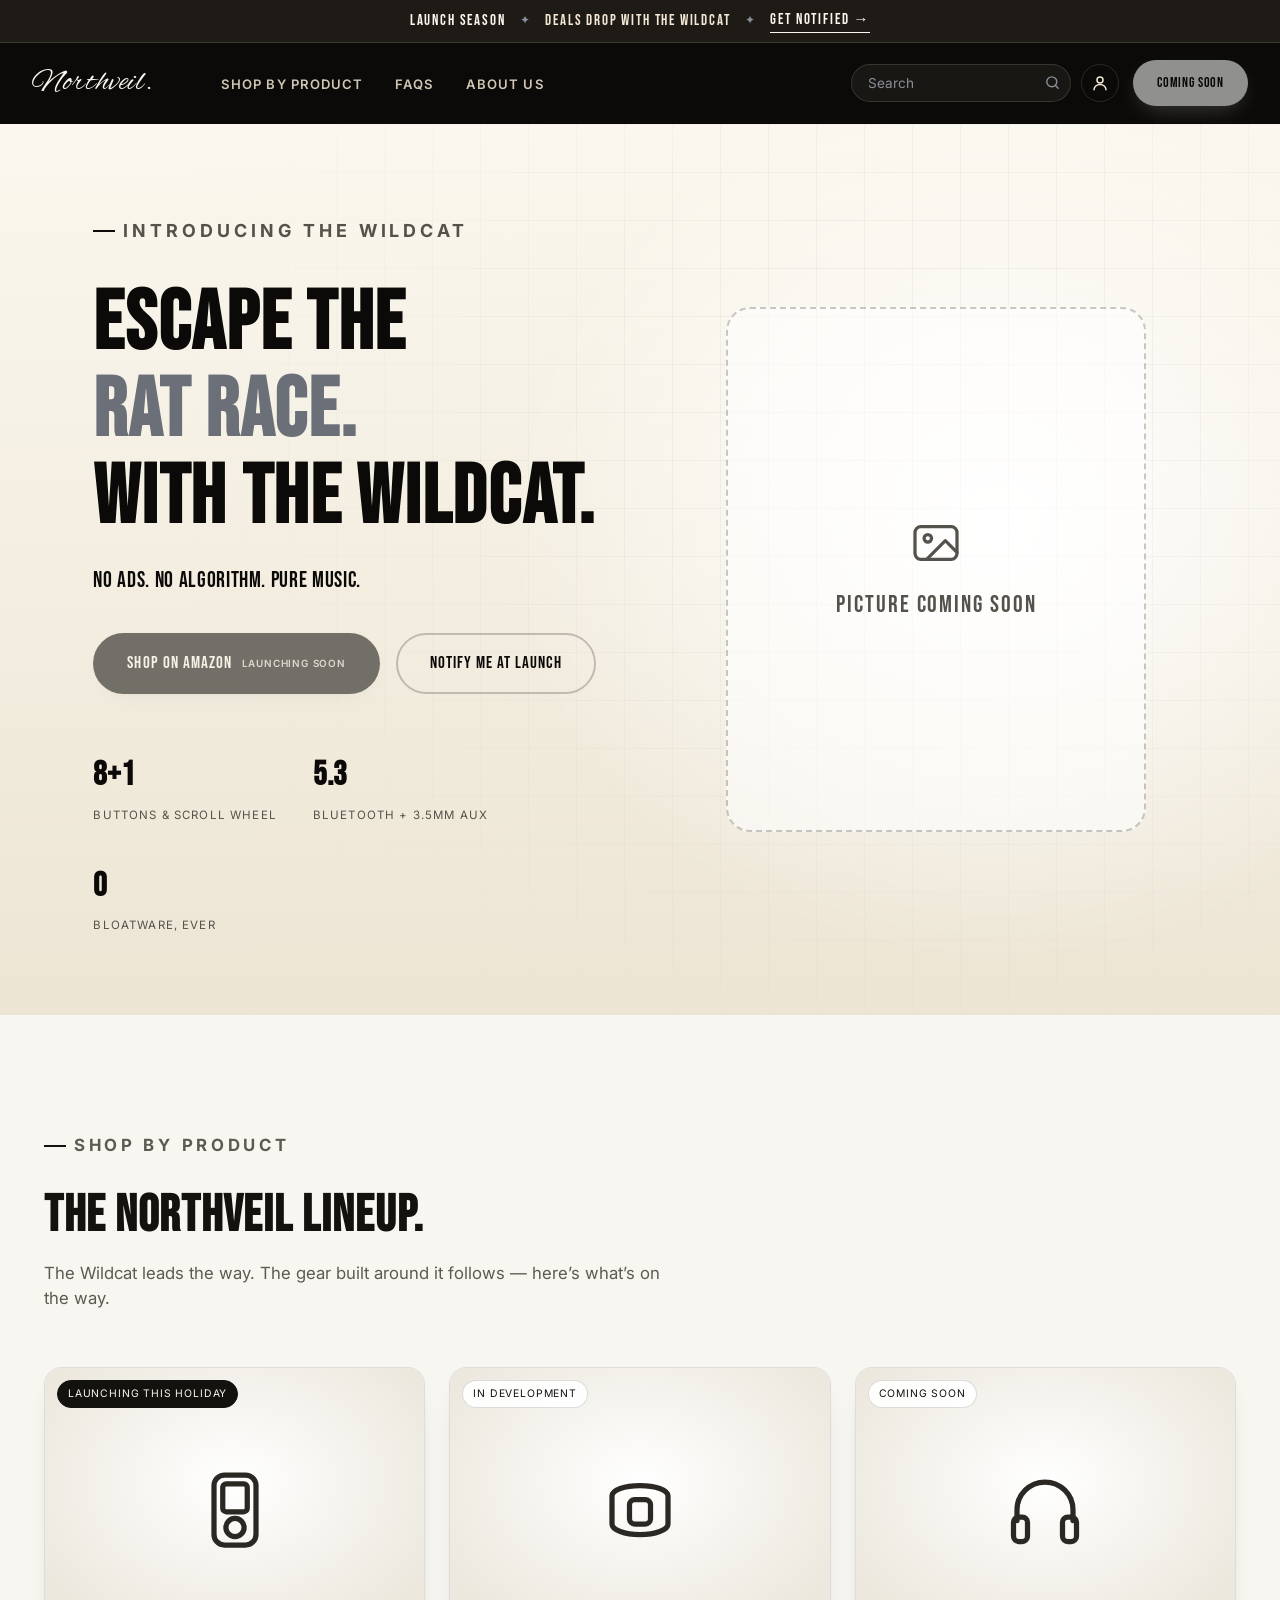
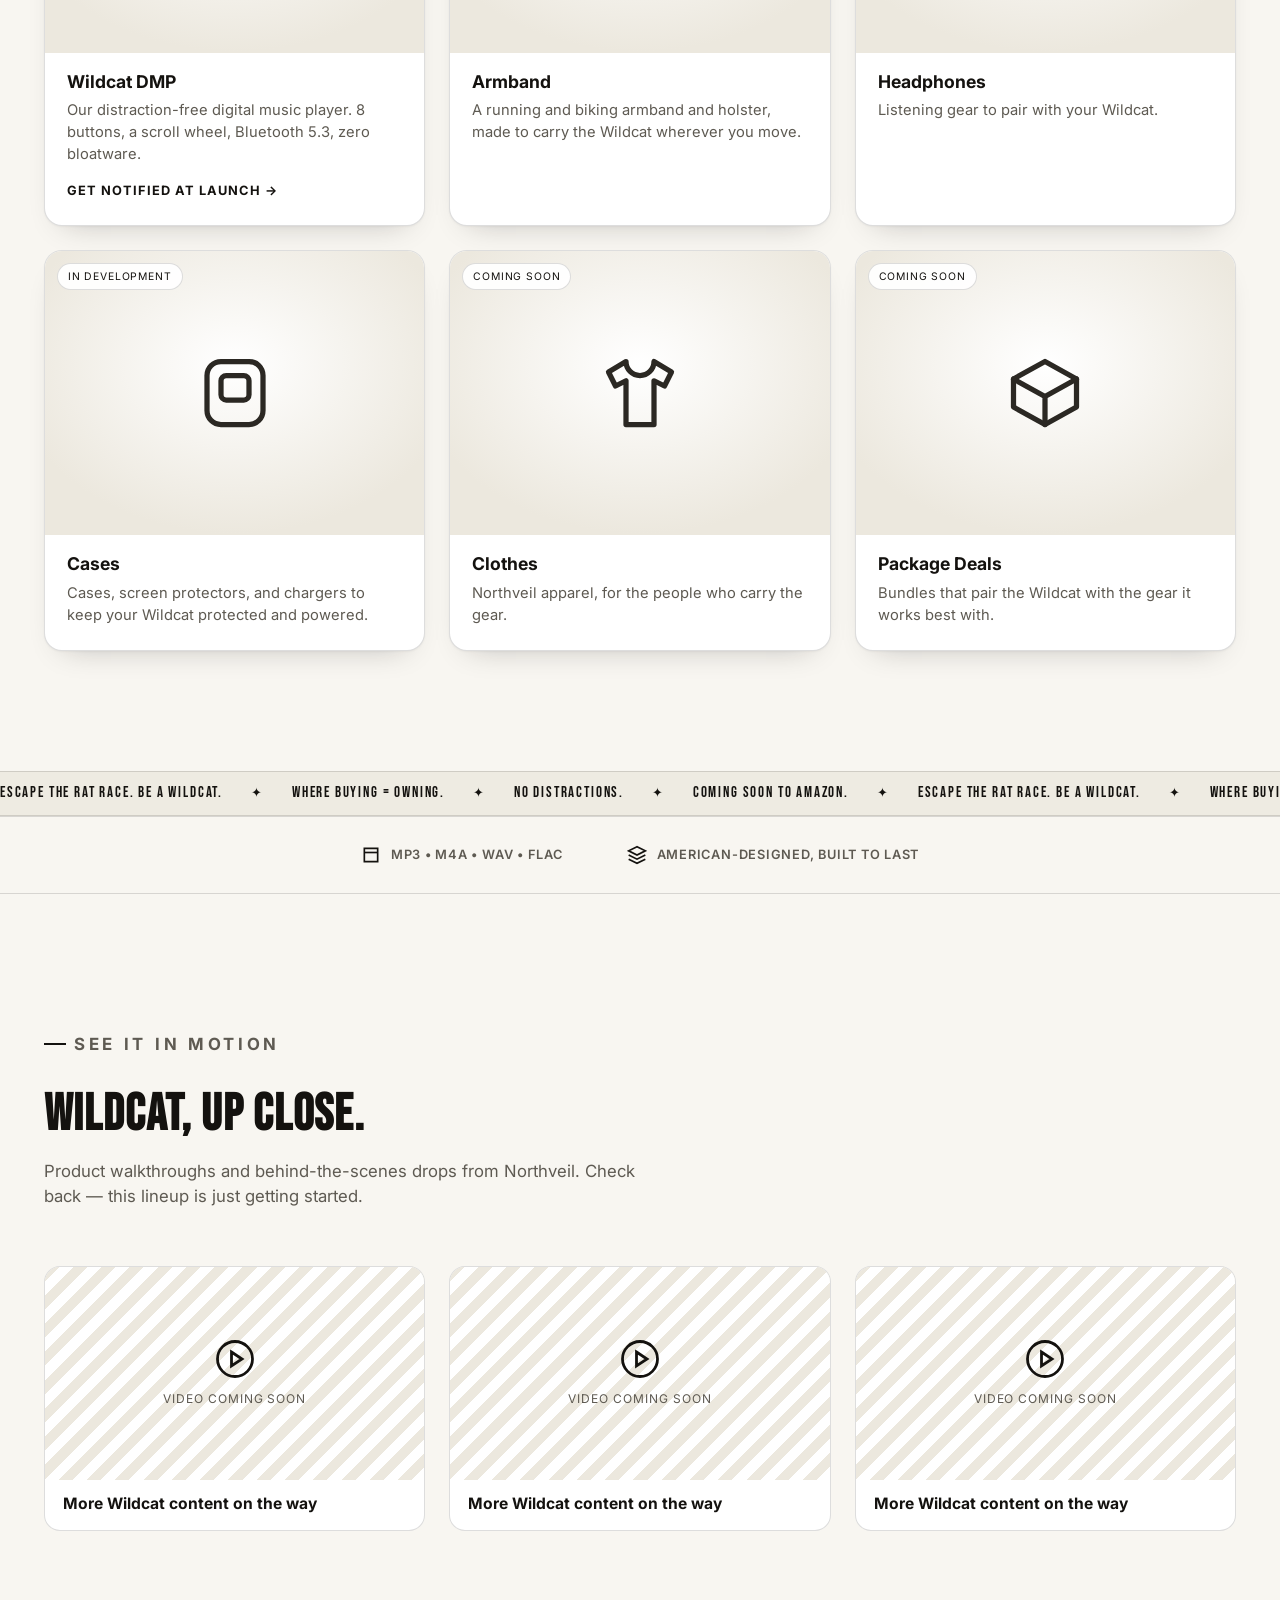
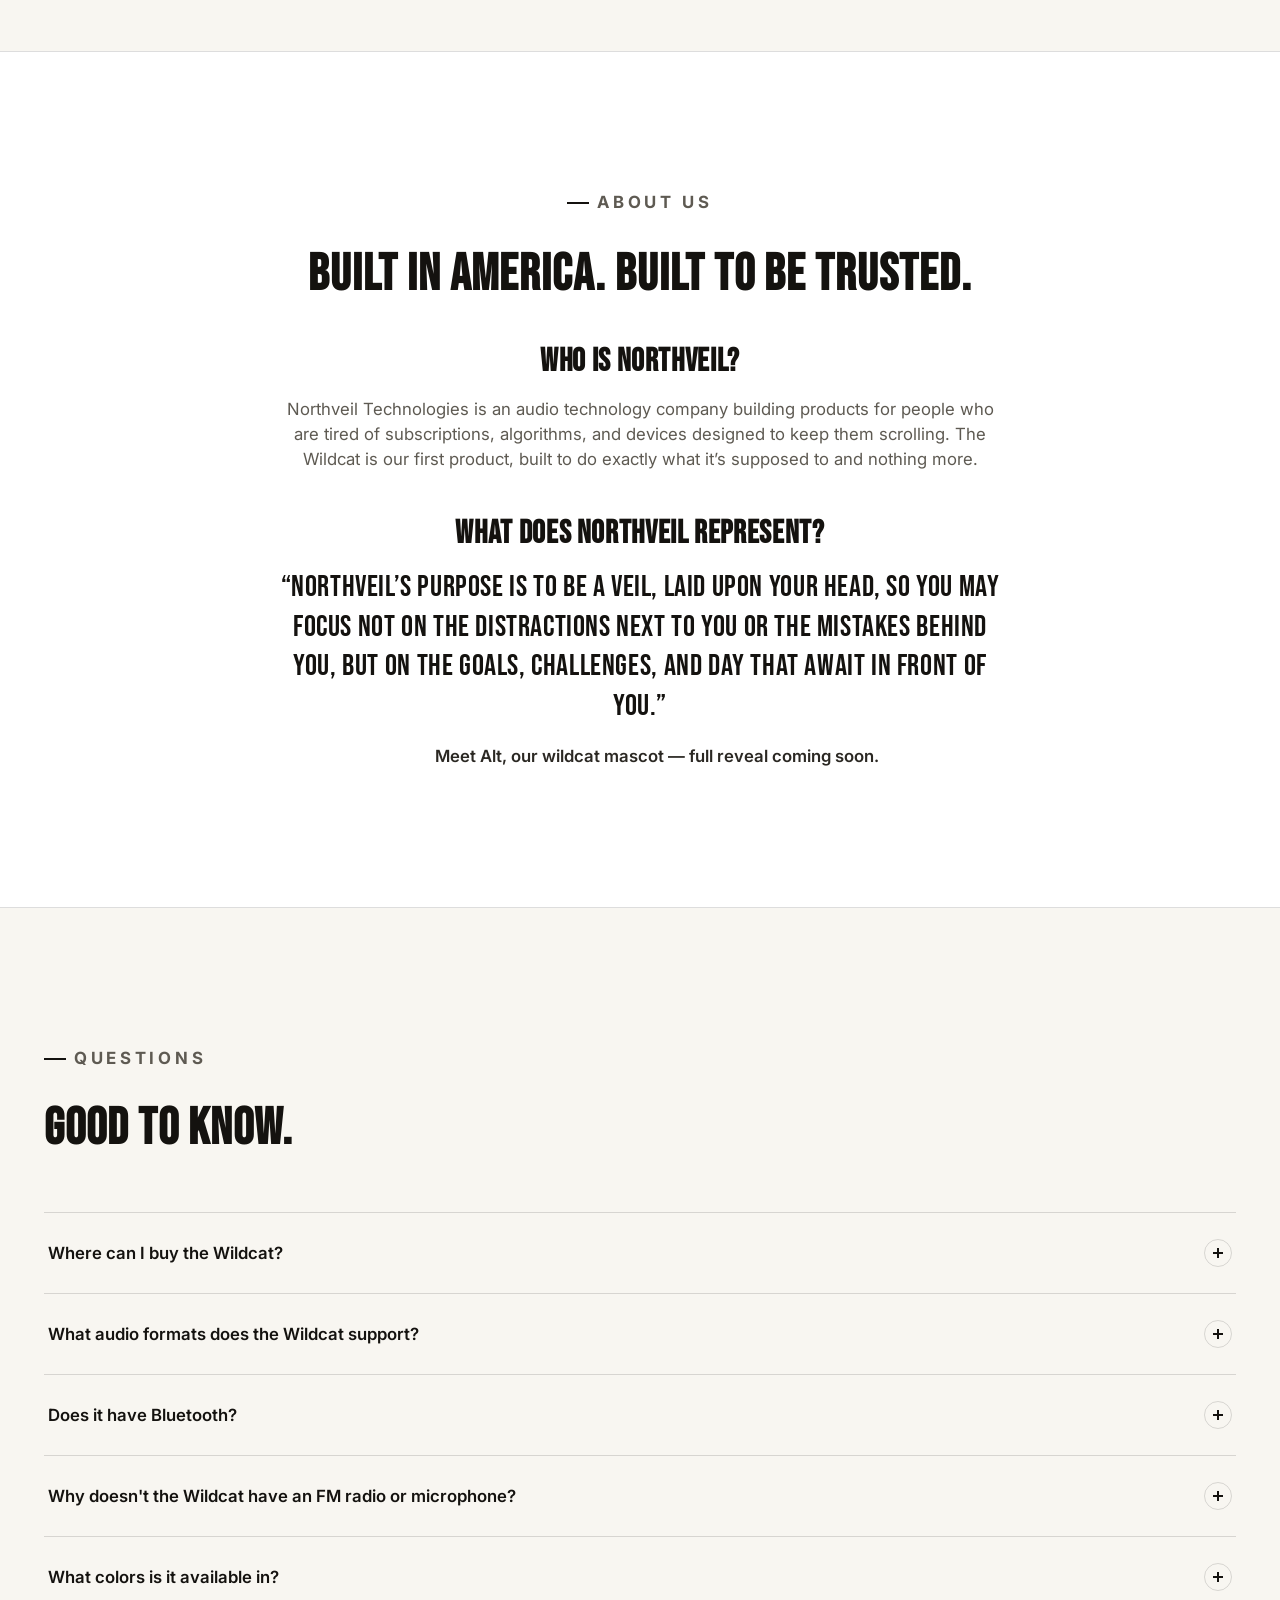
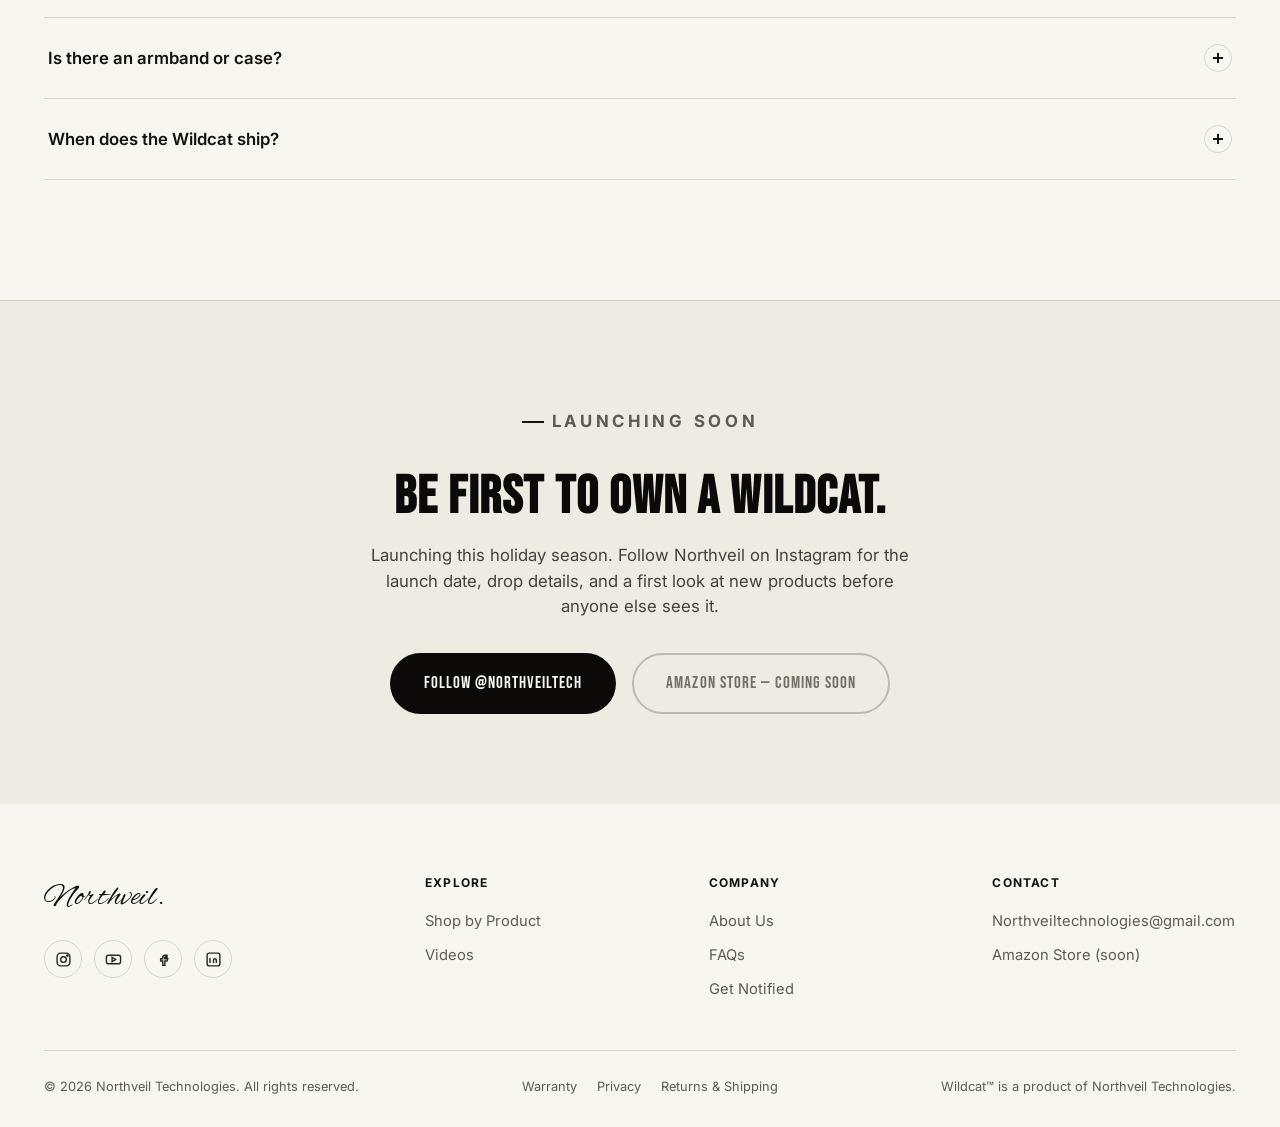
==== index.html @ 9d3c8869 "Pearl white theme, hero placeholder, left-aligned header, remove four sections - Everything below th" ====
<!DOCTYPE html>
<html lang="en">
<head>
<meta charset="UTF-8">
<meta name="viewport" content="width=device-width, initial-scale=1.0">
<title>Northveil Technologies — Wildcat Digital Music Player</title>
<meta name="description" content="Wildcat by Northveil Technologies. An American-designed, distraction-free digital music player. 8 buttons, a scroll wheel, Bluetooth 5.3, and zero bloatware. Coming soon to Amazon.">

<meta property="og:title" content="Wildcat by Northveil Technologies">
<meta property="og:description" content="An American-designed digital music player built to help you escape the rat race. No bloatware. No subscriptions. Just music.">
<meta property="og:type" content="website">
<meta property="og:image" content="assets/images/og-wildcat.jpg">

<link rel="icon" href="data:,">
<link rel="preconnect" href="https://fonts.googleapis.com">
<link rel="preconnect" href="https://fonts.gstatic.com" crossorigin>
<link href="https://fonts.googleapis.com/css2?family=Bebas+Neue&family=Alex+Brush&family=Inter:wght@400;500;600;700;800&display=swap" rel="stylesheet">
<link rel="stylesheet" href="css/style.css">
</head>
<body>

<!-- DEALS BANNER — edit the text/link here whenever there's a promotion to announce -->
<div class="deal-bar" id="dealBar" role="region" aria-label="Current deals">
  <p>
    <strong>Launch season</strong>
    <span class="deal-bar__sep" aria-hidden="true">&#10022;</span>
    <span>Deals drop with the Wildcat</span>
    <span class="deal-bar__sep deal-bar__sep--end" aria-hidden="true">&#10022;</span>
    <a href="#notify">Get notified &rarr;</a>
  </p>
</div>

<header class="site-header" id="siteHeader">
  <div class="wrap">
    <a href="#top" class="logo">Northveil<span>.</span></a>

    <nav aria-label="Primary">
      <ul class="nav-links" id="navLinks">
        <li><a href="#lineup">Shop by Product</a></li>
        <li><a href="#faq">FAQs</a></li>
        <li><a href="#about">About Us</a></li>
      </ul>
    </nav>

    <div class="header-right">
      <div class="header-tools">
        <form class="search" id="siteSearch" role="search" autocomplete="off">
          <label class="sr-only" for="searchInput">Search Northveil</label>
          <input type="search" id="searchInput" placeholder="Search" aria-controls="searchResults">
          <button type="submit" class="search__go" aria-label="Search">
            <svg viewBox="0 0 24 24" fill="none" stroke="currentColor" stroke-width="2" stroke-linecap="round"><circle cx="11" cy="11" r="7"/><path d="m20 20-3.5-3.5"/></svg>
          </button>
          <div class="search-results" id="searchResults" hidden></div>
        </form>

        <button type="button" class="icon-btn search-toggle" id="searchToggle" aria-label="Open search" aria-expanded="false">
          <svg viewBox="0 0 24 24" fill="none" stroke="currentColor" stroke-width="2" stroke-linecap="round"><circle cx="11" cy="11" r="7"/><path d="m20 20-3.5-3.5"/></svg>
        </button>

        <div class="account">
          <button type="button" class="icon-btn" id="accountBtn" aria-label="Account" aria-haspopup="true" aria-expanded="false" aria-controls="accountMenu">
            <svg viewBox="0 0 24 24" fill="none" stroke="currentColor" stroke-width="2" stroke-linecap="round"><circle cx="12" cy="8" r="4"/><path d="M4 21c0-4 3.6-7 8-7s8 3 8 7"/></svg>
          </button>
          <div class="account-menu" id="accountMenu" hidden>
            <p class="account-menu__title">Orders &amp; support</p>
            <p class="account-menu__note">This site has no accounts &mdash; orders are placed and tracked on Amazon.</p>
            <a href="https://www.amazon.com/gp/css/order-history" target="_blank" rel="noopener">Your Amazon orders</a>
            <a href="#warranty-policy" data-policy-link="warranty">Warranty claims</a>
            <a href="#notify">Get notified at launch</a>
          </div>
        </div>
      </div>

      <div class="header-cta">
        <a href="#" class="btn btn-primary is-disabled" id="amazonBtnHeader" aria-disabled="true">Coming Soon</a>
      </div>

      <button class="nav-toggle" id="navToggle" aria-label="Toggle menu">&#9776;</button>
    </div>
  </div>
</header>

<main id="top">

  <!-- HERO — full-width banner. Light by default, with a "Picture coming soon" placeholder
       (.hero-placeholder) until real imagery exists.
       For a lifestyle photo instead, add class "hero--photo" and set
       style="--hero-image:url(assets/images/hero.jpg)" on this element (see README). -->
  <section class="hero">
    <div class="wrap">
      <div class="hero-copy reveal">
        <p class="eyebrow">Introducing the Wildcat</p>
        <h1>Escape the<br><em>rat race.</em><br>With the Wildcat.</h1>
        <p class="hero-tagline">No ads. No algorithm. Pure music.</p>
        <div class="hero-actions">
          <a href="#" class="btn btn-primary is-disabled" id="amazonBtnHero" aria-disabled="true">
            Shop on Amazon
            <small>Launching soon</small>
          </a>
          <a href="#notify" class="btn btn-ghost">Notify Me at Launch</a>
        </div>
        <div class="hero-stats">
          <div>
            <strong>8+1</strong>
            <span>Buttons &amp; scroll wheel</span>
          </div>
          <div>
            <strong>5.3</strong>
            <span>Bluetooth + 3.5mm aux</span>
          </div>
          <div>
            <strong>0</strong>
            <span>Bloatware, ever</span>
          </div>
        </div>
      </div>

      <div class="hero-media reveal">
        <div class="hero-placeholder" role="img" aria-label="Product picture coming soon">
          <svg viewBox="0 0 24 24" fill="none" stroke="currentColor" stroke-width="1.4" stroke-linecap="round" stroke-linejoin="round" aria-hidden="true"><rect x="3" y="5" width="18" height="14" rx="2.5"/><circle cx="8.5" cy="10" r="1.6"/><path d="m21 16-5-5-8 8"/></svg>
          <span>Picture coming soon</span>
        </div>
      </div>
    </div>
  </section>

  <!-- SHOP BY PRODUCT — lineup starts right below the hero banner -->
  <section id="lineup" class="lineup pearl">
    <div class="wrap">
      <div class="section-head reveal">
        <p class="eyebrow">Shop by product</p>
        <h2>The Northveil lineup.</h2>
        <p>The Wildcat leads the way. The gear built around it follows &mdash; here&rsquo;s what&rsquo;s on the way.</p>
      </div>

      <div class="lineup-grid reveal">
        <article class="product-card product-card--featured" data-terms="dmp digital music player mp3 wildcat bluetooth">
          <div class="product-card__media">
            <span class="pill">Launching this holiday</span>
            <svg viewBox="0 0 24 24" fill="none" stroke="currentColor" stroke-width="1.5" stroke-linecap="round" stroke-linejoin="round" aria-hidden="true"><rect x="6" y="2" width="12" height="20" rx="3"/><rect x="8.5" y="4.5" width="7" height="8" rx="1"/><circle cx="12" cy="17" r="2.6"/></svg>
          </div>
          <div class="product-card__body">
            <h3>Wildcat DMP</h3>
            <p>Our distraction-free digital music player. 8 buttons, a scroll wheel, Bluetooth 5.3, zero bloatware.</p>
            <a href="#notify" class="product-card__link">Get notified at launch &rarr;</a>
          </div>
        </article>

        <article class="product-card" data-terms="arm band holster running biking run bike gym">
          <div class="product-card__media">
            <span class="pill">In development</span>
            <svg viewBox="0 0 24 24" fill="none" stroke="currentColor" stroke-width="1.5" stroke-linecap="round" stroke-linejoin="round" aria-hidden="true"><path d="M4 8c0-1.7 3.6-3 8-3s8 1.3 8 3v8c0 1.7-3.6 3-8 3s-8-1.3-8-3Z"/><rect x="9" y="9" width="6" height="7" rx="1.5"/></svg>
          </div>
          <div class="product-card__body">
            <h3>Armband</h3>
            <p>A running and biking armband and holster, made to carry the Wildcat wherever you move.</p>
          </div>
        </article>

        <article class="product-card" data-terms="earbuds headset audio listening">
          <div class="product-card__media">
            <span class="pill">Coming soon</span>
            <svg viewBox="0 0 24 24" fill="none" stroke="currentColor" stroke-width="1.5" stroke-linecap="round" stroke-linejoin="round" aria-hidden="true"><path d="M4 15v-3a8 8 0 0 1 16 0v3"/><rect x="3" y="14" width="4" height="7" rx="1.5"/><rect x="17" y="14" width="4" height="7" rx="1.5"/></svg>
          </div>
          <div class="product-card__body">
            <h3>Headphones</h3>
            <p>Listening gear to pair with your Wildcat.</p>
          </div>
        </article>

        <article class="product-card" data-terms="case screen protector charger protection accessories">
          <div class="product-card__media">
            <span class="pill">In development</span>
            <svg viewBox="0 0 24 24" fill="none" stroke="currentColor" stroke-width="1.5" stroke-linecap="round" stroke-linejoin="round" aria-hidden="true"><rect x="4" y="3" width="16" height="18" rx="4"/><rect x="8" y="7" width="8" height="7" rx="1.5"/></svg>
          </div>
          <div class="product-card__body">
            <h3>Cases</h3>
            <p>Cases, screen protectors, and chargers to keep your Wildcat protected and powered.</p>
          </div>
        </article>

        <article class="product-card" data-terms="apparel shirt tee hoodie hat merch">
          <div class="product-card__media">
            <span class="pill">Coming soon</span>
            <svg viewBox="0 0 24 24" fill="none" stroke="currentColor" stroke-width="1.5" stroke-linecap="round" stroke-linejoin="round" aria-hidden="true"><path d="M8 3 3 6l2 4 3-1.5V21h8V8.5L19 10l2-4-5-3a4 4 0 0 1-8 0Z"/></svg>
          </div>
          <div class="product-card__body">
            <h3>Clothes</h3>
            <p>Northveil apparel, for the people who carry the gear.</p>
          </div>
        </article>

        <article class="product-card" data-terms="bundle bundles package deals set kit save">
          <div class="product-card__media">
            <span class="pill">Coming soon</span>
            <svg viewBox="0 0 24 24" fill="none" stroke="currentColor" stroke-width="1.5" stroke-linecap="round" stroke-linejoin="round" aria-hidden="true"><path d="M21 8 12 3 3 8v8l9 5 9-5Z"/><path d="m3 8 9 5 9-5M12 13v8"/></svg>
          </div>
          <div class="product-card__body">
            <h3>Package Deals</h3>
            <p>Bundles that pair the Wildcat with the gear it works best with.</p>
          </div>
        </article>
      </div>
    </div>
  </section>

  <!-- BRAND MARQUEE -->
  <div class="marquee pearl">
    <div class="marquee__track" id="marqueeTrack">
      <span>Escape the rat race. Be a Wildcat.</span>
      <span>Where buying = owning.</span>
      <span>No distractions.</span>
      <span>Coming soon to Amazon.</span>
      <span>Escape the rat race. Be a Wildcat.</span>
      <span>Where buying = owning.</span>
      <span>No distractions.</span>
      <span>Coming soon to Amazon.</span>
    </div>
  </div>

  <!-- TRUST BAR -->
  <section class="trust-bar pearl" style="padding-top:28px; padding-bottom:28px;">
    <div class="wrap">
      <div class="trust-item">
        <svg viewBox="0 0 24 24" fill="none" stroke="currentColor" stroke-width="2"><path d="M4 4h16v16H4z"/><path d="M4 9h16"/></svg>
        MP3 &#8226; M4A &#8226; WAV &#8226; FLAC
      </div>
      <div class="trust-item">
        <svg viewBox="0 0 24 24" fill="none" stroke="currentColor" stroke-width="2"><path d="M12 2 2 7l10 5 10-5-10-5Z"/><path d="M2 17l10 5 10-5"/><path d="M2 12l10 5 10-5"/></svg>
        American-designed, built to last
      </div>
    </div>
  </section>

  <!-- VIDEOS -->
  <section id="videos" class="pearl">
    <div class="wrap">
      <div class="section-head reveal">
        <p class="eyebrow">See it in motion</p>
        <h2>Wildcat, up close.</h2>
        <p>Product walkthroughs and behind-the-scenes drops from Northveil. Check back &mdash; this lineup is just getting started.</p>
      </div>

      <div class="video-grid reveal" id="videoGrid">
        <!-- populated by js/videos.js -->
      </div>
    </div>
  </section>

  <!-- ABOUT -->
  <section id="about" class="about pearl">
    <div class="wrap">
      <div class="about-inner reveal">
        <p class="eyebrow" style="justify-content:center;">About us</p>
        <h2>Built in America. Built to be trusted.</h2>

        <div class="about-block">
          <h3>Who is Northveil?</h3>
          <!-- DRAFT: Chase's slide stopped at "Northveil Technologies is an Audio . . . ." — confirm the wording. -->
          <p>Northveil Technologies is an audio technology company building products for people who are tired of subscriptions, algorithms, and devices designed to keep them scrolling. The Wildcat is our first product, built to do exactly what it&rsquo;s supposed to and nothing more.</p>
        </div>

        <div class="about-block">
          <h3>What does Northveil represent?</h3>
          <blockquote class="about-quote">&ldquo;Northveil&rsquo;s purpose is to be a veil, laid upon your head, so you may focus not on the distractions next to you or the mistakes behind you, but on the goals, challenges, and day that await in front of you.&rdquo;</blockquote>
        </div>

        <p style="display:flex; align-items:center; justify-content:center; gap:12px; color:var(--cream); font-weight:600;">
          <svg width="22" height="22" viewBox="0 0 24 24" fill="none" stroke="#ffffff" stroke-width="2" style="flex-shrink:0;"><path d="M12 21C7 17 3 13.5 3 9.5 3 6.5 5.5 4 8.5 4c1.7 0 3.2.8 4.2 2.1C13.7 4.8 15.2 4 16.9 4 19.9 4 22 6.5 22 9.5 22 13.5 18 17 13 21Z"/></svg>
          Meet Alt, our wildcat mascot &mdash; full reveal coming soon.
        </p>
      </div>
    </div>
  </section>

  <!-- FAQ -->
  <section id="faq" class="pearl">
    <div class="wrap">
      <div class="section-head reveal">
        <p class="eyebrow">Questions</p>
        <h2>Good to know.</h2>
      </div>

      <div class="faq-list reveal" id="faqList">
        <div class="faq-item">
          <button class="faq-q">Where can I buy the Wildcat?
            <span class="plus"></span>
          </button>
          <div class="faq-a"><p>The Wildcat will be available through our Amazon store. It isn't live yet &mdash; join the notify list or follow us on social to be first in line when it drops.</p></div>
        </div>
        <div class="faq-item">
          <button class="faq-q">What audio formats does the Wildcat support?
            <span class="plus"></span>
          </button>
          <div class="faq-a"><p>MP3, M4A, WAV, FLAC, and other common formats &mdash; just drag your existing library over.</p></div>
        </div>
        <div class="faq-item">
          <button class="faq-q">Does it have Bluetooth?
            <span class="plus"></span>
          </button>
          <div class="faq-a"><p>Yes &mdash; Bluetooth 5.3+ for wireless headphones and speakers, plus a standard 3.5mm jack if you'd rather plug in.</p></div>
        </div>
        <div class="faq-item">
          <button class="faq-q">Why doesn't the Wildcat have an FM radio or microphone?
            <span class="plus"></span>
          </button>
          <div class="faq-a"><p>We build in what people actually use, and leave out what just takes up space. The Wildcat is built to play your music &mdash; not to be a half-featured version of your phone.</p></div>
        </div>
        <div class="faq-item">
          <button class="faq-q">What colors is it available in?
            <span class="plus"></span>
          </button>
          <div class="faq-a"><p>Steel ships as our core finish, alongside limited-edition Americana, Dark Camo, and White Camo colorways.</p></div>
        </div>
        <div class="faq-item">
          <button class="faq-q">Is there an armband or case?
            <span class="plus"></span>
          </button>
          <div class="faq-a"><p>A running/biking arm band and holster are in development, alongside cases, screen protectors, and chargers. Follow along on social for drops.</p></div>
        </div>
        <div class="faq-item">
          <button class="faq-q">When does the Wildcat ship?
            <span class="plus"></span>
          </button>
          <div class="faq-a"><p>We're targeting this holiday season. Follow @northveiltech or join the notify list and you'll be the first to know the exact date.</p></div>
        </div>
      </div>
    </div>
  </section>

  <!-- NOTIFY CTA -->
  <section id="notify" class="cta-band pearl">
    <div class="wrap">
      <p class="eyebrow" style="color:rgba(11,10,8,0.65);">Launching soon</p>
      <h2>Be first to own a Wildcat.</h2>
      <p>Launching this holiday season. Follow Northveil on Instagram for the launch date, drop details, and a first look at new products before anyone else sees it.</p>
      <div class="hero-actions" style="justify-content:center;">
        <a href="https://instagram.com/northveiltech" target="_blank" rel="noopener" class="btn btn-primary">Follow @northveiltech</a>
        <a href="#" class="btn btn-ghost is-disabled" aria-disabled="true">Amazon store &mdash; coming soon</a>
      </div>
    </div>
  </section>

</main>

<footer class="site-footer pearl">
  <div class="wrap">
    <div class="footer-top">
      <div>
        <a href="#top" class="logo">Northveil<span>.</span></a>
        <div class="social-row">
          <a href="https://instagram.com/northveiltech" target="_blank" rel="noopener" aria-label="Instagram">
            <svg viewBox="0 0 24 24" fill="none" stroke="currentColor" stroke-width="2"><rect x="3" y="3" width="18" height="18" rx="5"/><circle cx="12" cy="12" r="4"/><circle cx="17.5" cy="6.5" r="1"/></svg>
          </a>
          <a href="https://youtube.com/@northveiltech" target="_blank" rel="noopener" aria-label="YouTube">
            <svg viewBox="0 0 24 24" fill="none" stroke="currentColor" stroke-width="2"><rect x="2" y="6" width="20" height="12" rx="3"/><path d="m10 9 5 3-5 3Z"/></svg>
          </a>
          <a href="https://facebook.com/northveiltech" target="_blank" rel="noopener" aria-label="Facebook">
            <svg viewBox="0 0 24 24" fill="none" stroke="currentColor" stroke-width="2"><path d="M14 9h3V6h-3a3 3 0 0 0-3 3v2H8v3h3v6h3v-6h3l1-3h-4V9a1 1 0 0 1 1-1Z"/></svg>
          </a>
          <a href="https://linkedin.com/company/northveiltech" target="_blank" rel="noopener" aria-label="LinkedIn">
            <svg viewBox="0 0 24 24" fill="none" stroke="currentColor" stroke-width="2"><rect x="3" y="3" width="18" height="18" rx="3"/><path d="M7 10v7M7 7v.01M12 17v-4a2 2 0 0 1 4 0v4M12 13v4"/></svg>
          </a>
        </div>
      </div>
      <div class="footer-col">
        <h5>Explore</h5>
        <ul>
          <li><a href="#lineup">Shop by Product</a></li>
          <li><a href="#videos">Videos</a></li>
        </ul>
      </div>
      <div class="footer-col">
        <h5>Company</h5>
        <ul>
          <li><a href="#about">About Us</a></li>
          <li><a href="#faq">FAQs</a></li>
          <li><a href="#notify">Get Notified</a></li>
        </ul>
      </div>
      <div class="footer-col">
        <h5>Contact</h5>
        <ul>
          <li><a href="mailto:Northveiltechnologies@gmail.com">Northveiltechnologies@gmail.com</a></li>
          <!-- Company phone number: uncomment and fill in once there's one to publish.
          <li><a href="tel:+10000000000">(000) 000-0000</a></li> -->
          <li><a href="#" class="is-disabled" aria-disabled="true">Amazon Store (soon)</a></li>
        </ul>
      </div>
    </div>
    <div class="footer-bottom">
      <span>&copy; <span id="year"></span> Northveil Technologies. All rights reserved.</span>
      <nav class="footer-legal" aria-label="Policies">
        <a href="#warranty-policy" data-policy-link="warranty">Warranty</a>
        <a href="#privacy-policy" data-policy-link="privacy">Privacy</a>
        <a href="#returns-policy" data-policy-link="returns">Returns &amp; Shipping</a>
      </nav>
      <span>Wildcat&trade; is a product of Northveil Technologies.</span>
    </div>
  </div>
</footer>

<!-- POLICY OVERLAY — opened by [data-policy-link] or a #<key>-policy deep link -->
<dialog class="policy-dialog" id="policyDialog" aria-labelledby="policyDialogTitle">
  <div class="policy-dialog__head">
    <h2 id="policyDialogTitle">Policy</h2>
    <button type="button" class="policy-dialog__close" aria-label="Close" data-policy-close>&times;</button>
  </div>

  <div class="policy-dialog__body" tabindex="0">

    <!-- WARRANTY -->
    <article data-policy="warranty" data-title="Limited Warranty" hidden>
      <p class="policy-dialog__effective">Northveil Technologies &mdash; Effective Date: October 6, 2026</p>

      <h3>1. One-Year Limited Warranty</h3>
      <p>Northveil Technologies (&ldquo;Northveil,&rdquo; &ldquo;we,&rdquo; &ldquo;us,&rdquo; or &ldquo;our&rdquo;) warrants the Wildcat digital music player, and Northveil-branded accessories included in the box, against defects in materials and workmanship under normal use for one (1) year from the date of original retail purchase.</p>
      <p>This warranty is extended to the original purchaser of a new product bought from Northveil or an authorized retailer, including the Northveil store on Amazon.</p>

      <h3>2. What Is Covered</h3>
      <p>This warranty covers failures caused by a manufacturing defect, including defects in the buttons, scroll wheel, screen, headphone jack, charging port, Bluetooth hardware, internal storage, and battery.</p>

      <h3>3. What Is Not Covered</h3>
      <p>This warranty does not cover:</p>
      <ul>
        <li>normal wear and tear, including scratches, dents, and other cosmetic damage;</li>
        <li>gradual reduction in battery capacity that occurs with normal use over time;</li>
        <li>damage from drops, impact, crushing, liquid, extreme heat or cold, or other accidents;</li>
        <li>damage from misuse, abuse, or use not in accordance with the product&rsquo;s instructions;</li>
        <li>damage caused by chargers, cables, headphones, or other accessories not made by Northveil;</li>
        <li>damage caused by repairs or modifications performed by anyone other than Northveil or a service provider we authorize;</li>
        <li>loss or corruption of music, files, or other data stored on the device;</li>
        <li>products with a removed or altered serial number; or</li>
        <li>products that were lost or stolen.</li>
      </ul>
      <p>Please keep a backup of your music library. Warranty service may require the device to be reset, and we are not responsible for data stored on a device sent in for service.</p>

      <h3>4. How to Make a Claim</h3>
      <p>Email us at <a href="mailto:Northveiltechnologies@gmail.com">Northveiltechnologies@gmail.com</a> before the warranty period ends. Include your name, your order number or other proof of purchase, a description of the problem, and photos or a short video if they help show the issue.</p>
      <p>We will reply with troubleshooting steps or instructions for returning the product. Please do not send a product to us without contacting us first.</p>

      <h3>5. What We Will Do</h3>
      <p>If we confirm a covered defect, we will, at our option, repair the product, replace it with a new or refurbished product of equal or better function, or refund the purchase price. A repaired or replacement product is covered for the remainder of the original warranty period or ninety (90) days, whichever is longer.</p>
      <p>We will cover the cost of return shipping for an approved warranty claim within the United States.</p>

      <h3>6. Limits on Implied Warranties and Damages</h3>
      <p>Any implied warranties, including implied warranties of merchantability and fitness for a particular purpose, are limited in duration to the one-year period of this limited warranty. Some states do not allow limitations on how long an implied warranty lasts, so the above limitation may not apply to you.</p>
      <p>Northveil is not liable for incidental or consequential damages arising from the use of, or inability to use, the product. Some states do not allow the exclusion or limitation of incidental or consequential damages, so the above limitation or exclusion may not apply to you.</p>
      <p>This warranty gives you specific legal rights, and you may also have other rights that vary from state to state.</p>

      <h3>7. Changes to This Warranty</h3>
      <p>We may update this warranty for future purchases. The warranty in effect on the date of your purchase applies to that product.</p>

      <h3>8. Contact Us</h3>
      <p>Northveil Technologies<br>
      <a href="mailto:Northveiltechnologies@gmail.com">Northveiltechnologies@gmail.com</a></p>
    </article>

    <!-- PRIVACY -->
    <article data-policy="privacy" data-title="Privacy Policy" hidden>
      <p class="policy-dialog__effective">Northveil Technologies &mdash; Effective Date: October 6, 2026</p>

      <p>Northveil Technologies (&ldquo;Northveil,&rdquo; &ldquo;we,&rdquo; &ldquo;us,&rdquo; or &ldquo;our&rdquo;) respects your privacy. This Privacy Policy explains what information we collect when you visit this website, contact us, or buy a Northveil product, and how we use it.</p>

      <h3>1. Information We Collect</h3>
      <p><strong>When you browse this website.</strong> This website has no accounts, sign-up forms, or checkout. We do not use our own advertising or analytics cookies on it. Like most websites, our hosting provider automatically records basic technical information when you visit, such as your IP address, browser type, the pages you request, and the date and time of your visit. This information is used to deliver the site and keep it secure.</p>
      <p><strong>When you contact us.</strong> If you email us, we receive your email address, your name if you include it, and anything you choose to write to us.</p>
      <p><strong>When you buy a Wildcat.</strong> Purchases are made through Amazon. Amazon handles payment, and we never receive your payment-card details. Amazon may share limited order information with us, such as your name, shipping address, and the items ordered, so the order can be fulfilled and supported.</p>
      <p><strong>When you use your Wildcat.</strong> The Wildcat does not require an account and does not send your listening history or usage data to us.</p>

      <h3>2. How We Use Information</h3>
      <p>We use the information described above to:</p>
      <ul>
        <li>operate, maintain, and secure this website;</li>
        <li>respond to your questions and requests;</li>
        <li>fulfill orders and provide customer and warranty support;</li>
        <li>send you updates you have asked to receive; and</li>
        <li>comply with legal obligations and protect our rights.</li>
      </ul>

      <h3>3. How We Share Information</h3>
      <p>We do not sell your personal information, and we do not share it for cross-context behavioral advertising.</p>
      <p>We share information only with service providers that help us run our business, such as our website host, email provider, and shipping carriers, and only as needed for them to provide those services. We may also disclose information if required by law, or to protect the rights, safety, or property of Northveil, our customers, or others.</p>

      <h3>4. Third-Party Sites and Embedded Content</h3>
      <p>This website links to, and may embed content from, third-party services such as Amazon, YouTube, Instagram, Facebook, and LinkedIn. When you visit those services or interact with their embedded content, they may collect information about you and set their own cookies under their own privacy policies. We do not control those services.</p>

      <h3>5. Data Retention</h3>
      <p>We keep emails and order information only as long as needed to respond to you, support your product during its warranty period, and meet our legal and accounting obligations.</p>

      <h3>6. Security</h3>
      <p>We use reasonable measures to protect the information we hold. No method of transmitting or storing information is completely secure, so we cannot guarantee absolute security.</p>

      <h3>7. Children&rsquo;s Privacy</h3>
      <p>This website is not directed to children under 13, and we do not knowingly collect personal information from children under 13. If you believe a child has sent us personal information, please contact us and we will delete it.</p>

      <h3>8. Your Choices and Rights</h3>
      <p>You may ask us to tell you what personal information we hold about you, correct it, or delete it. You may also unsubscribe from any update emails at any time. Depending on where you live, you may have additional rights under applicable law. To make a request, email us at the address below. We may need to verify your identity before completing a request.</p>

      <h3>9. Changes to This Policy</h3>
      <p>We may update this Privacy Policy from time to time. When we do, we will change the effective date at the top of this policy.</p>

      <h3>10. Contact Us</h3>
      <p>Northveil Technologies<br>
      <a href="mailto:Northveiltechnologies@gmail.com">Northveiltechnologies@gmail.com</a></p>
    </article>

    <!-- RETURNS & SHIPPING -->
    <article data-policy="returns" data-title="Returns &amp; Shipping" hidden>
      <p class="policy-dialog__effective">Northveil Technologies &mdash; Effective Date: October 6, 2026</p>

      <h3>Orders Placed on Amazon</h3>
      <p>The Wildcat is sold through Amazon. Shipping, delivery, and returns for Amazon orders are handled under Amazon&rsquo;s policies. To start a return or check on a shipment, go to <strong>Your Orders</strong> in your Amazon account.</p>

      <h3>Defective Products</h3>
      <p>If your Wildcat stops working because of a defect after Amazon&rsquo;s return window has closed, it may be covered by our one-year <a href="#warranty-policy" data-policy-link="warranty">Limited Warranty</a>.</p>

      <h3>Questions</h3>
      <p>Email us at <a href="mailto:Northveiltechnologies@gmail.com">Northveiltechnologies@gmail.com</a> and we will help.</p>
    </article>

  </div>

  <div class="policy-dialog__foot">
    <button type="button" class="btn btn-primary" data-policy-close>Close</button>
  </div>
</dialog>

<script src="js/videos.js"></script>
<script src="js/main.js"></script>
</body>
</html>
---- css/style.css ----
/* ==========================================================================
   Northveil Technologies — Wildcat DMP landing page
   ========================================================================== */

:root {
  --black: #0b0a08;
  --near-black: #141210;
  --charcoal: #1e1b17;
  --cream: #f2e8d5;
  --white: #fbf7ee;
  --accent: #ffffff;
  --accent-dark: #cfc9ba;
  --accent-glow: rgba(255, 255, 255, 0.45);
  --steel: #8a8f98;
  --line: rgba(242, 232, 213, 0.14);

  --pearl: #f8f6f1;
  --pearl-deep: #eeebe2;

  --font-display: "Bebas Neue", "Oswald", sans-serif;
  --font-script: "Alex Brush", cursive;
  --font-body: "Inter", -apple-system, BlinkMacSystemFont, "Segoe UI", sans-serif;

  --max-w: 1240px;
}

* { box-sizing: border-box; }

section, #top { scroll-margin-top: 110px; }

html { scroll-behavior: smooth; }

body {
  margin: 0;
  background: var(--black);
  color: var(--cream);
  font-family: var(--font-body);
  line-height: 1.5;
  -webkit-font-smoothing: antialiased;
  overflow-x: hidden;
}

img, svg { max-width: 100%; display: block; }

a { color: inherit; text-decoration: none; }

.wrap {
  max-width: var(--max-w);
  margin: 0 auto;
  padding: 0 24px;
}

h1, h2, h3, h4 {
  font-family: var(--font-display);
  letter-spacing: 0.02em;
  text-transform: uppercase;
  margin: 0;
  line-height: 1.05;
}

.eyebrow {
  display: inline-flex;
  align-items: center;
  gap: 8px;
  font-family: var(--font-body);
  font-weight: 700;
  font-size: 0.75rem;
  letter-spacing: 0.22em;
  text-transform: uppercase;
  color: var(--accent);
}

.eyebrow::before {
  content: "";
  width: 22px;
  height: 2px;
  background: var(--accent);
}

.btn {
  display: inline-flex;
  align-items: center;
  justify-content: center;
  gap: 10px;
  padding: 16px 32px;
  border-radius: 999px;
  font-family: var(--font-display);
  font-size: 1.05rem;
  letter-spacing: 0.06em;
  text-transform: uppercase;
  border: 2px solid transparent;
  cursor: pointer;
  transition: transform 0.2s ease, box-shadow 0.2s ease, background 0.2s ease, color 0.2s ease;
  white-space: nowrap;
}

.btn-primary {
  background: var(--accent);
  color: var(--black);
  box-shadow: 0 8px 24px -8px var(--accent-glow);
}
.btn-primary:hover { transform: translateY(-2px); box-shadow: 0 14px 32px -8px var(--accent-glow); }

.btn-ghost {
  background: transparent;
  border-color: var(--line);
  color: var(--cream);
}
.btn-ghost:hover { border-color: var(--accent); color: var(--accent); }

.btn[disabled], .btn.is-disabled {
  opacity: 0.55;
  cursor: not-allowed;
  pointer-events: none;
}

.btn small {
  display: block;
  font-family: var(--font-body);
  font-size: 0.62rem;
  letter-spacing: 0.08em;
  font-weight: 600;
  opacity: 0.8;
}

/* ---------- marquee ---------- */
.marquee {
  background: var(--accent);
  color: var(--black);
  overflow: hidden;
  white-space: nowrap;
  border-top: 1px solid var(--black);
  border-bottom: 1px solid var(--black);
}
.marquee__track {
  display: inline-flex;
  animation: marquee 26s linear infinite;
}
.marquee__track span {
  display: inline-flex;
  align-items: center;
  font-family: var(--font-display);
  font-size: 0.95rem;
  letter-spacing: 0.12em;
  padding: 10px 0;
}
.marquee__track span::after {
  content: "\2726";
  margin: 0 28px;
  font-size: 0.8rem;
}
@keyframes marquee {
  0% { transform: translateX(0); }
  100% { transform: translateX(-50%); }
}

.sr-only {
  position: absolute;
  width: 1px; height: 1px;
  margin: -1px; padding: 0;
  overflow: hidden;
  clip: rect(0 0 0 0);
  white-space: nowrap;
  border: 0;
}

/* ---------- deals banner ---------- */
.deal-bar {
  background: var(--charcoal);
  border-bottom: 1px solid var(--line);
  padding: 9px 16px;
  text-align: center;
}
.deal-bar p {
  margin: 0;
  display: flex;
  flex-wrap: wrap;
  justify-content: center;
  align-items: center;
  gap: 2px 14px;
  font-family: var(--font-display);
  font-size: 0.95rem;
  letter-spacing: 0.12em;
  text-transform: uppercase;
  color: var(--cream);
}
.deal-bar strong { font-weight: 400; color: var(--white); }
.deal-bar__sep { color: var(--steel); font-size: 0.75rem; }
.deal-bar a { color: var(--white); border-bottom: 1px solid currentColor; }
.deal-bar a:hover { opacity: 0.8; }

/* ---------- header ---------- */
.site-header {
  position: sticky;
  top: 0;
  z-index: 100;
  padding: 16px 0;
  transition: background 0.3s ease, padding 0.3s ease, border-color 0.3s ease;
  border-bottom: 1px solid transparent;
}
.site-header.is-scrolled {
  background: rgba(11, 10, 8, 0.86);
  backdrop-filter: blur(10px);
  padding: 10px 0;
  border-color: var(--line);
}
.site-header .wrap {
  display: flex;
  align-items: center;
  justify-content: space-between;
  gap: 24px;
}

.logo {
  font-family: var(--font-script);
  font-size: 2rem;
  color: var(--white);
  letter-spacing: 0.02em;
}
.logo span { color: var(--accent); }

.nav-links {
  display: flex;
  gap: 32px;
  list-style: none;
  margin: 0;
  padding: 0;
}
.nav-links a {
  font-size: 0.82rem;
  font-weight: 600;
  letter-spacing: 0.08em;
  text-transform: uppercase;
  color: var(--cream);
  opacity: 0.85;
  position: relative;
  padding-bottom: 4px;
}
.nav-links a::after {
  content: "";
  position: absolute;
  left: 0; bottom: 0;
  width: 0%;
  height: 2px;
  background: var(--accent);
  transition: width 0.25s ease;
}
.nav-links a:hover { opacity: 1; }
.nav-links a:hover::after { width: 100%; }

/* Desktop: header spans the full width, with the logo and nav tucked to the left. */
@media (min-width: 721px) {
  .site-header .wrap { max-width: none; padding-left: clamp(20px, 2.5vw, 40px); padding-right: clamp(20px, 2.5vw, 40px); }
  .site-header nav { margin-left: clamp(28px, 3.5vw, 56px); margin-right: auto; }
}
.header-right { display: flex; align-items: center; gap: 14px; }
.header-tools { display: flex; align-items: center; gap: 10px; }
.header-cta { display: flex; align-items: center; gap: 16px; }
.header-cta .btn { padding: 11px 22px; font-size: 0.85rem; }

/* search */
.search { position: relative; display: flex; align-items: center; width: 220px; }
.search input {
  -webkit-appearance: none;
  appearance: none;
  width: 100%;
  height: 38px;
  padding: 0 42px 0 16px;
  border-radius: 999px;
  border: 1px solid var(--line);
  background: rgba(242, 232, 213, 0.06);
  color: var(--cream);
  font: inherit;
  font-size: 0.85rem;
}
.search input::placeholder { color: var(--steel); }
.search input::-webkit-search-cancel-button { display: none; }
.search input:focus { outline: none; border-color: var(--accent); background: rgba(242, 232, 213, 0.1); }
.search__go {
  position: absolute;
  right: 4px; top: 50%;
  transform: translateY(-50%);
  width: 30px; height: 30px;
  display: flex; align-items: center; justify-content: center;
  background: none; border: 0; border-radius: 50%;
  color: var(--steel);
  cursor: pointer;
}
.search__go:hover, .search__go:focus-visible { color: var(--white); }
.search__go svg { width: 17px; height: 17px; }
.search-results {
  position: absolute;
  top: calc(100% + 8px); left: 0; right: 0;
  min-width: 290px;
  background: rgba(20, 18, 16, 0.98);
  border: 1px solid var(--line);
  border-radius: 14px;
  padding: 6px;
  box-shadow: 0 20px 50px -15px rgba(0, 0, 0, 0.8);
  z-index: 120;
}
.search-results button {
  display: flex;
  width: 100%;
  justify-content: space-between;
  gap: 12px;
  text-align: left;
  background: none; border: 0;
  border-radius: 10px;
  padding: 10px 12px;
  color: var(--cream);
  font: inherit;
  font-size: 0.88rem;
  cursor: pointer;
}
.search-results button:hover, .search-results button:focus-visible { background: rgba(242, 232, 213, 0.08); outline: none; }
.search-results small {
  flex-shrink: 0;
  align-self: center;
  color: var(--steel);
  font-size: 0.68rem;
  letter-spacing: 0.1em;
  text-transform: uppercase;
}
.search-results .search-empty { margin: 0; padding: 12px; color: var(--steel); font-size: 0.85rem; }
.search-flash { animation: searchFlash 1.8s ease; }
@keyframes searchFlash {
  0%, 60% { box-shadow: 0 0 0 3px var(--accent); }
  100% { box-shadow: 0 0 0 3px transparent; }
}

/* icon buttons + account menu */
.icon-btn {
  width: 38px; height: 38px;
  display: inline-flex; align-items: center; justify-content: center;
  border-radius: 50%;
  border: 1px solid var(--line);
  background: transparent;
  color: var(--cream);
  cursor: pointer;
  transition: border-color 0.2s ease, color 0.2s ease;
}
.icon-btn:hover, .icon-btn[aria-expanded="true"] { border-color: var(--accent); color: var(--accent); }
.icon-btn:focus-visible { outline: 2px solid var(--accent); outline-offset: 2px; }
.icon-btn svg { width: 18px; height: 18px; }
.search-toggle { display: none; }
.account { position: relative; }
.account-menu {
  position: absolute;
  top: calc(100% + 10px); right: 0;
  width: min(270px, calc(100vw - 32px));
  background: rgba(20, 18, 16, 0.98);
  border: 1px solid var(--line);
  border-radius: 14px;
  padding: 18px 18px 8px;
  box-shadow: 0 20px 50px -15px rgba(0, 0, 0, 0.8);
  z-index: 120;
}
.account-menu__title {
  margin: 0 0 6px;
  font-family: var(--font-display);
  font-size: 1.25rem;
  letter-spacing: 0.04em;
  text-transform: uppercase;
  color: var(--white);
}
.account-menu__note { margin: 0 0 12px; color: var(--steel); font-size: 0.82rem; }
.account-menu a {
  display: block;
  padding: 11px 0;
  border-top: 1px solid var(--line);
  font-size: 0.88rem;
  color: var(--cream);
}
.account-menu a:hover, .account-menu a:focus-visible { color: var(--white); text-decoration: underline; text-underline-offset: 3px; }

.nav-toggle {
  display: none;
  background: none;
  border: none;
  color: var(--white);
  font-size: 1.6rem;
  cursor: pointer;
}

/* ---------- hero ---------- */
/* Full-width banner. Colors come from the --hero-* variables so the same markup
   works as a light banner (default) or over a lifestyle photo (.hero--photo). */
.hero {
  --hero-ink: var(--black);
  --hero-muted: #55524b;
  --hero-em: #6a6f78;
  --hero-line: rgba(11, 10, 8, 0.22);
  --hero-grid: rgba(11, 10, 8, 0.05);
  --hero-glow: rgba(11, 10, 8, 0.12);
  --hero-btn-bg: var(--black);
  --hero-btn-fg: var(--white);

  position: relative;
  width: 100%;
  min-height: min(88vh, 860px);
  display: flex;
  align-items: center;
  padding: 80px 0;
  color: var(--hero-ink);
  background:
    radial-gradient(55% 70% at 78% 45%, #ffffff, transparent 70%),
    linear-gradient(180deg, #fbf7ee, #ece5d4);
  overflow: hidden;
}
.hero::before {
  content: "";
  position: absolute;
  inset: 0;
  background-image:
    linear-gradient(var(--hero-grid) 1px, transparent 1px),
    linear-gradient(90deg, var(--hero-grid) 1px, transparent 1px);
  background-size: 48px 48px;
  mask-image: radial-gradient(circle at 70% 30%, black, transparent 70%);
  pointer-events: none;
}

/* Photo variant: <section class="hero hero--photo" style="--hero-image:url(assets/images/hero.jpg)"> */
.hero--photo {
  --hero-ink: var(--white);
  --hero-muted: #d8d2c4;
  --hero-em: #ffffff;
  --hero-line: rgba(242, 232, 213, 0.35);
  --hero-grid: transparent;
  --hero-btn-bg: var(--white);
  --hero-btn-fg: var(--black);
  background:
    linear-gradient(90deg, rgba(11, 10, 8, 0.82) 0%, rgba(11, 10, 8, 0.45) 55%, rgba(11, 10, 8, 0.15) 100%),
    var(--hero-image, none) center / cover no-repeat,
    var(--black);
}
.hero .wrap {
  position: relative;
  display: grid;
  grid-template-columns: 1.05fr 0.95fr;
  gap: 40px;
  align-items: center;
}
.hero--photo .wrap { grid-template-columns: 1fr; }
.hero--photo .hero-media { display: none; }
.hero-copy h1 {
  font-size: clamp(3rem, 6.5vw, 5.6rem);
  color: var(--hero-ink);
}
.hero-copy h1 em {
  font-style: normal;
  color: var(--hero-em);
}
.hero-copy .hero-tagline {
  margin: 22px 0 36px;
  font-family: var(--font-display);
  letter-spacing: 0.03em;
  font-size: 1.35rem;
  color: var(--hero-ink);
}
.hero-copy p {
  margin: 14px 0 36px;
  max-width: 480px;
  font-size: 1.12rem;
  color: var(--hero-muted);
}
.hero .eyebrow::before { background: var(--hero-ink); }
.hero .btn-primary {
  background: var(--hero-btn-bg);
  color: var(--hero-btn-fg);
  box-shadow: 0 8px 24px -10px var(--hero-glow);
}
.hero .btn-primary:hover { box-shadow: 0 14px 32px -10px rgba(11, 10, 8, 0.4); }
.hero .btn-ghost { border-color: var(--hero-line); color: var(--hero-ink); }
.hero .btn-ghost:hover { border-color: var(--hero-ink); color: var(--hero-ink); }
.hero-actions {
  display: flex;
  flex-wrap: wrap;
  gap: 16px;
  align-items: center;
}
.hero-stats {
  display: flex;
  gap: 36px;
  margin-top: 56px;
  flex-wrap: wrap;
}
.hero-stats div strong {
  display: block;
  font-family: var(--font-display);
  font-size: 2.1rem;
  color: var(--hero-ink);
}
.hero-stats div span {
  font-size: 0.72rem;
  letter-spacing: 0.1em;
  text-transform: uppercase;
  color: var(--hero-muted);
}

/* ---------- hero picture placeholder ---------- */
.hero-media { display: flex; align-items: center; justify-content: center; }
.hero-placeholder {
  width: min(420px, 90%);
  aspect-ratio: 4 / 5;
  display: flex;
  flex-direction: column;
  align-items: center;
  justify-content: center;
  gap: 16px;
  border: 2px dashed var(--hero-line);
  border-radius: 24px;
  background: rgba(255, 255, 255, 0.55);
  color: var(--hero-muted);
}
.hero-placeholder svg { width: 56px; height: 56px; }
.hero-placeholder span {
  font-family: var(--font-display);
  font-size: 1.5rem;
  letter-spacing: 0.08em;
  text-transform: uppercase;
}

/* ---------- section shell ---------- */
section { position: relative; padding: 120px 0; }
.section-head {
  max-width: 620px;
  margin-bottom: 56px;
}
.section-head h2 {
  font-size: clamp(2.2rem, 4.5vw, 3.2rem);
  color: var(--white);
  margin-top: 14px;
}
.section-head p {
  margin-top: 18px;
  color: var(--steel);
  font-size: 1.05rem;
}
.section-head.center { margin-left: auto; margin-right: auto; text-align: center; }

.reveal {
  opacity: 0;
  transform: translateY(28px);
  transition: opacity 0.7s ease, transform 0.7s ease;
}
.reveal.is-visible { opacity: 1; transform: translateY(0); }

/* ---------- shop by product ---------- */
.lineup { padding-top: 100px; }
.lineup-grid {
  display: grid;
  grid-template-columns: repeat(3, 1fr);
  gap: 24px;
}
.product-card {
  display: flex;
  flex-direction: column;
  background: var(--near-black);
  border: 1px solid var(--line);
  border-radius: 18px;
  overflow: hidden;
  transition: transform 0.25s ease, border-color 0.25s ease;
}
.product-card:hover { transform: translateY(-6px); border-color: var(--accent); }
.product-card__media {
  position: relative;
  aspect-ratio: 4 / 3;
  display: flex;
  align-items: center;
  justify-content: center;
  color: var(--cream);
  background: radial-gradient(70% 70% at 50% 40%, #2a2621, var(--charcoal) 70%, var(--near-black));
}
.product-card__media svg { width: 84px; height: 84px; }
.product-card--featured .pill { background: var(--white); color: var(--black); border-color: var(--white); }
.product-card__body { display: flex; flex-direction: column; flex: 1; padding: 20px 22px 24px; }
.product-card h3 {
  font-family: var(--font-body);
  text-transform: none;
  letter-spacing: 0;
  font-size: 1.1rem;
  font-weight: 700;
  color: var(--white);
}
.product-card p { margin: 8px 0 0; font-size: 0.92rem; color: var(--steel); }
.product-card__link {
  margin-top: auto;
  padding-top: 16px;
  font-size: 0.8rem;
  font-weight: 700;
  letter-spacing: 0.08em;
  text-transform: uppercase;
  color: var(--white);
}
.product-card__link:hover { text-decoration: underline; text-underline-offset: 4px; }

/* ---------- trust bar ---------- */
.trust-bar {
  padding: 28px 0;
  border-top: 1px solid var(--line);
  border-bottom: 1px solid var(--line);
}
.trust-bar .wrap {
  display: flex;
  flex-wrap: wrap;
  justify-content: center;
  gap: 20px 64px;
}
.trust-item {
  display: flex;
  align-items: center;
  gap: 10px;
  font-size: 0.8rem;
  letter-spacing: 0.06em;
  text-transform: uppercase;
  color: var(--steel);
  font-weight: 600;
}
.trust-item svg { width: 20px; height: 20px; color: var(--accent); flex-shrink: 0; }

/* ---------- pill labels ---------- */
.pill {
  position: absolute;
  top: 12px; left: 12px;
  background: rgba(11,10,8,0.7);
  color: var(--cream);
  font-size: 0.65rem;
  letter-spacing: 0.08em;
  text-transform: uppercase;
  padding: 5px 10px;
  border-radius: 999px;
  border: 1px solid var(--line);
}

/* ---------- video section ---------- */
.video-grid {
  display: grid;
  grid-template-columns: repeat(3, 1fr);
  gap: 24px;
}
.video-card {
  border-radius: 16px;
  overflow: hidden;
  background: var(--near-black);
  border: 1px solid var(--line);
}
.video-frame {
  aspect-ratio: 16/9;
  position: relative;
  background: var(--charcoal);
}
.video-frame iframe, .video-frame video {
  position: absolute; inset: 0; width: 100%; height: 100%; border: 0;
}
.video-placeholder {
  position: absolute; inset: 0;
  display: flex; flex-direction: column; align-items: center; justify-content: center;
  gap: 10px;
  color: var(--steel);
  background: repeating-linear-gradient(135deg, var(--charcoal), var(--charcoal) 10px, var(--near-black) 10px, var(--near-black) 20px);
}
.video-placeholder svg { width: 42px; height: 42px; color: var(--accent); }
.video-placeholder span { font-size: 0.75rem; letter-spacing: 0.08em; text-transform: uppercase; }
.video-card h4 {
  font-family: var(--font-body);
  text-transform: none;
  letter-spacing: 0;
  font-weight: 700;
  font-size: 0.98rem;
  color: var(--white);
  padding: 16px 18px 18px;
}

/* ---------- about ---------- */
.about {
  background: var(--near-black);
  border-top: 1px solid var(--line);
  border-bottom: 1px solid var(--line);
}
.about p { color: var(--steel); font-size: 1.05rem; margin: 18px 0; }
.about-inner { max-width: 720px; margin: 0 auto; text-align: center; }
.about-inner > h2 { margin-top: 14px; font-size: clamp(2.2rem, 4.5vw, 3.2rem); color: var(--white); }
.about-block { margin-top: 44px; }
.about-block h3 { font-size: clamp(1.5rem, 3vw, 2rem); color: var(--white); }
.about-quote {
  margin: 18px 0 0;
  font-family: var(--font-display);
  font-size: clamp(1.4rem, 3vw, 1.9rem);
  line-height: 1.3;
  letter-spacing: 0.02em;
  color: var(--white);
}

/* ---------- FAQ ---------- */
.faq-list { border-top: 1px solid var(--line); }
.faq-item { border-bottom: 1px solid var(--line); }
.faq-q {
  width: 100%;
  display: flex;
  align-items: center;
  justify-content: space-between;
  gap: 20px;
  background: none;
  border: none;
  color: var(--white);
  font-family: var(--font-body);
  font-size: 1.05rem;
  font-weight: 600;
  text-align: left;
  padding: 26px 4px;
  cursor: pointer;
}
.faq-q .plus {
  flex-shrink: 0;
  width: 28px; height: 28px;
  border-radius: 50%;
  border: 1px solid var(--line);
  display: flex; align-items: center; justify-content: center;
  color: var(--accent);
  transition: transform 0.25s ease, background 0.25s ease;
  position: relative;
}
.faq-q .plus::before, .faq-q .plus::after {
  content: "";
  position: absolute;
  background: var(--accent);
}
.faq-q .plus::before { width: 10px; height: 2px; }
.faq-q .plus::after { width: 2px; height: 10px; }
.faq-item.is-open .faq-q .plus { transform: rotate(45deg); }
.faq-a {
  max-height: 0;
  overflow: hidden;
  transition: max-height 0.3s ease;
}
.faq-a p { margin: 0 0 24px; color: var(--steel); max-width: 640px; font-size: 0.98rem; }
.faq-item.is-open .faq-a { max-height: 240px; }

/* ---------- CTA banner ---------- */
.cta-band {
  background: linear-gradient(135deg, var(--accent), var(--accent-dark));
  color: var(--black);
  text-align: center;
  padding: 90px 0;
}
.cta-band h2 { font-size: clamp(2rem, 5vw, 3.4rem); color: var(--black); }
.cta-band p { max-width: 560px; margin: 18px auto 34px; font-size: 1.05rem; color: rgba(11,10,8,0.75); }
.cta-band .btn-primary { background: var(--black); color: var(--white); box-shadow: none; }
.cta-band .btn-primary:hover { background: var(--near-black); }
.cta-band .btn-ghost { border-color: rgba(11,10,8,0.4); color: var(--black); }
.cta-band .btn-ghost:hover { border-color: var(--black); }

/* ---------- footer ---------- */
.site-footer { padding: 70px 0 30px; }
.footer-top {
  display: grid;
  grid-template-columns: 1.4fr 1fr 1fr 1fr;
  gap: 40px;
  padding-bottom: 50px;
  border-bottom: 1px solid var(--line);
}
.footer-top .logo { margin-bottom: 14px; }
.footer-top p { color: var(--steel); font-size: 0.92rem; max-width: 280px; }
.footer-col h5 {
  font-size: 0.75rem;
  letter-spacing: 0.1em;
  text-transform: uppercase;
  color: var(--accent);
  margin: 0 0 16px;
}
.footer-col ul { list-style: none; margin: 0; padding: 0; display: grid; gap: 10px; }
.footer-col a { color: var(--steel); font-size: 0.92rem; }
.footer-col a:hover { color: var(--white); }
.social-row { display: flex; gap: 12px; margin-top: 18px; }
.social-row a {
  width: 38px; height: 38px;
  border-radius: 50%;
  border: 1px solid var(--line);
  display: flex; align-items: center; justify-content: center;
  color: var(--cream);
  transition: border-color 0.2s ease, color 0.2s ease;
}
.social-row a:hover { border-color: var(--accent); color: var(--accent); }
.social-row svg { width: 17px; height: 17px; }
.footer-bottom {
  display: flex;
  justify-content: space-between;
  align-items: center;
  flex-wrap: wrap;
  gap: 12px;
  padding-top: 26px;
  font-size: 0.8rem;
  color: var(--steel);
}
.footer-legal { display: flex; flex-wrap: wrap; gap: 8px 20px; }
.footer-legal a { color: var(--steel); }
.footer-legal a:hover, .footer-legal a:focus-visible { color: var(--white); }

/* ---------- policy overlay ---------- */
.policy-dialog {
  border: 1px solid var(--line);
  border-radius: 18px;
  padding: 0;
  width: min(760px, calc(100vw - 32px));
  max-height: calc(100vh - 32px);
  background: var(--near-black);
  color: var(--cream);
  box-shadow: 0 30px 80px -20px rgba(0, 0, 0, 0.8);
  overflow: hidden;
}
.policy-dialog[open] { display: flex; flex-direction: column; }
.policy-dialog::backdrop { background: rgba(11, 10, 8, 0.8); backdrop-filter: blur(4px); }
.policy-dialog__head {
  display: flex;
  align-items: center;
  justify-content: space-between;
  gap: 16px;
  padding: 18px 24px;
  border-bottom: 1px solid var(--line);
}
.policy-dialog__head h2 { font-size: 1.9rem; color: var(--white); }
.policy-dialog__close {
  appearance: none;
  border: 1px solid var(--line);
  background: transparent;
  color: var(--cream);
  width: 38px; height: 38px;
  border-radius: 50%;
  font-size: 1.4rem;
  line-height: 1;
  cursor: pointer;
  flex-shrink: 0;
  transition: border-color 0.2s ease, color 0.2s ease;
}
.policy-dialog__close:hover, .policy-dialog__close:focus-visible { border-color: var(--accent); color: var(--accent); }
.policy-dialog__body {
  padding: 8px 24px 24px;
  overflow-y: auto;
  font-size: 0.95rem;
  line-height: 1.65;
  color: var(--steel);
  -webkit-overflow-scrolling: touch;
}
.policy-dialog__body h3 { margin: 26px 0 6px; font-size: 1.3rem; color: var(--cream); }
.policy-dialog__body p, .policy-dialog__body ul { margin: 8px 0; }
.policy-dialog__body ul { padding-left: 20px; }
.policy-dialog__body strong { color: var(--cream); }
.policy-dialog__body a { color: var(--white); text-decoration: underline; text-underline-offset: 3px; }
.policy-dialog__body .policy-dialog__effective { font-size: 0.8rem; letter-spacing: 0.04em; margin-top: 16px; }
.policy-dialog__foot { padding: 14px 24px; border-top: 1px solid var(--line); text-align: right; }
.policy-dialog__foot .btn { padding: 10px 26px; font-size: 0.95rem; }
body.is-policy-open { overflow: hidden; }

/* ---------- pearl theme ----------
   Everything below the hero banner, through the footer, carries the .pearl class.
   Instead of rewriting each component, .pearl re-maps the dark-theme color tokens
   (white = strong text, cream = body text, near-black = card surface, ...), so the shared
   rules (cards, FAQ, footer, buttons...) render dark-on-light. To put a section back on
   black, just remove "pearl" from its class list. */
.pearl {
  --white: #14120f;
  --cream: #2b2823;
  --steel: #5e5a52;
  --near-black: #ffffff;
  --charcoal: #ece8de;
  --accent: #14120f;
  --accent-dark: #3a362f;
  --accent-glow: rgba(20, 18, 15, 0.22);
  --line: rgba(20, 18, 15, 0.14);
  background: var(--pearl);
  color: var(--cream);
}
.pearl .btn-primary { color: var(--pearl); }          /* accent is dark here, so flip the label */
.pearl.about { background: #ffffff; }                 /* gentle alternation for rhythm */
.pearl.marquee { background: var(--pearl-deep); color: var(--white); border-color: var(--line); }
.pearl.cta-band { background: var(--pearl-deep); border-top: 1px solid var(--line); }
.pearl.cta-band .btn-primary:hover { background: #2a2723; }
.pearl .product-card { box-shadow: 0 1px 2px rgba(20, 18, 15, 0.04), 0 14px 30px -20px rgba(20, 18, 15, 0.3); }
.pearl .product-card__media { background: radial-gradient(70% 70% at 50% 40%, #ffffff, #ece8de 85%); }
.pearl .pill { background: rgba(255, 255, 255, 0.92); color: var(--white); border-color: var(--line); }
.pearl .product-card--featured .pill { background: var(--white); color: var(--pearl); border-color: var(--white); }

/* ---------- responsive ---------- */
@media (max-width: 1100px) {
  .header-cta { display: none; }
}

@media (max-width: 980px) {
  .hero .wrap { grid-template-columns: 1fr; }
  .hero-media { order: -1; }
  .hero-placeholder { width: 100%; aspect-ratio: 16 / 10; }
  .search { width: 180px; }
  .lineup-grid { grid-template-columns: repeat(2, 1fr); }
  .video-grid { grid-template-columns: 1fr; }
  .footer-top { grid-template-columns: 1fr 1fr; }
}

@media (max-width: 720px) {
  .nav-links, .header-cta { display: none; }
  .nav-toggle { display: block; }
  .site-header .wrap, .header-right { gap: 10px; }
  .deal-bar p { font-size: 0.82rem; letter-spacing: 0.08em; }
  .deal-bar__sep--end { display: none; }

  /* search collapses to an icon that drops a full-width bar under the header */
  .search-toggle { display: inline-flex; }
  .search {
    display: none;
    position: absolute;
    left: 0; right: 0; top: 100%;
    width: auto;
    padding: 12px 24px;
    background: rgba(11, 10, 8, 0.97);
    border-bottom: 1px solid var(--line);
  }
  .search.is-open { display: flex; }
  .search input { height: 42px; font-size: 16px; }
  .search__go { right: 30px; }
  .search-results { left: 24px; right: 24px; min-width: 0; }
  .trust-bar .wrap { justify-content: center; gap: 16px 36px; }
  .footer-top { grid-template-columns: 1fr; }
  section { padding: 80px 0; }
}

@media (max-width: 560px) {
  .lineup-grid { grid-template-columns: 1fr; }
}

@media (max-width: 480px) {
  .policy-dialog { width: 100vw; height: 100vh; max-width: 100vw; max-height: 100vh; border-radius: 0; border: 0; }
  .policy-dialog__head, .policy-dialog__body, .policy-dialog__foot { padding-left: 16px; padding-right: 16px; }
}
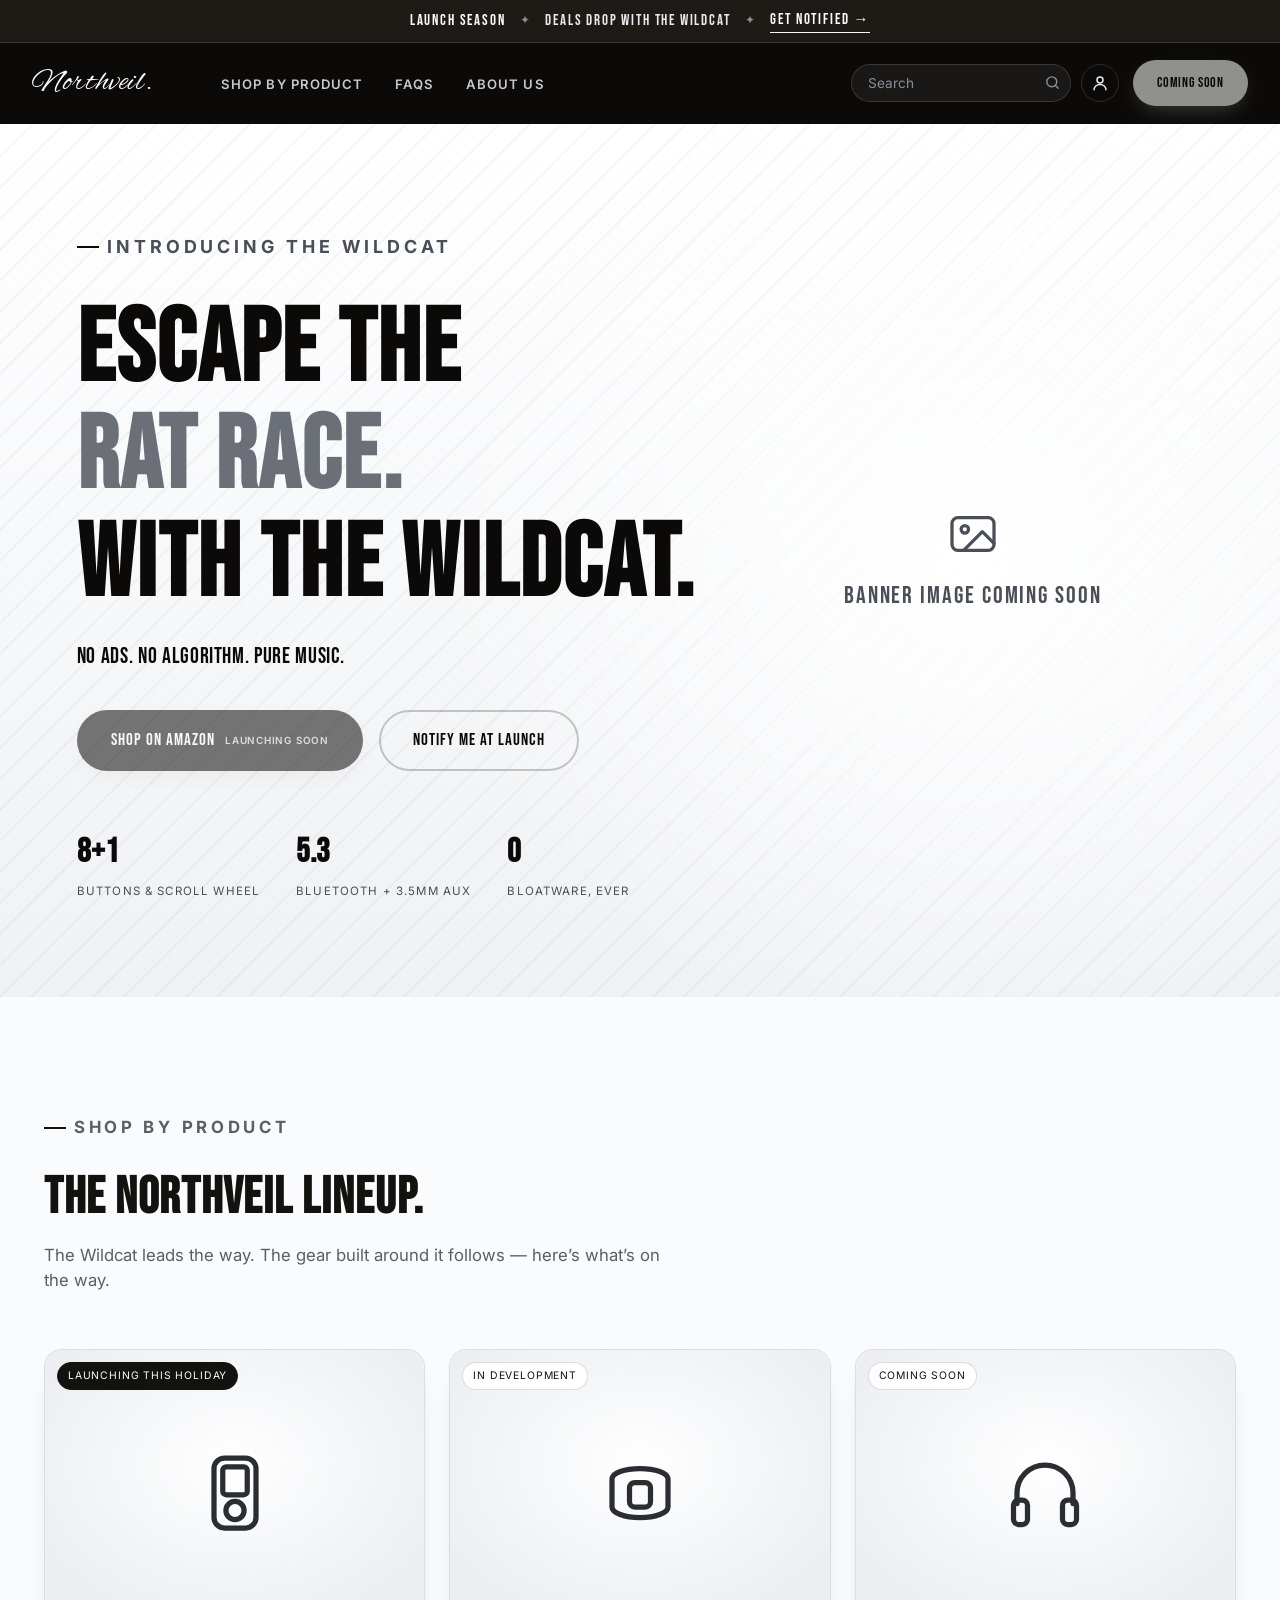
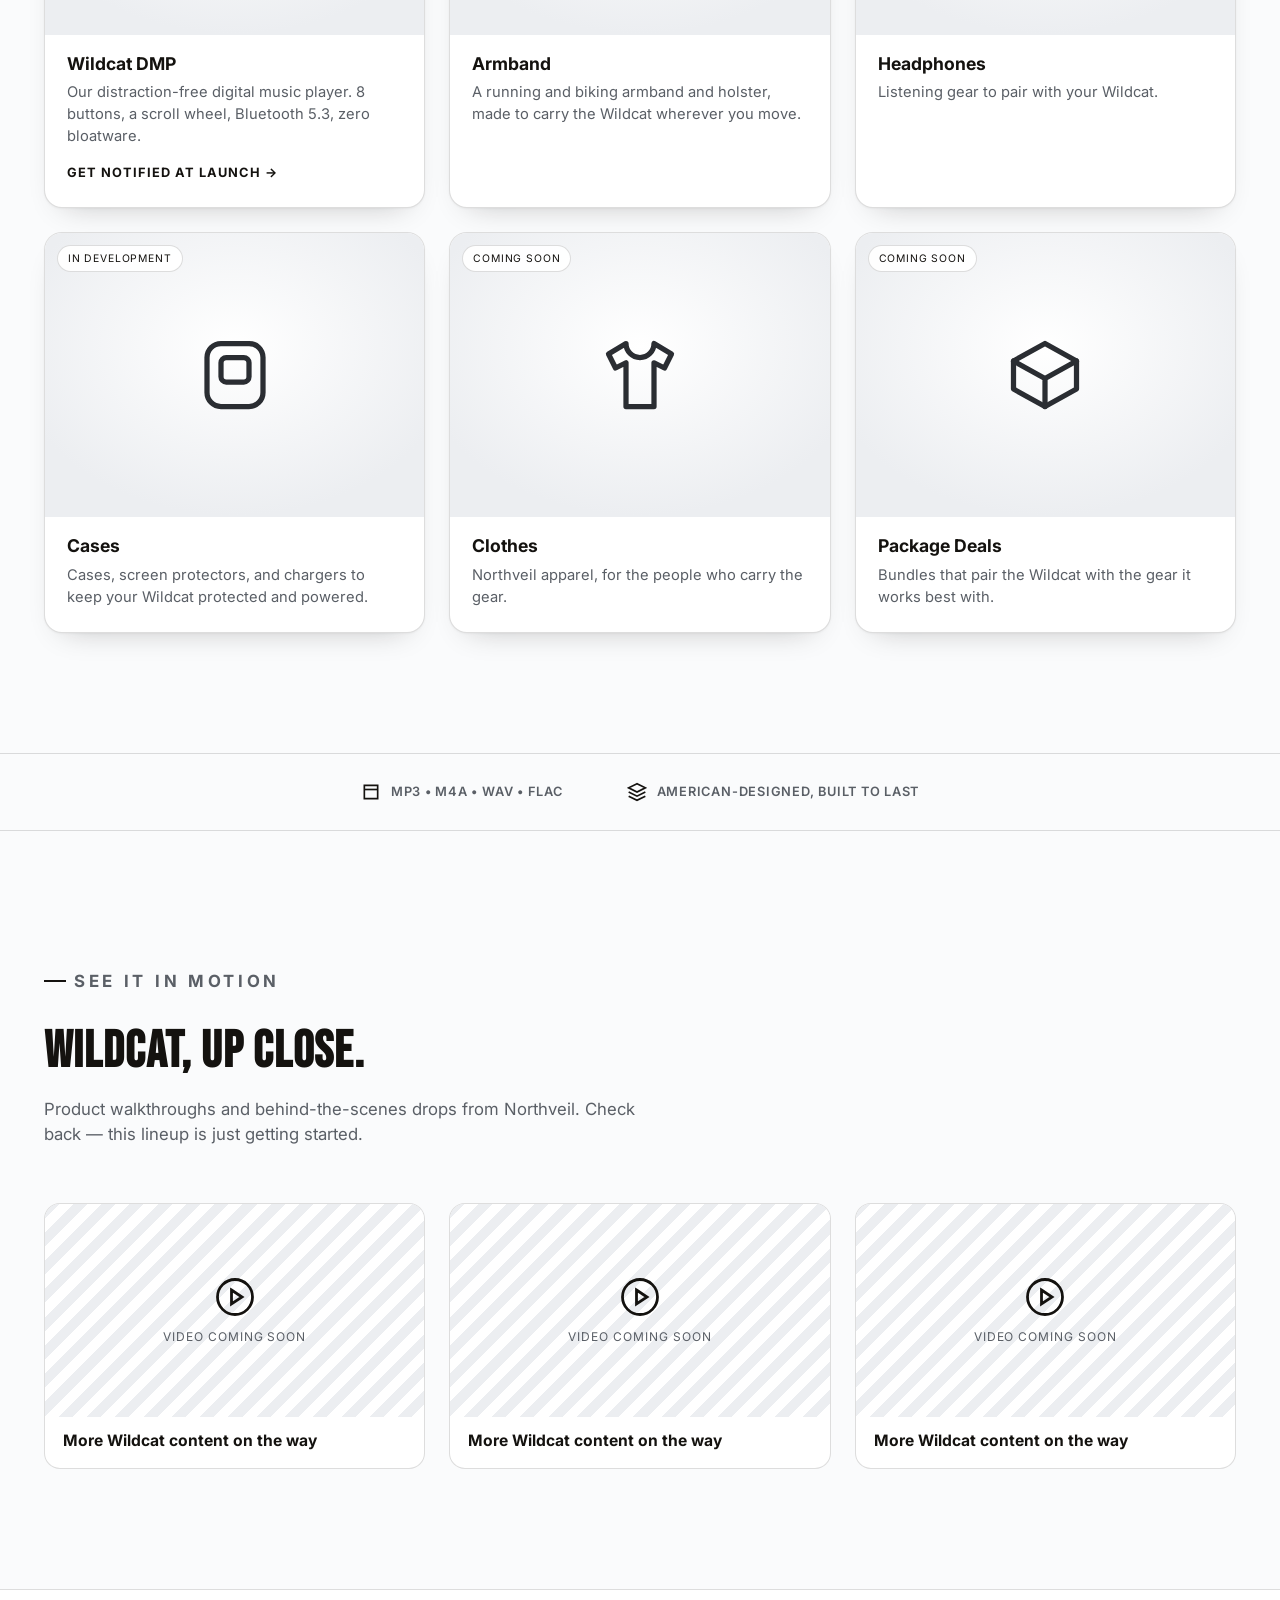
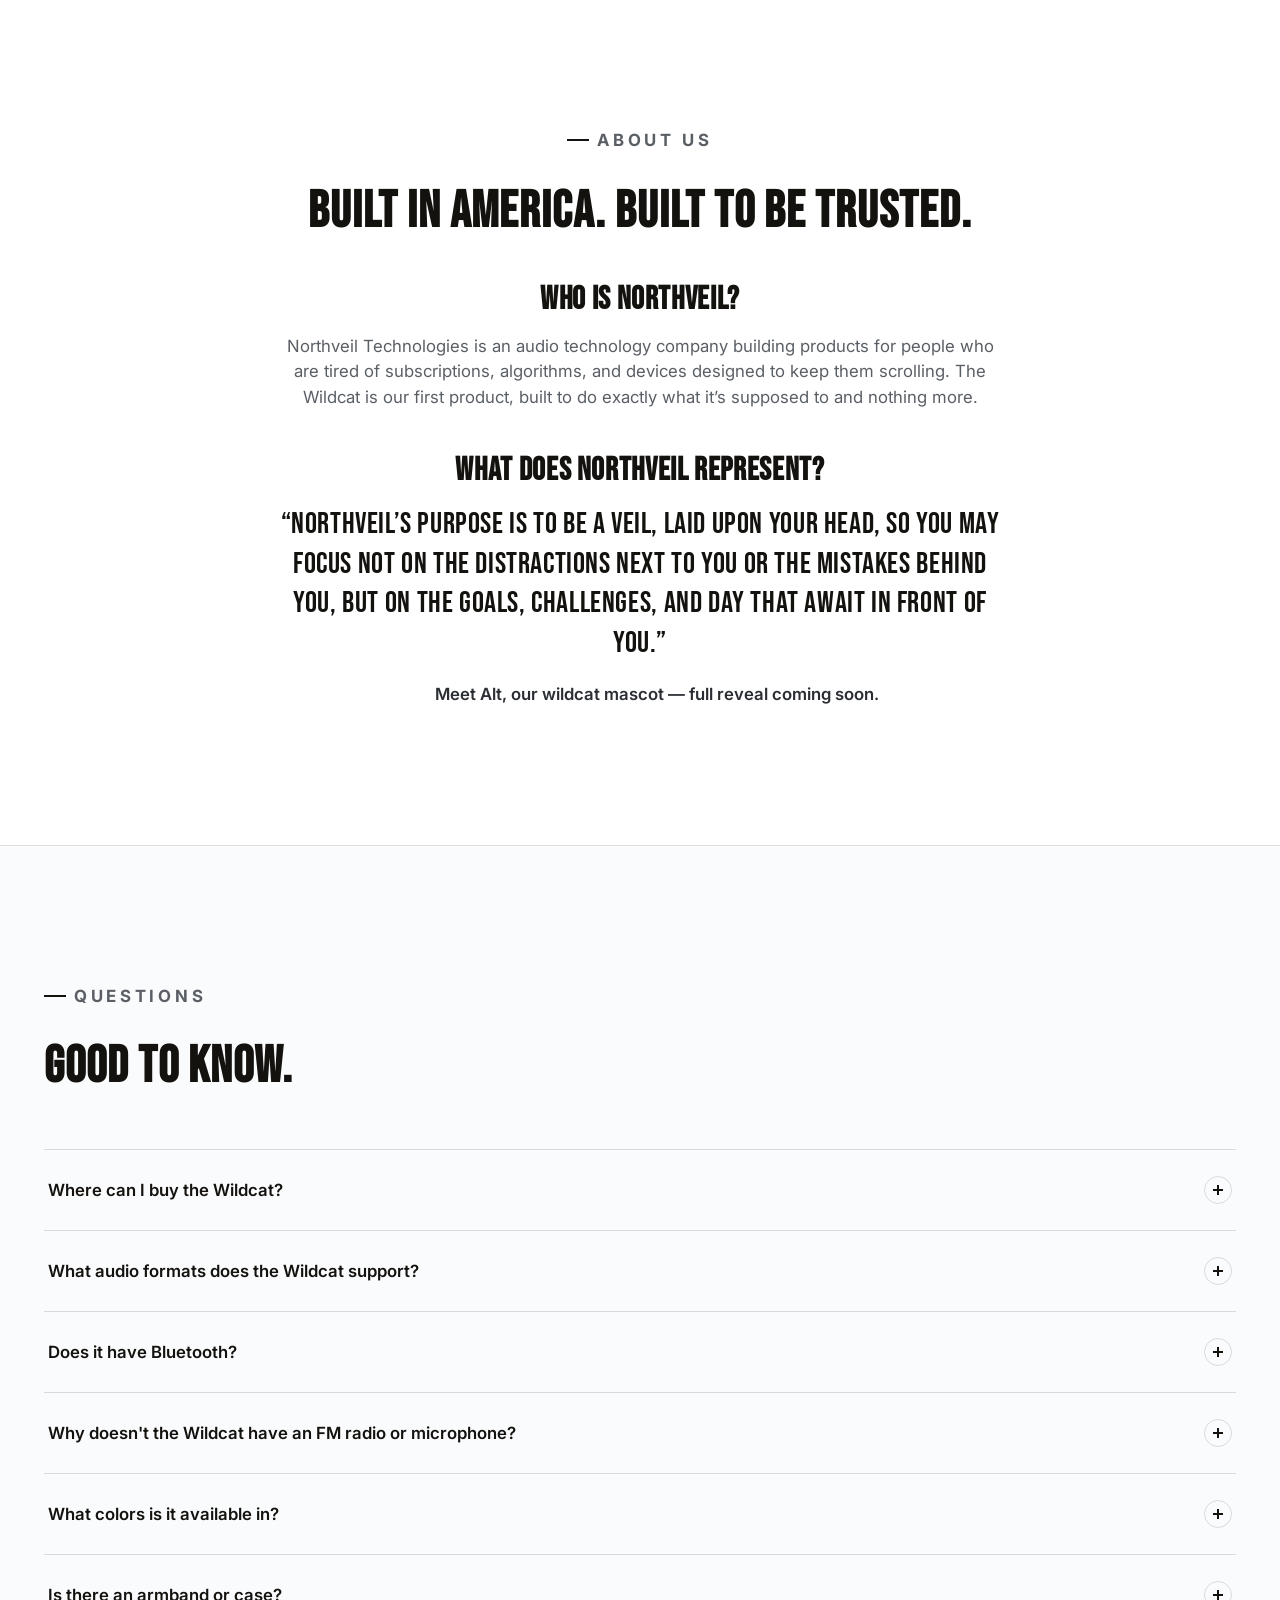
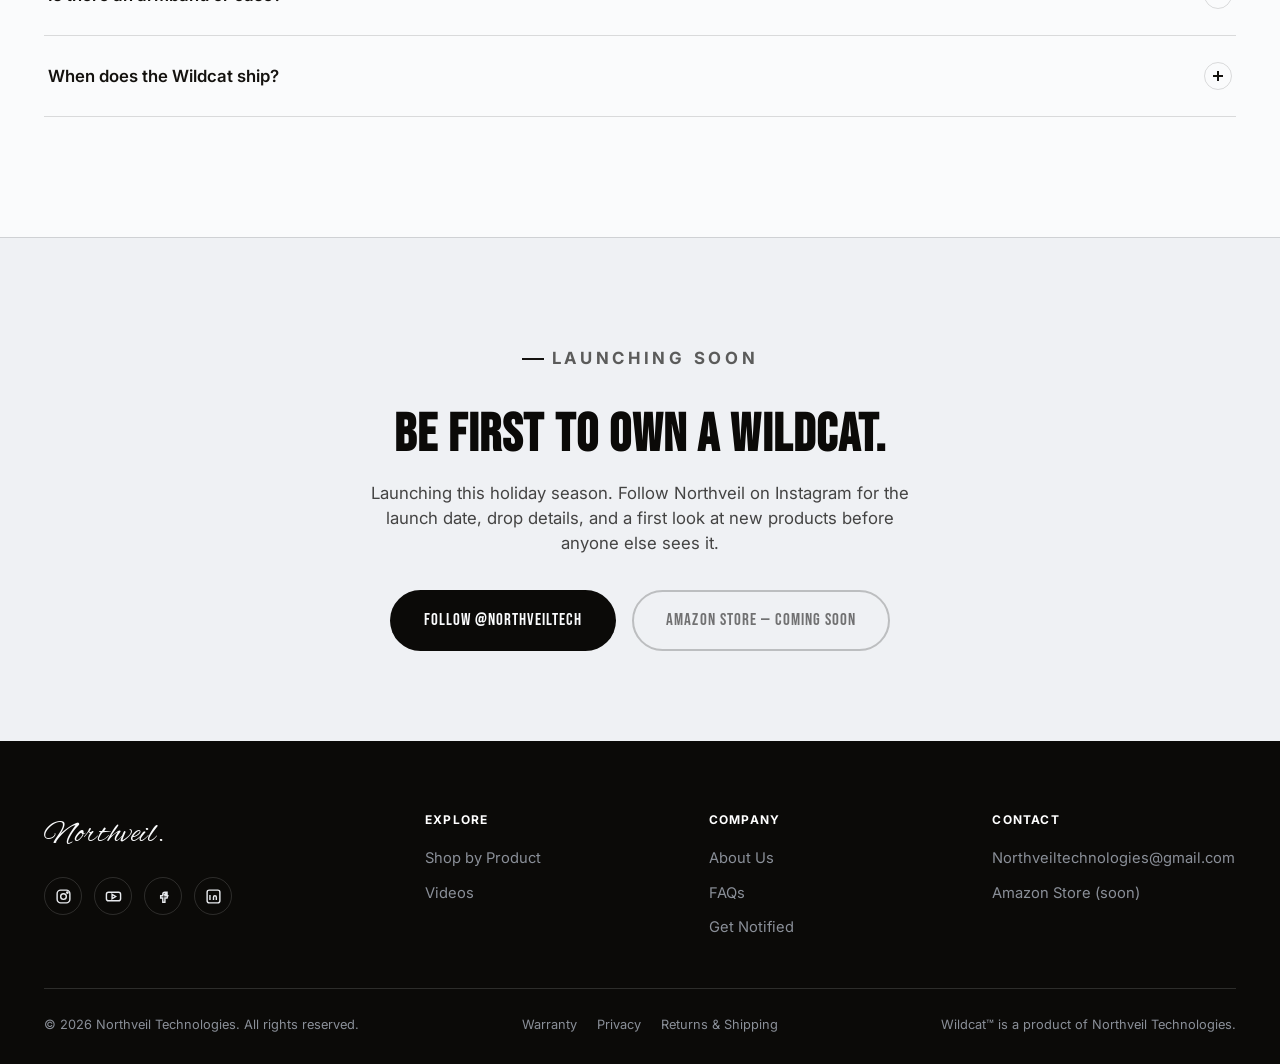
==== commit d4d7a39f: "Make hero a full-bleed banner, remove marquee, switch cream to pearl white, black footer Co-Authored" ====
--- a/index.html
+++ b/index.html
@@ -82,11 +82,18 @@
 
 <main id="top">
 
-  <!-- HERO — full-width banner. Light by default, with a "Picture coming soon" placeholder
-       (.hero-placeholder) until real imagery exists.
-       For a lifestyle photo instead, add class "hero--photo" and set
+  <!-- HERO — giant full-bleed banner with the copy overlaid. Shows a "Banner image coming soon"
+       placeholder (.hero-placeholder) until real imagery exists.
+       To use a photo, add class "hero--photo" and set
        style="--hero-image:url(assets/images/hero.jpg)" on this element (see README). -->
   <section class="hero">
+    <div class="hero-media">
+      <div class="hero-placeholder" role="img" aria-label="Banner image coming soon">
+        <svg viewBox="0 0 24 24" fill="none" stroke="currentColor" stroke-width="1.4" stroke-linecap="round" stroke-linejoin="round" aria-hidden="true"><rect x="3" y="5" width="18" height="14" rx="2.5"/><circle cx="8.5" cy="10" r="1.6"/><path d="m21 16-5-5-8 8"/></svg>
+        <span>Banner image coming soon</span>
+      </div>
+    </div>
+
     <div class="wrap">
       <div class="hero-copy reveal">
         <p class="eyebrow">Introducing the Wildcat</p>
@@ -114,13 +121,6 @@
           </div>
         </div>
       </div>
-
-      <div class="hero-media reveal">
-        <div class="hero-placeholder" role="img" aria-label="Product picture coming soon">
-          <svg viewBox="0 0 24 24" fill="none" stroke="currentColor" stroke-width="1.4" stroke-linecap="round" stroke-linejoin="round" aria-hidden="true"><rect x="3" y="5" width="18" height="14" rx="2.5"/><circle cx="8.5" cy="10" r="1.6"/><path d="m21 16-5-5-8 8"/></svg>
-          <span>Picture coming soon</span>
-        </div>
-      </div>
     </div>
   </section>
 
@@ -203,20 +203,6 @@
       </div>
     </div>
   </section>
-
-  <!-- BRAND MARQUEE -->
-  <div class="marquee pearl">
-    <div class="marquee__track" id="marqueeTrack">
-      <span>Escape the rat race. Be a Wildcat.</span>
-      <span>Where buying = owning.</span>
-      <span>No distractions.</span>
-      <span>Coming soon to Amazon.</span>
-      <span>Escape the rat race. Be a Wildcat.</span>
-      <span>Where buying = owning.</span>
-      <span>No distractions.</span>
-      <span>Coming soon to Amazon.</span>
-    </div>
-  </div>
 
   <!-- TRUST BAR -->
   <section class="trust-bar pearl" style="padding-top:28px; padding-bottom:28px;">
@@ -343,7 +329,7 @@
 
 </main>
 
-<footer class="site-footer pearl">
+<footer class="site-footer">
   <div class="wrap">
     <div class="footer-top">
       <div>
--- a/css/style.css
+++ b/css/style.css
@@ -6,16 +6,16 @@
   --black: #0b0a08;
   --near-black: #141210;
   --charcoal: #1e1b17;
-  --cream: #f2e8d5;
-  --white: #fbf7ee;
+  --cream: #e8eaee;
+  --white: #fafbfc;
   --accent: #ffffff;
-  --accent-dark: #cfc9ba;
+  --accent-dark: #cfd2d8;
   --accent-glow: rgba(255, 255, 255, 0.45);
   --steel: #8a8f98;
-  --line: rgba(242, 232, 213, 0.14);
-
-  --pearl: #f8f6f1;
-  --pearl-deep: #eeebe2;
+  --line: rgba(255, 255, 255, 0.14);
+
+  --pearl: #fafbfc;
+  --pearl-deep: #eff1f4;
 
   --font-display: "Bebas Neue", "Oswald", sans-serif;
   --font-script: "Alex Brush", cursive;
@@ -121,37 +121,6 @@
   letter-spacing: 0.08em;
   font-weight: 600;
   opacity: 0.8;
-}
-
-/* ---------- marquee ---------- */
-.marquee {
-  background: var(--accent);
-  color: var(--black);
-  overflow: hidden;
-  white-space: nowrap;
-  border-top: 1px solid var(--black);
-  border-bottom: 1px solid var(--black);
-}
-.marquee__track {
-  display: inline-flex;
-  animation: marquee 26s linear infinite;
-}
-.marquee__track span {
-  display: inline-flex;
-  align-items: center;
-  font-family: var(--font-display);
-  font-size: 0.95rem;
-  letter-spacing: 0.12em;
-  padding: 10px 0;
-}
-.marquee__track span::after {
-  content: "\2726";
-  margin: 0 28px;
-  font-size: 0.8rem;
-}
-@keyframes marquee {
-  0% { transform: translateX(0); }
-  100% { transform: translateX(-50%); }
 }
 
 .sr-only {
@@ -268,14 +237,14 @@
   padding: 0 42px 0 16px;
   border-radius: 999px;
   border: 1px solid var(--line);
-  background: rgba(242, 232, 213, 0.06);
+  background: rgba(255, 255, 255, 0.06);
   color: var(--cream);
   font: inherit;
   font-size: 0.85rem;
 }
 .search input::placeholder { color: var(--steel); }
 .search input::-webkit-search-cancel-button { display: none; }
-.search input:focus { outline: none; border-color: var(--accent); background: rgba(242, 232, 213, 0.1); }
+.search input:focus { outline: none; border-color: var(--accent); background: rgba(255, 255, 255, 0.1); }
 .search__go {
   position: absolute;
   right: 4px; top: 50%;
@@ -313,7 +282,7 @@
   font-size: 0.88rem;
   cursor: pointer;
 }
-.search-results button:hover, .search-results button:focus-visible { background: rgba(242, 232, 213, 0.08); outline: none; }
+.search-results button:hover, .search-results button:focus-visible { background: rgba(255, 255, 255, 0.08); outline: none; }
 .search-results small {
   flex-shrink: 0;
   align-self: center;
@@ -384,49 +353,35 @@
 }
 
 /* ---------- hero ---------- */
-/* Full-width banner. Colors come from the --hero-* variables so the same markup
-   works as a light banner (default) or over a lifestyle photo (.hero--photo). */
+/* Giant full-bleed banner (edge to edge, like a retail promo banner): the image area fills the
+   whole section and the copy is overlaid on it. Colors come from the --hero-* variables so the
+   same markup works over the light placeholder (default) or a lifestyle photo (.hero--photo). */
 .hero {
   --hero-ink: var(--black);
-  --hero-muted: #55524b;
+  --hero-muted: #4a4f57;
   --hero-em: #6a6f78;
   --hero-line: rgba(11, 10, 8, 0.22);
-  --hero-grid: rgba(11, 10, 8, 0.05);
   --hero-glow: rgba(11, 10, 8, 0.12);
   --hero-btn-bg: var(--black);
   --hero-btn-fg: var(--white);
 
   position: relative;
   width: 100%;
-  min-height: min(88vh, 860px);
-  display: flex;
-  align-items: center;
-  padding: 80px 0;
+  min-height: min(92vh, 920px);
+  display: flex;
+  align-items: center;
+  padding: 96px 0;
   color: var(--hero-ink);
-  background:
-    radial-gradient(55% 70% at 78% 45%, #ffffff, transparent 70%),
-    linear-gradient(180deg, #fbf7ee, #ece5d4);
+  background: linear-gradient(180deg, #ffffff, var(--pearl-deep));
   overflow: hidden;
-}
-.hero::before {
-  content: "";
-  position: absolute;
-  inset: 0;
-  background-image:
-    linear-gradient(var(--hero-grid) 1px, transparent 1px),
-    linear-gradient(90deg, var(--hero-grid) 1px, transparent 1px);
-  background-size: 48px 48px;
-  mask-image: radial-gradient(circle at 70% 30%, black, transparent 70%);
-  pointer-events: none;
 }
 
 /* Photo variant: <section class="hero hero--photo" style="--hero-image:url(assets/images/hero.jpg)"> */
 .hero--photo {
   --hero-ink: var(--white);
-  --hero-muted: #d8d2c4;
+  --hero-muted: #dcdfe4;
   --hero-em: #ffffff;
-  --hero-line: rgba(242, 232, 213, 0.35);
-  --hero-grid: transparent;
+  --hero-line: rgba(255, 255, 255, 0.35);
   --hero-btn-bg: var(--white);
   --hero-btn-fg: var(--black);
   background:
@@ -436,15 +391,16 @@
 }
 .hero .wrap {
   position: relative;
-  display: grid;
-  grid-template-columns: 1.05fr 0.95fr;
-  gap: 40px;
-  align-items: center;
-}
-.hero--photo .wrap { grid-template-columns: 1fr; }
+  z-index: 1;
+  max-width: none;
+  width: 100%;
+  padding-left: clamp(24px, 6vw, 112px);
+  padding-right: clamp(24px, 6vw, 112px);
+}
 .hero--photo .hero-media { display: none; }
+.hero-copy { max-width: 680px; }
 .hero-copy h1 {
-  font-size: clamp(3rem, 6.5vw, 5.6rem);
+  font-size: clamp(3.4rem, 8vw, 7rem);
   color: var(--hero-ink);
 }
 .hero-copy h1 em {
@@ -498,19 +454,20 @@
   color: var(--hero-muted);
 }
 
-/* ---------- hero picture placeholder ---------- */
-.hero-media { display: flex; align-items: center; justify-content: center; }
+/* ---------- hero banner image area (placeholder until real imagery exists) ---------- */
+.hero-media { position: absolute; inset: 0; }
 .hero-placeholder {
-  width: min(420px, 90%);
-  aspect-ratio: 4 / 5;
+  position: absolute;
+  inset: 0;
   display: flex;
   flex-direction: column;
   align-items: center;
   justify-content: center;
   gap: 16px;
-  border: 2px dashed var(--hero-line);
-  border-radius: 24px;
-  background: rgba(255, 255, 255, 0.55);
+  padding-left: 52%;               /* keeps the label clear of the overlaid copy */
+  background:
+    radial-gradient(60% 80% at 76% 50%, #ffffff, transparent 70%),
+    repeating-linear-gradient(135deg, rgba(11, 10, 8, 0.035) 0 2px, transparent 2px 22px);
   color: var(--hero-muted);
 }
 .hero-placeholder svg { width: 56px; height: 56px; }
@@ -752,7 +709,7 @@
 .cta-band .btn-ghost:hover { border-color: var(--black); }
 
 /* ---------- footer ---------- */
-.site-footer { padding: 70px 0 30px; }
+.site-footer { padding: 70px 0 30px; background: var(--black); }
 .footer-top {
   display: grid;
   grid-template-columns: 1.4fr 1fr 1fr 1fr;
@@ -853,17 +810,17 @@
 body.is-policy-open { overflow: hidden; }
 
 /* ---------- pearl theme ----------
-   Everything below the hero banner, through the footer, carries the .pearl class.
+   Everything below the hero banner, down to (but not including) the black footer, carries the .pearl class.
    Instead of rewriting each component, .pearl re-maps the dark-theme color tokens
    (white = strong text, cream = body text, near-black = card surface, ...), so the shared
    rules (cards, FAQ, footer, buttons...) render dark-on-light. To put a section back on
    black, just remove "pearl" from its class list. */
 .pearl {
   --white: #14120f;
-  --cream: #2b2823;
-  --steel: #5e5a52;
+  --cream: #2a2d32;
+  --steel: #5a5f66;
   --near-black: #ffffff;
-  --charcoal: #ece8de;
+  --charcoal: #eceef1;
   --accent: #14120f;
   --accent-dark: #3a362f;
   --accent-glow: rgba(20, 18, 15, 0.22);
@@ -873,11 +830,10 @@
 }
 .pearl .btn-primary { color: var(--pearl); }          /* accent is dark here, so flip the label */
 .pearl.about { background: #ffffff; }                 /* gentle alternation for rhythm */
-.pearl.marquee { background: var(--pearl-deep); color: var(--white); border-color: var(--line); }
 .pearl.cta-band { background: var(--pearl-deep); border-top: 1px solid var(--line); }
 .pearl.cta-band .btn-primary:hover { background: #2a2723; }
 .pearl .product-card { box-shadow: 0 1px 2px rgba(20, 18, 15, 0.04), 0 14px 30px -20px rgba(20, 18, 15, 0.3); }
-.pearl .product-card__media { background: radial-gradient(70% 70% at 50% 40%, #ffffff, #ece8de 85%); }
+.pearl .product-card__media { background: radial-gradient(70% 70% at 50% 40%, #ffffff, #eceef1 85%); }
 .pearl .pill { background: rgba(255, 255, 255, 0.92); color: var(--white); border-color: var(--line); }
 .pearl .product-card--featured .pill { background: var(--white); color: var(--pearl); border-color: var(--white); }
 
@@ -887,9 +843,8 @@
 }
 
 @media (max-width: 980px) {
-  .hero .wrap { grid-template-columns: 1fr; }
-  .hero-media { order: -1; }
-  .hero-placeholder { width: 100%; aspect-ratio: 16 / 10; }
+  .hero { min-height: 0; padding: 72px 0 150px; }
+  .hero-placeholder { padding-left: 0; justify-content: flex-end; padding-bottom: 36px; }
   .search { width: 180px; }
   .lineup-grid { grid-template-columns: repeat(2, 1fr); }
   .video-grid { grid-template-columns: 1fr; }
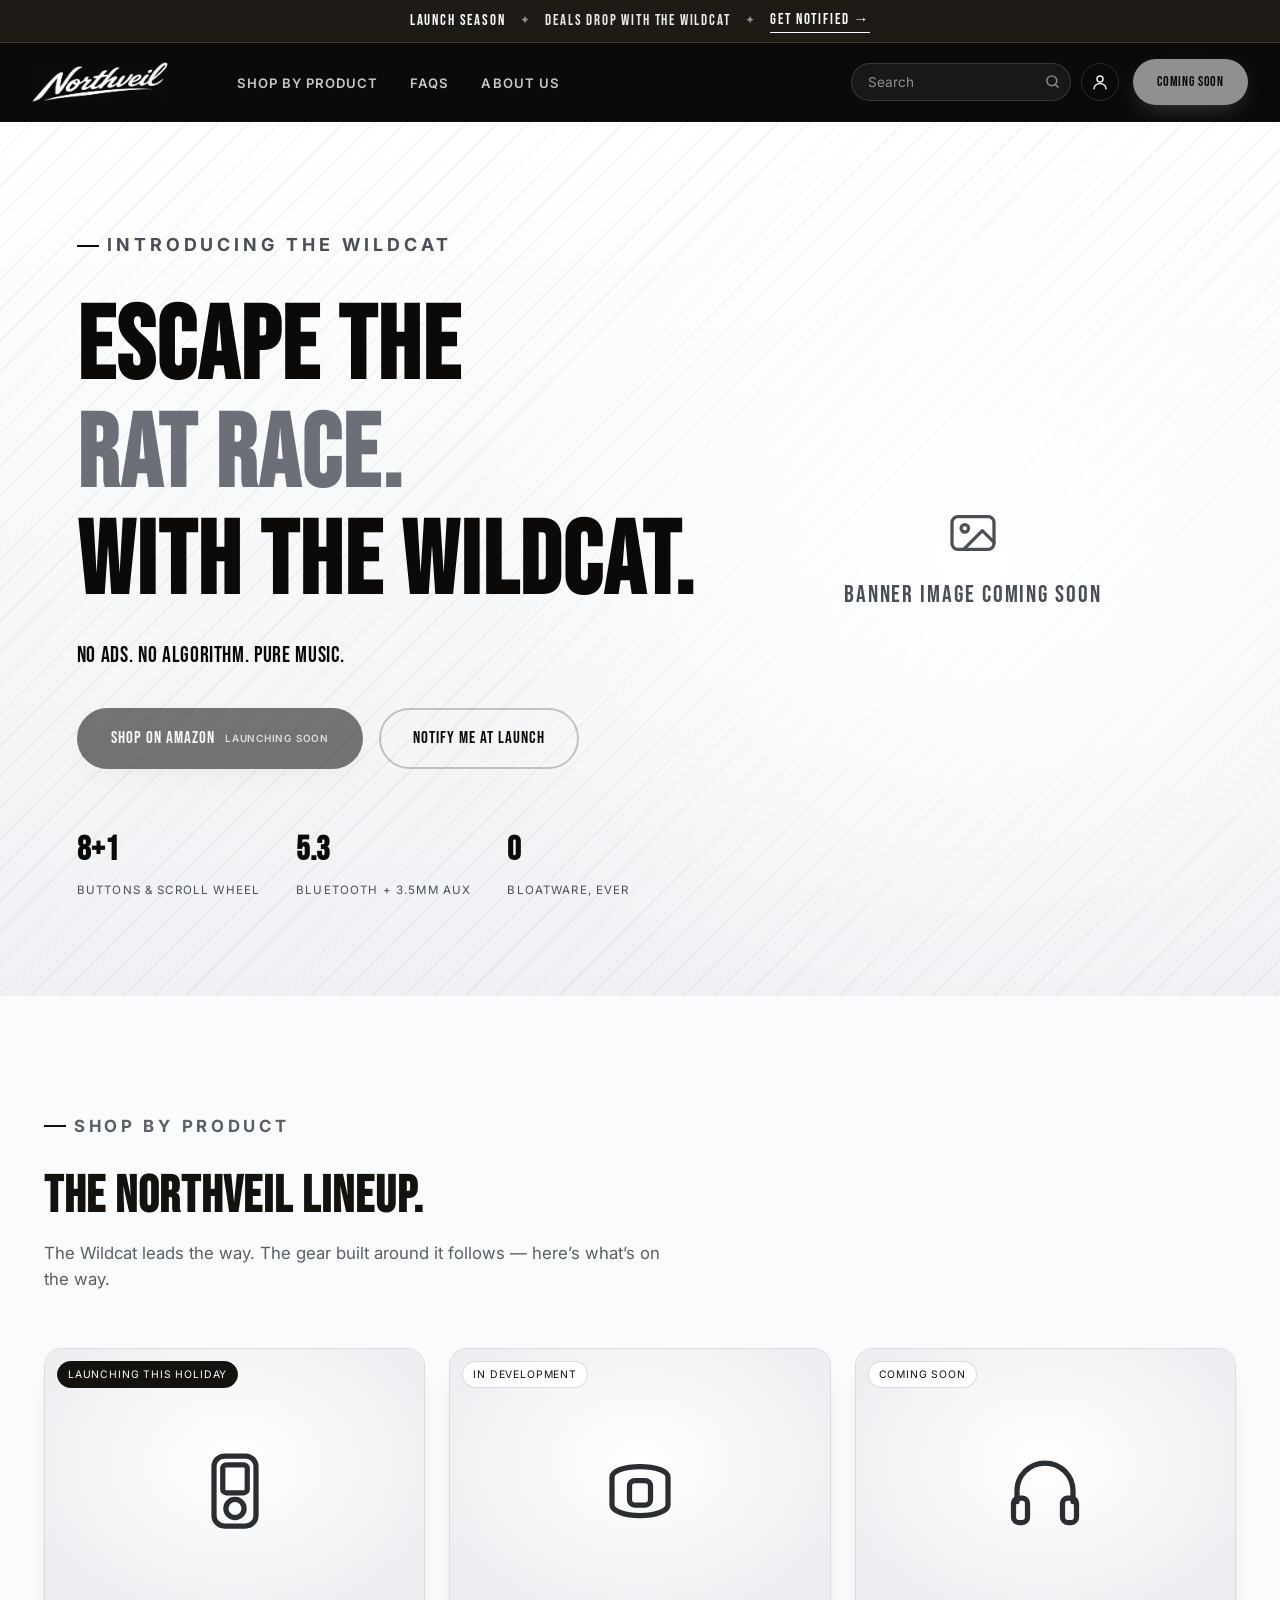
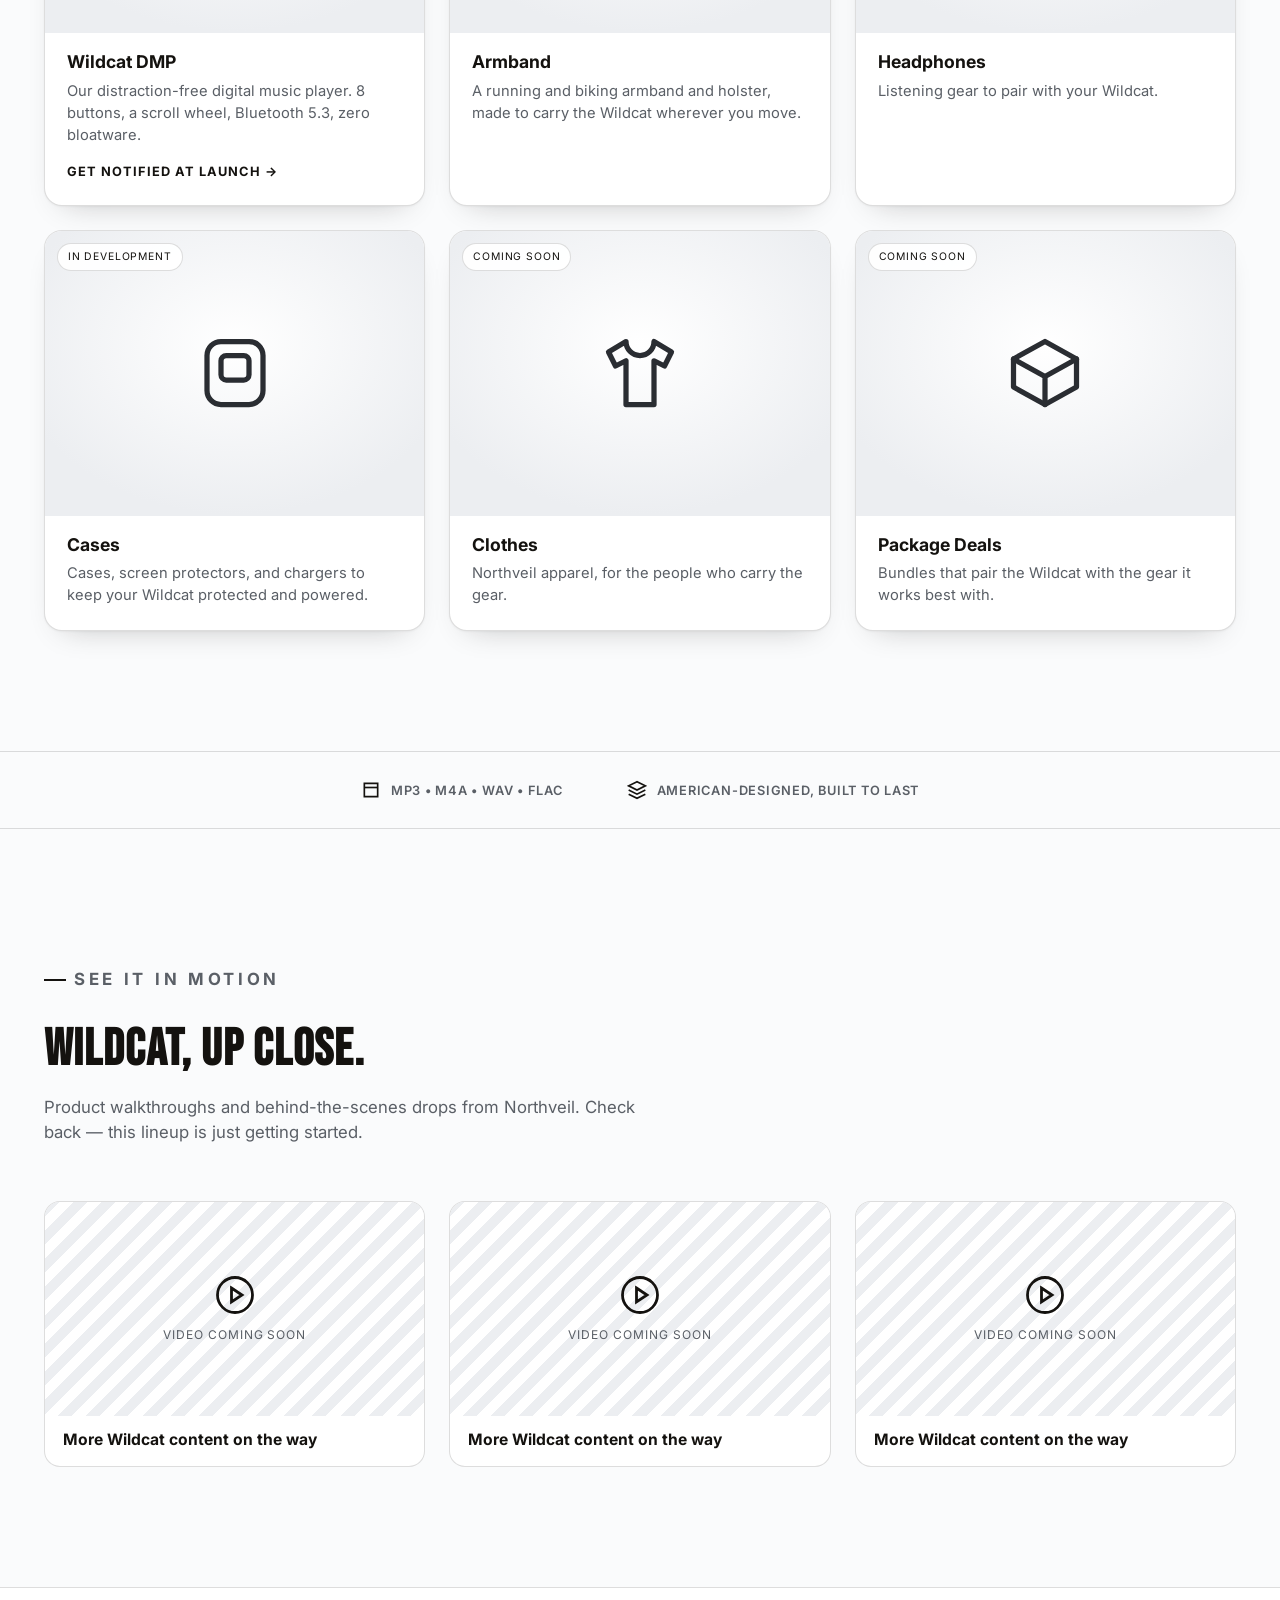
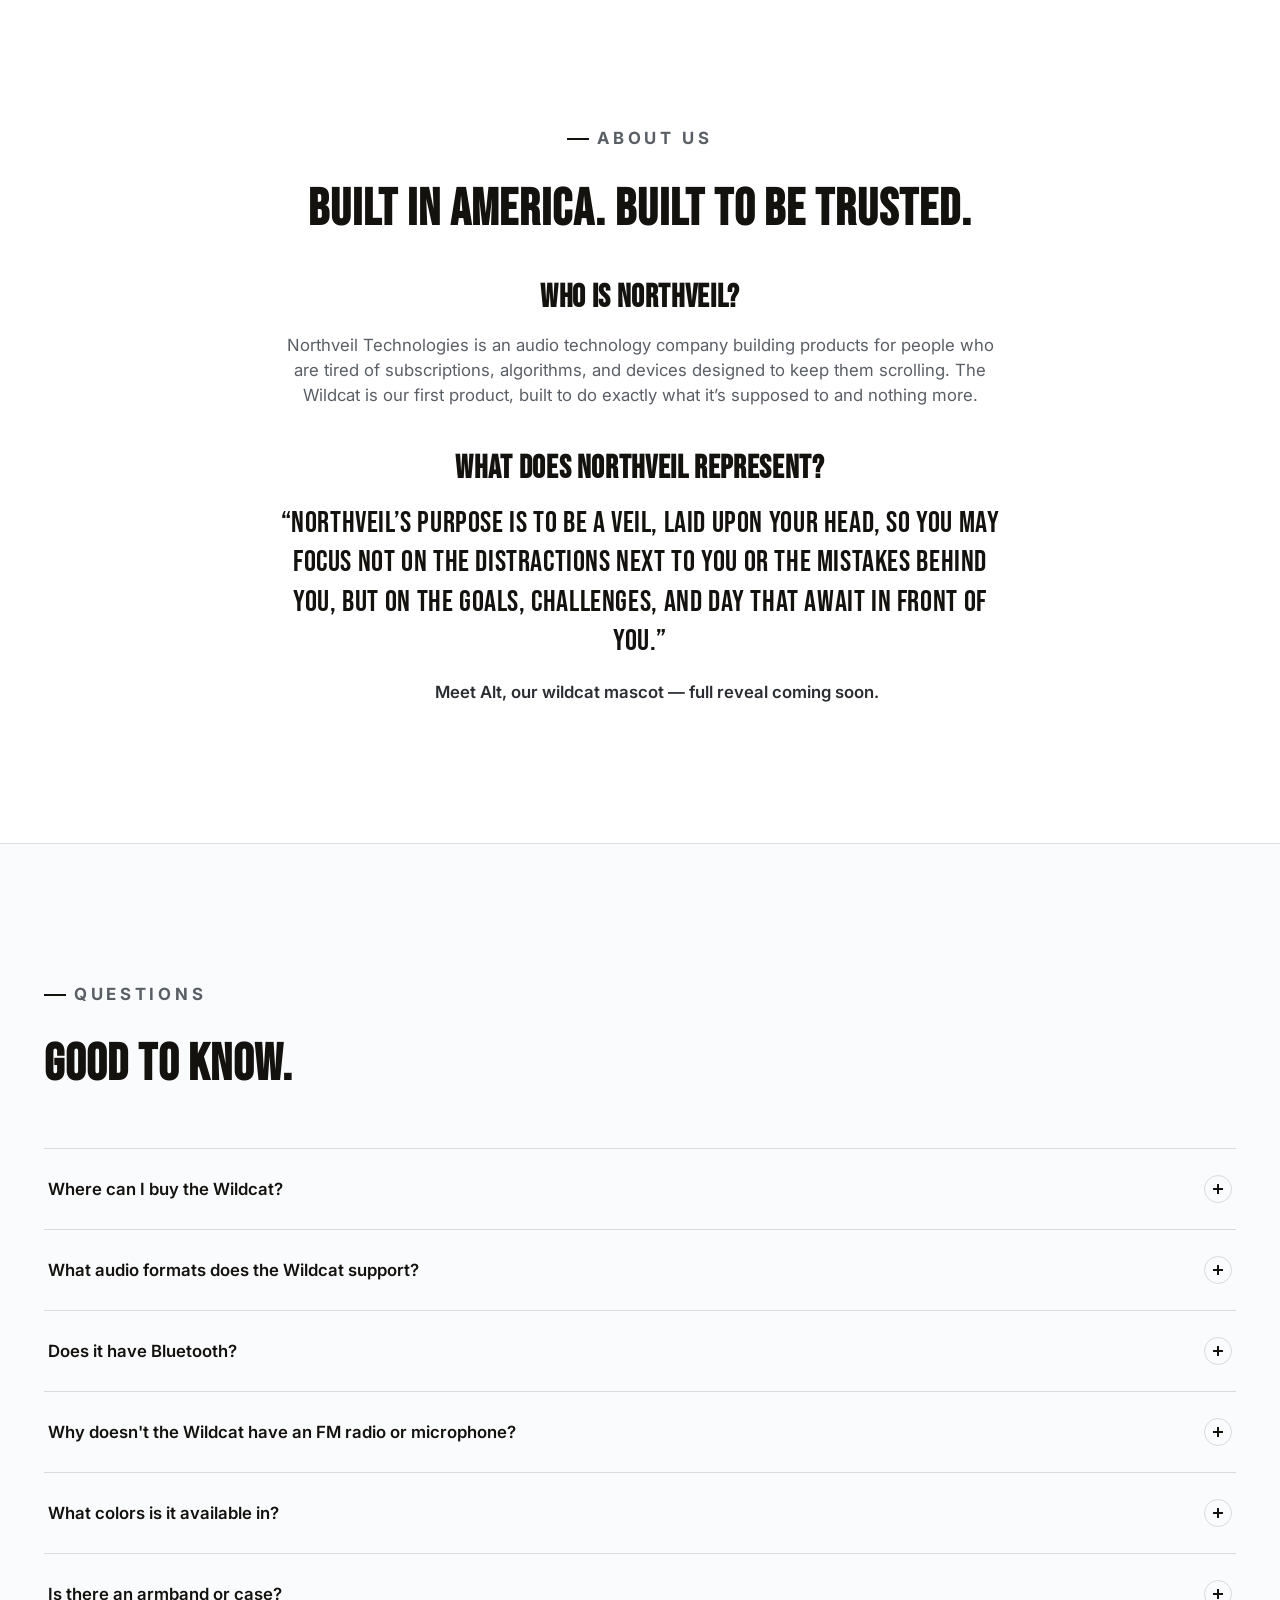
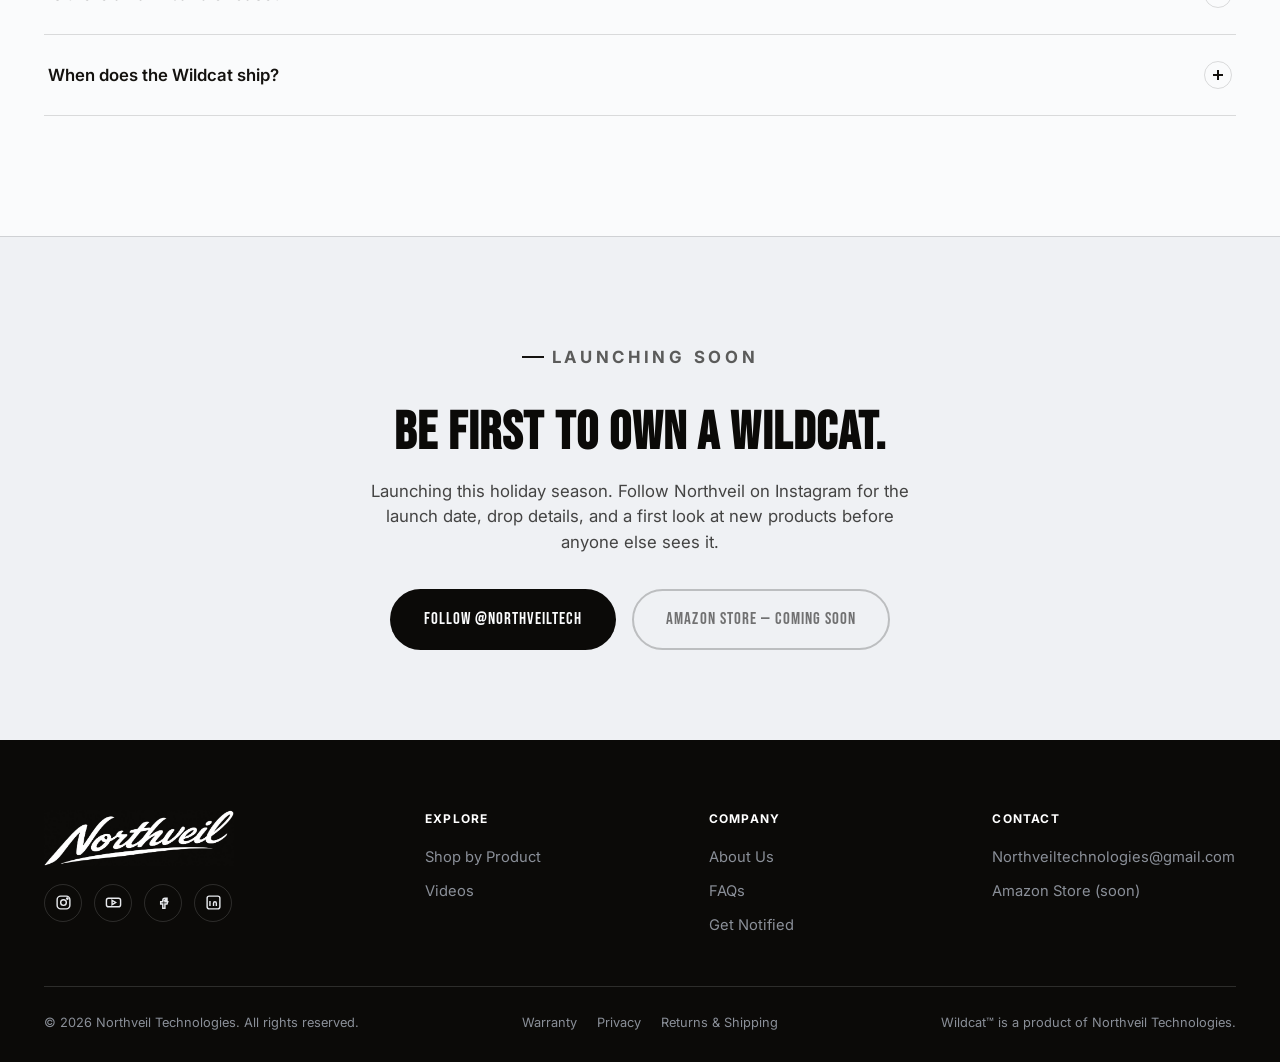
==== commit 10e1bb68: "Replace text logo with Northveil script logo image in header and footer Co-Authored-By: Claude Sonne" ====
--- a/index.html
+++ b/index.html
@@ -32,7 +32,7 @@
 
 <header class="site-header" id="siteHeader">
   <div class="wrap">
-    <a href="#top" class="logo">Northveil<span>.</span></a>
+    <a href="#top" class="logo" aria-label="Northveil"><img src="assets/images/northveil-logo-white.png" alt="Northveil" width="1337" height="394"></a>
 
     <nav aria-label="Primary">
       <ul class="nav-links" id="navLinks">
@@ -333,7 +333,7 @@
   <div class="wrap">
     <div class="footer-top">
       <div>
-        <a href="#top" class="logo">Northveil<span>.</span></a>
+        <a href="#top" class="logo" aria-label="Northveil"><img src="assets/images/northveil-logo-white.png" alt="Northveil" width="1337" height="394"></a>
         <div class="social-row">
           <a href="https://instagram.com/northveiltech" target="_blank" rel="noopener" aria-label="Instagram">
             <svg viewBox="0 0 24 24" fill="none" stroke="currentColor" stroke-width="2"><rect x="3" y="3" width="18" height="18" rx="5"/><circle cx="12" cy="12" r="4"/><circle cx="17.5" cy="6.5" r="1"/></svg>
--- a/css/style.css
+++ b/css/style.css
@@ -180,13 +180,8 @@
   gap: 24px;
 }
 
-.logo {
-  font-family: var(--font-script);
-  font-size: 2rem;
-  color: var(--white);
-  letter-spacing: 0.02em;
-}
-.logo span { color: var(--accent); }
+.logo { display: block; line-height: 0; }
+.logo img { height: 40px; width: auto; max-width: none; }
 
 .nav-links {
   display: flex;
@@ -718,6 +713,7 @@
   border-bottom: 1px solid var(--line);
 }
 .footer-top .logo { margin-bottom: 14px; }
+.footer-top .logo img { height: 56px; }
 .footer-top p { color: var(--steel); font-size: 0.92rem; max-width: 280px; }
 .footer-col h5 {
   font-size: 0.75rem;
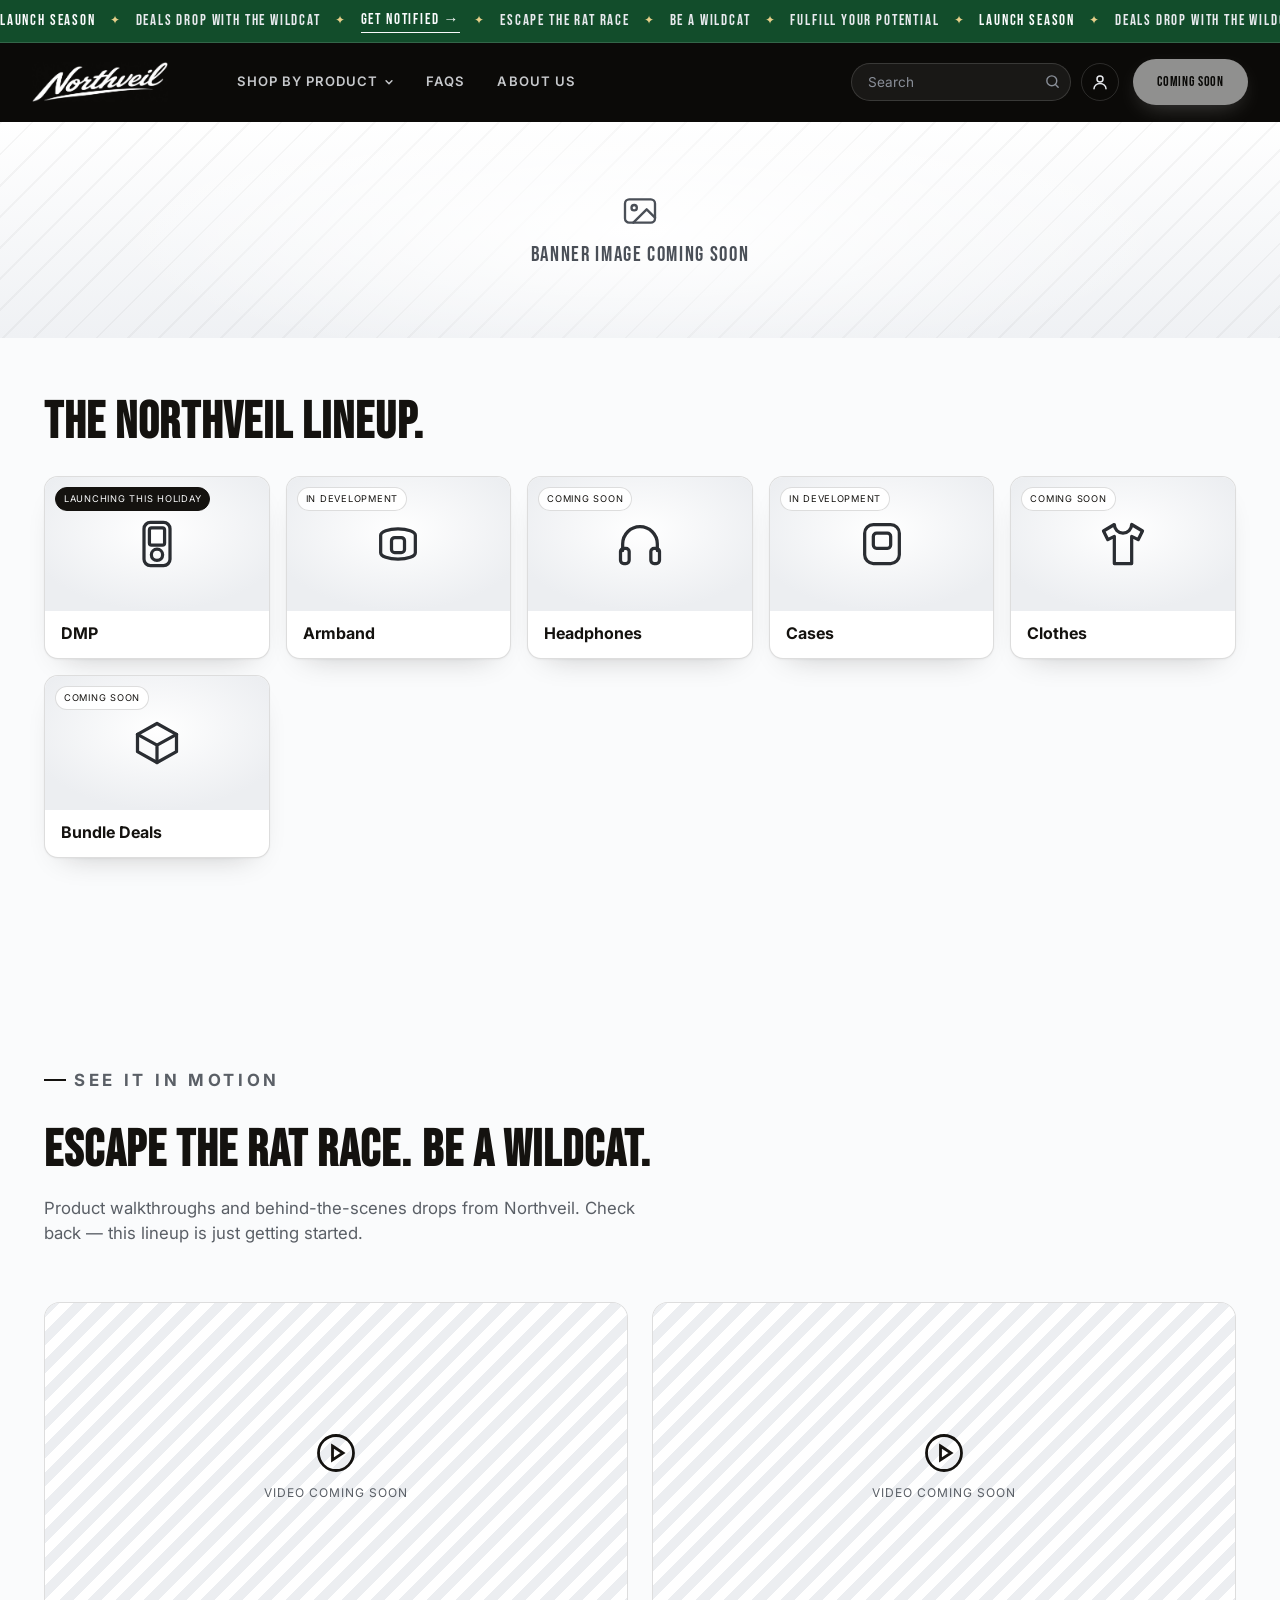
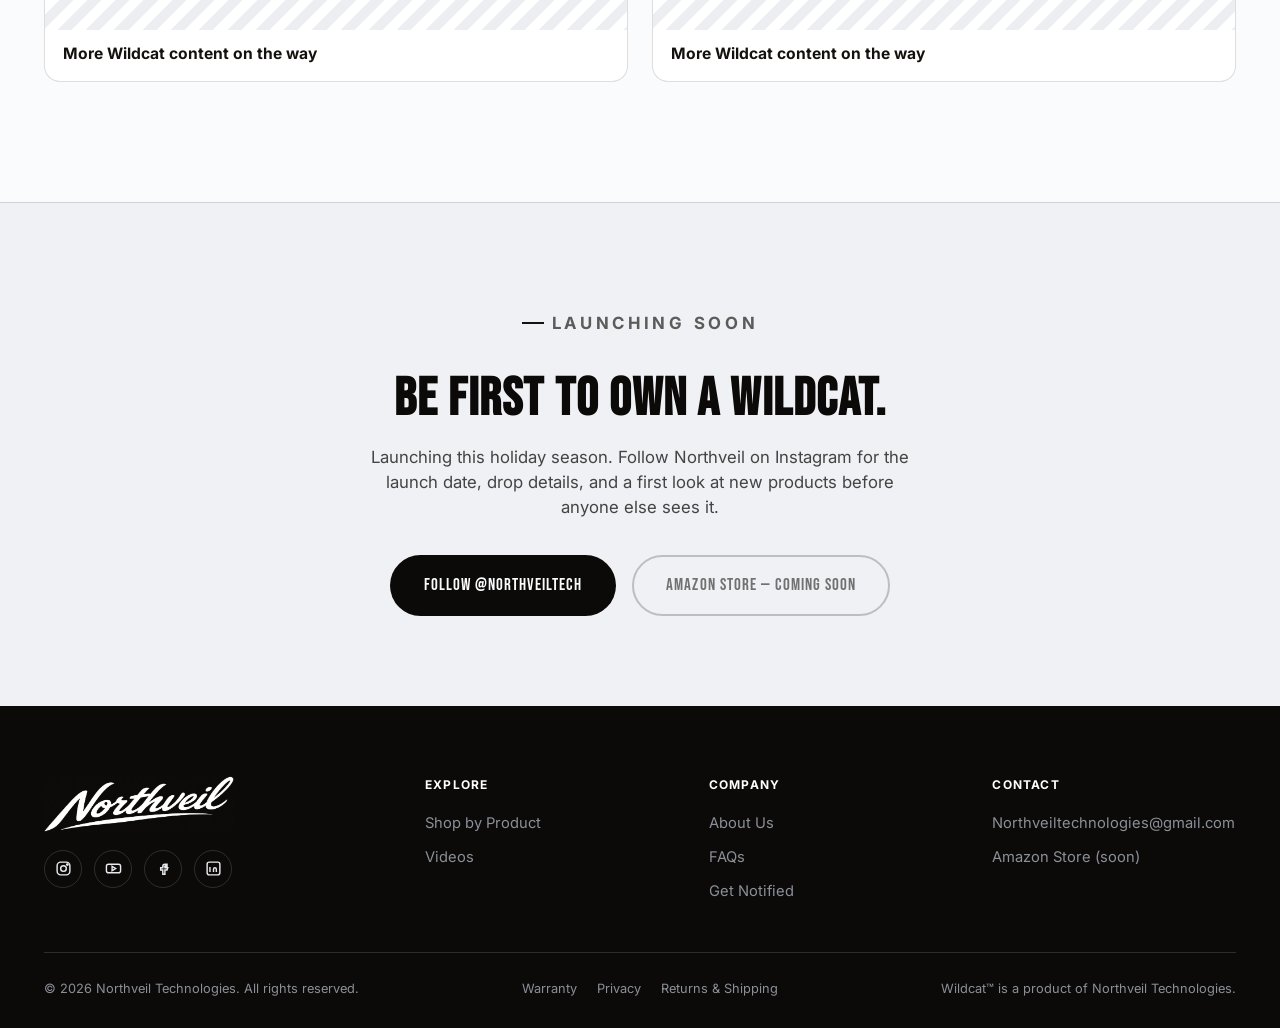
==== commit 62247162: "Redesign home page and add About, FAQ and checkout pages - Short hero banner so the lineup is visibl" ====
--- a/index.html
+++ b/index.html
@@ -11,7 +11,10 @@
 <meta property="og:type" content="website">
 <meta property="og:image" content="assets/images/og-wildcat.jpg">
 
-<link rel="icon" href="data:,">
+<link rel="icon" href="favicon.ico" sizes="48x48">
+<link rel="icon" type="image/png" sizes="32x32" href="assets/images/favicon-32.png">
+<link rel="icon" type="image/png" sizes="512x512" href="assets/images/favicon-512.png">
+<link rel="apple-touch-icon" href="assets/images/apple-touch-icon.png">
 <link rel="preconnect" href="https://fonts.googleapis.com">
 <link rel="preconnect" href="https://fonts.gstatic.com" crossorigin>
 <link href="https://fonts.googleapis.com/css2?family=Bebas+Neue&family=Alex+Brush&family=Inter:wght@400;500;600;700;800&display=swap" rel="stylesheet">
@@ -19,26 +22,49 @@
 </head>
 <body>
 
-<!-- DEALS BANNER — edit the text/link here whenever there's a promotion to announce -->
+<!-- DEALS BANNER — a scrolling holiday ticker. Edit the items in .deal-bar__set; js/main.js repeats the set
+     to fill the bar and scrolls it to the left (it stays a static, centered line with reduced-motion on).
+     Delete the whole block to remove the banner. -->
 <div class="deal-bar" id="dealBar" role="region" aria-label="Current deals">
-  <p>
-    <strong>Launch season</strong>
-    <span class="deal-bar__sep" aria-hidden="true">&#10022;</span>
-    <span>Deals drop with the Wildcat</span>
-    <span class="deal-bar__sep deal-bar__sep--end" aria-hidden="true">&#10022;</span>
-    <a href="#notify">Get notified &rarr;</a>
-  </p>
+  <div class="deal-bar__track" id="dealTrack">
+    <p class="deal-bar__set">
+      <strong>Launch season</strong>
+      <span class="deal-bar__sep" aria-hidden="true">&#10022;</span>
+      <span>Deals drop with the Wildcat</span>
+      <span class="deal-bar__sep" aria-hidden="true">&#10022;</span>
+      <a href="/#notify">Get notified &rarr;</a>
+      <span class="deal-bar__sep" aria-hidden="true">&#10022;</span>
+      <span>Escape the Rat Race</span>
+      <span class="deal-bar__sep" aria-hidden="true">&#10022;</span>
+      <span>Be a Wildcat</span>
+      <span class="deal-bar__sep" aria-hidden="true">&#10022;</span>
+      <span>Fulfill Your Potential</span>
+      <span class="deal-bar__sep" aria-hidden="true">&#10022;</span>
+    </p>
+  </div>
 </div>
 
 <header class="site-header" id="siteHeader">
   <div class="wrap">
-    <a href="#top" class="logo" aria-label="Northveil"><img src="assets/images/northveil-logo-white.png" alt="Northveil" width="1337" height="394"></a>
+    <a href="/#top" class="logo" aria-label="Northveil home"><img src="/assets/images/northveil-logo-white.png" alt="Northveil" width="1337" height="394"></a>
 
     <nav aria-label="Primary">
       <ul class="nav-links" id="navLinks">
-        <li><a href="#lineup">Shop by Product</a></li>
-        <li><a href="#faq">FAQs</a></li>
-        <li><a href="#about">About Us</a></li>
+        <li class="has-dropdown">
+          <a href="/#lineup">Shop by Product <svg class="nav-caret" viewBox="0 0 12 12" fill="none" stroke="currentColor" stroke-width="1.8" stroke-linecap="round" stroke-linejoin="round" aria-hidden="true"><path d="m2.5 4.5 3.5 3.5 3.5-3.5"/></svg></a>
+          <div class="nav-dropdown">
+            <ul>
+              <li><a href="/checkout?product=dmp">DMP</a></li>
+              <li><a href="/checkout?product=armband">Armband</a></li>
+              <li><a href="/checkout?product=headphones">Headphones</a></li>
+              <li><a href="/checkout?product=cases">Cases</a></li>
+              <li><a href="/checkout?product=clothes">Clothes</a></li>
+              <li><a href="/checkout?product=bundles">Bundle Deals</a></li>
+            </ul>
+          </div>
+        </li>
+        <li><a href="/questions">FAQs</a></li>
+        <li><a href="/about-us">About Us</a></li>
       </ul>
     </nav>
 
@@ -65,8 +91,8 @@
             <p class="account-menu__title">Orders &amp; support</p>
             <p class="account-menu__note">This site has no accounts &mdash; orders are placed and tracked on Amazon.</p>
             <a href="https://www.amazon.com/gp/css/order-history" target="_blank" rel="noopener">Your Amazon orders</a>
-            <a href="#warranty-policy" data-policy-link="warranty">Warranty claims</a>
-            <a href="#notify">Get notified at launch</a>
+            <a href="/#warranty-policy" data-policy-link="warranty">Warranty claims</a>
+            <a href="/#notify">Get notified at launch</a>
           </div>
         </div>
       </div>
@@ -82,138 +108,75 @@
 
 <main id="top">
 
-  <!-- HERO — giant full-bleed banner with the copy overlaid. Shows a "Banner image coming soon"
-       placeholder (.hero-placeholder) until real imagery exists.
+  <!-- HERO — a short, full-bleed banner so "The Northveil lineup" is visible as soon as the page opens.
+       Shows a "Banner image coming soon" placeholder (.hero-placeholder) until real imagery exists.
        To use a photo, add class "hero--photo" and set
        style="--hero-image:url(assets/images/hero.jpg)" on this element (see README). -->
-  <section class="hero">
+  <section class="hero" aria-label="Wildcat banner">
+    <h1 class="sr-only">Wildcat by Northveil Technologies &mdash; escape the rat race</h1>
     <div class="hero-media">
       <div class="hero-placeholder" role="img" aria-label="Banner image coming soon">
         <svg viewBox="0 0 24 24" fill="none" stroke="currentColor" stroke-width="1.4" stroke-linecap="round" stroke-linejoin="round" aria-hidden="true"><rect x="3" y="5" width="18" height="14" rx="2.5"/><circle cx="8.5" cy="10" r="1.6"/><path d="m21 16-5-5-8 8"/></svg>
         <span>Banner image coming soon</span>
       </div>
     </div>
-
-    <div class="wrap">
-      <div class="hero-copy reveal">
-        <p class="eyebrow">Introducing the Wildcat</p>
-        <h1>Escape the<br><em>rat race.</em><br>With the Wildcat.</h1>
-        <p class="hero-tagline">No ads. No algorithm. Pure music.</p>
-        <div class="hero-actions">
-          <a href="#" class="btn btn-primary is-disabled" id="amazonBtnHero" aria-disabled="true">
-            Shop on Amazon
-            <small>Launching soon</small>
-          </a>
-          <a href="#notify" class="btn btn-ghost">Notify Me at Launch</a>
-        </div>
-        <div class="hero-stats">
-          <div>
-            <strong>8+1</strong>
-            <span>Buttons &amp; scroll wheel</span>
-          </div>
-          <div>
-            <strong>5.3</strong>
-            <span>Bluetooth + 3.5mm aux</span>
-          </div>
-          <div>
-            <strong>0</strong>
-            <span>Bloatware, ever</span>
-          </div>
-        </div>
-      </div>
-    </div>
   </section>
 
-  <!-- SHOP BY PRODUCT — lineup starts right below the hero banner -->
+  <!-- SHOP BY PRODUCT — compact tiles, five across on a laptop. Each tile opens that product's checkout page. -->
   <section id="lineup" class="lineup pearl">
     <div class="wrap">
       <div class="section-head reveal">
-        <p class="eyebrow">Shop by product</p>
         <h2>The Northveil lineup.</h2>
-        <p>The Wildcat leads the way. The gear built around it follows &mdash; here&rsquo;s what&rsquo;s on the way.</p>
       </div>
 
       <div class="lineup-grid reveal">
-        <article class="product-card product-card--featured" data-terms="dmp digital music player mp3 wildcat bluetooth">
+        <a href="/checkout?product=dmp" class="product-card product-card--featured" data-product="dmp">
           <div class="product-card__media">
             <span class="pill">Launching this holiday</span>
             <svg viewBox="0 0 24 24" fill="none" stroke="currentColor" stroke-width="1.5" stroke-linecap="round" stroke-linejoin="round" aria-hidden="true"><rect x="6" y="2" width="12" height="20" rx="3"/><rect x="8.5" y="4.5" width="7" height="8" rx="1"/><circle cx="12" cy="17" r="2.6"/></svg>
           </div>
-          <div class="product-card__body">
-            <h3>Wildcat DMP</h3>
-            <p>Our distraction-free digital music player. 8 buttons, a scroll wheel, Bluetooth 5.3, zero bloatware.</p>
-            <a href="#notify" class="product-card__link">Get notified at launch &rarr;</a>
-          </div>
-        </article>
-
-        <article class="product-card" data-terms="arm band holster running biking run bike gym">
+          <div class="product-card__body"><h3>DMP</h3></div>
+        </a>
+
+        <a href="/checkout?product=armband" class="product-card" data-product="armband">
           <div class="product-card__media">
             <span class="pill">In development</span>
             <svg viewBox="0 0 24 24" fill="none" stroke="currentColor" stroke-width="1.5" stroke-linecap="round" stroke-linejoin="round" aria-hidden="true"><path d="M4 8c0-1.7 3.6-3 8-3s8 1.3 8 3v8c0 1.7-3.6 3-8 3s-8-1.3-8-3Z"/><rect x="9" y="9" width="6" height="7" rx="1.5"/></svg>
           </div>
-          <div class="product-card__body">
-            <h3>Armband</h3>
-            <p>A running and biking armband and holster, made to carry the Wildcat wherever you move.</p>
-          </div>
-        </article>
-
-        <article class="product-card" data-terms="earbuds headset audio listening">
+          <div class="product-card__body"><h3>Armband</h3></div>
+        </a>
+
+        <a href="/checkout?product=headphones" class="product-card" data-product="headphones">
           <div class="product-card__media">
             <span class="pill">Coming soon</span>
             <svg viewBox="0 0 24 24" fill="none" stroke="currentColor" stroke-width="1.5" stroke-linecap="round" stroke-linejoin="round" aria-hidden="true"><path d="M4 15v-3a8 8 0 0 1 16 0v3"/><rect x="3" y="14" width="4" height="7" rx="1.5"/><rect x="17" y="14" width="4" height="7" rx="1.5"/></svg>
           </div>
-          <div class="product-card__body">
-            <h3>Headphones</h3>
-            <p>Listening gear to pair with your Wildcat.</p>
-          </div>
-        </article>
-
-        <article class="product-card" data-terms="case screen protector charger protection accessories">
+          <div class="product-card__body"><h3>Headphones</h3></div>
+        </a>
+
+        <a href="/checkout?product=cases" class="product-card" data-product="cases">
           <div class="product-card__media">
             <span class="pill">In development</span>
             <svg viewBox="0 0 24 24" fill="none" stroke="currentColor" stroke-width="1.5" stroke-linecap="round" stroke-linejoin="round" aria-hidden="true"><rect x="4" y="3" width="16" height="18" rx="4"/><rect x="8" y="7" width="8" height="7" rx="1.5"/></svg>
           </div>
-          <div class="product-card__body">
-            <h3>Cases</h3>
-            <p>Cases, screen protectors, and chargers to keep your Wildcat protected and powered.</p>
-          </div>
-        </article>
-
-        <article class="product-card" data-terms="apparel shirt tee hoodie hat merch">
+          <div class="product-card__body"><h3>Cases</h3></div>
+        </a>
+
+        <a href="/checkout?product=clothes" class="product-card" data-product="clothes">
           <div class="product-card__media">
             <span class="pill">Coming soon</span>
             <svg viewBox="0 0 24 24" fill="none" stroke="currentColor" stroke-width="1.5" stroke-linecap="round" stroke-linejoin="round" aria-hidden="true"><path d="M8 3 3 6l2 4 3-1.5V21h8V8.5L19 10l2-4-5-3a4 4 0 0 1-8 0Z"/></svg>
           </div>
-          <div class="product-card__body">
-            <h3>Clothes</h3>
-            <p>Northveil apparel, for the people who carry the gear.</p>
-          </div>
-        </article>
-
-        <article class="product-card" data-terms="bundle bundles package deals set kit save">
+          <div class="product-card__body"><h3>Clothes</h3></div>
+        </a>
+
+        <a href="/checkout?product=bundles" class="product-card" data-product="bundles">
           <div class="product-card__media">
             <span class="pill">Coming soon</span>
             <svg viewBox="0 0 24 24" fill="none" stroke="currentColor" stroke-width="1.5" stroke-linecap="round" stroke-linejoin="round" aria-hidden="true"><path d="M21 8 12 3 3 8v8l9 5 9-5Z"/><path d="m3 8 9 5 9-5M12 13v8"/></svg>
           </div>
-          <div class="product-card__body">
-            <h3>Package Deals</h3>
-            <p>Bundles that pair the Wildcat with the gear it works best with.</p>
-          </div>
-        </article>
-      </div>
-    </div>
-  </section>
-
-  <!-- TRUST BAR -->
-  <section class="trust-bar pearl" style="padding-top:28px; padding-bottom:28px;">
-    <div class="wrap">
-      <div class="trust-item">
-        <svg viewBox="0 0 24 24" fill="none" stroke="currentColor" stroke-width="2"><path d="M4 4h16v16H4z"/><path d="M4 9h16"/></svg>
-        MP3 &#8226; M4A &#8226; WAV &#8226; FLAC
-      </div>
-      <div class="trust-item">
-        <svg viewBox="0 0 24 24" fill="none" stroke="currentColor" stroke-width="2"><path d="M12 2 2 7l10 5 10-5-10-5Z"/><path d="M2 17l10 5 10-5"/><path d="M2 12l10 5 10-5"/></svg>
-        American-designed, built to last
+          <div class="product-card__body"><h3>Bundle Deals</h3></div>
+        </a>
       </div>
     </div>
   </section>
@@ -223,93 +186,12 @@
     <div class="wrap">
       <div class="section-head reveal">
         <p class="eyebrow">See it in motion</p>
-        <h2>Wildcat, up close.</h2>
+        <h2>Escape the rat race. Be a wildcat.</h2>
         <p>Product walkthroughs and behind-the-scenes drops from Northveil. Check back &mdash; this lineup is just getting started.</p>
       </div>
 
       <div class="video-grid reveal" id="videoGrid">
         <!-- populated by js/videos.js -->
-      </div>
-    </div>
-  </section>
-
-  <!-- ABOUT -->
-  <section id="about" class="about pearl">
-    <div class="wrap">
-      <div class="about-inner reveal">
-        <p class="eyebrow" style="justify-content:center;">About us</p>
-        <h2>Built in America. Built to be trusted.</h2>
-
-        <div class="about-block">
-          <h3>Who is Northveil?</h3>
-          <!-- DRAFT: Chase's slide stopped at "Northveil Technologies is an Audio . . . ." — confirm the wording. -->
-          <p>Northveil Technologies is an audio technology company building products for people who are tired of subscriptions, algorithms, and devices designed to keep them scrolling. The Wildcat is our first product, built to do exactly what it&rsquo;s supposed to and nothing more.</p>
-        </div>
-
-        <div class="about-block">
-          <h3>What does Northveil represent?</h3>
-          <blockquote class="about-quote">&ldquo;Northveil&rsquo;s purpose is to be a veil, laid upon your head, so you may focus not on the distractions next to you or the mistakes behind you, but on the goals, challenges, and day that await in front of you.&rdquo;</blockquote>
-        </div>
-
-        <p style="display:flex; align-items:center; justify-content:center; gap:12px; color:var(--cream); font-weight:600;">
-          <svg width="22" height="22" viewBox="0 0 24 24" fill="none" stroke="#ffffff" stroke-width="2" style="flex-shrink:0;"><path d="M12 21C7 17 3 13.5 3 9.5 3 6.5 5.5 4 8.5 4c1.7 0 3.2.8 4.2 2.1C13.7 4.8 15.2 4 16.9 4 19.9 4 22 6.5 22 9.5 22 13.5 18 17 13 21Z"/></svg>
-          Meet Alt, our wildcat mascot &mdash; full reveal coming soon.
-        </p>
-      </div>
-    </div>
-  </section>
-
-  <!-- FAQ -->
-  <section id="faq" class="pearl">
-    <div class="wrap">
-      <div class="section-head reveal">
-        <p class="eyebrow">Questions</p>
-        <h2>Good to know.</h2>
-      </div>
-
-      <div class="faq-list reveal" id="faqList">
-        <div class="faq-item">
-          <button class="faq-q">Where can I buy the Wildcat?
-            <span class="plus"></span>
-          </button>
-          <div class="faq-a"><p>The Wildcat will be available through our Amazon store. It isn't live yet &mdash; join the notify list or follow us on social to be first in line when it drops.</p></div>
-        </div>
-        <div class="faq-item">
-          <button class="faq-q">What audio formats does the Wildcat support?
-            <span class="plus"></span>
-          </button>
-          <div class="faq-a"><p>MP3, M4A, WAV, FLAC, and other common formats &mdash; just drag your existing library over.</p></div>
-        </div>
-        <div class="faq-item">
-          <button class="faq-q">Does it have Bluetooth?
-            <span class="plus"></span>
-          </button>
-          <div class="faq-a"><p>Yes &mdash; Bluetooth 5.3+ for wireless headphones and speakers, plus a standard 3.5mm jack if you'd rather plug in.</p></div>
-        </div>
-        <div class="faq-item">
-          <button class="faq-q">Why doesn't the Wildcat have an FM radio or microphone?
-            <span class="plus"></span>
-          </button>
-          <div class="faq-a"><p>We build in what people actually use, and leave out what just takes up space. The Wildcat is built to play your music &mdash; not to be a half-featured version of your phone.</p></div>
-        </div>
-        <div class="faq-item">
-          <button class="faq-q">What colors is it available in?
-            <span class="plus"></span>
-          </button>
-          <div class="faq-a"><p>Steel ships as our core finish, alongside limited-edition Americana, Dark Camo, and White Camo colorways.</p></div>
-        </div>
-        <div class="faq-item">
-          <button class="faq-q">Is there an armband or case?
-            <span class="plus"></span>
-          </button>
-          <div class="faq-a"><p>A running/biking arm band and holster are in development, alongside cases, screen protectors, and chargers. Follow along on social for drops.</p></div>
-        </div>
-        <div class="faq-item">
-          <button class="faq-q">When does the Wildcat ship?
-            <span class="plus"></span>
-          </button>
-          <div class="faq-a"><p>We're targeting this holiday season. Follow @northveiltech or join the notify list and you'll be the first to know the exact date.</p></div>
-        </div>
       </div>
     </div>
   </section>
@@ -333,7 +215,7 @@
   <div class="wrap">
     <div class="footer-top">
       <div>
-        <a href="#top" class="logo" aria-label="Northveil"><img src="assets/images/northveil-logo-white.png" alt="Northveil" width="1337" height="394"></a>
+        <a href="/#top" class="logo" aria-label="Northveil home"><img src="/assets/images/northveil-logo-white.png" alt="Northveil" width="1337" height="394"></a>
         <div class="social-row">
           <a href="https://instagram.com/northveiltech" target="_blank" rel="noopener" aria-label="Instagram">
             <svg viewBox="0 0 24 24" fill="none" stroke="currentColor" stroke-width="2"><rect x="3" y="3" width="18" height="18" rx="5"/><circle cx="12" cy="12" r="4"/><circle cx="17.5" cy="6.5" r="1"/></svg>
@@ -352,16 +234,16 @@
       <div class="footer-col">
         <h5>Explore</h5>
         <ul>
-          <li><a href="#lineup">Shop by Product</a></li>
-          <li><a href="#videos">Videos</a></li>
+          <li><a href="/#lineup">Shop by Product</a></li>
+          <li><a href="/#videos">Videos</a></li>
         </ul>
       </div>
       <div class="footer-col">
         <h5>Company</h5>
         <ul>
-          <li><a href="#about">About Us</a></li>
-          <li><a href="#faq">FAQs</a></li>
-          <li><a href="#notify">Get Notified</a></li>
+          <li><a href="/about-us">About Us</a></li>
+          <li><a href="/questions">FAQs</a></li>
+          <li><a href="/#notify">Get Notified</a></li>
         </ul>
       </div>
       <div class="footer-col">
@@ -377,14 +259,15 @@
     <div class="footer-bottom">
       <span>&copy; <span id="year"></span> Northveil Technologies. All rights reserved.</span>
       <nav class="footer-legal" aria-label="Policies">
-        <a href="#warranty-policy" data-policy-link="warranty">Warranty</a>
-        <a href="#privacy-policy" data-policy-link="privacy">Privacy</a>
-        <a href="#returns-policy" data-policy-link="returns">Returns &amp; Shipping</a>
+        <a href="/#warranty-policy" data-policy-link="warranty">Warranty</a>
+        <a href="/#privacy-policy" data-policy-link="privacy">Privacy</a>
+        <a href="/#returns-policy" data-policy-link="returns">Returns &amp; Shipping</a>
       </nav>
       <span>Wildcat&trade; is a product of Northveil Technologies.</span>
     </div>
   </div>
 </footer>
+
 
 <!-- POLICY OVERLAY — opened by [data-policy-link] or a #<key>-policy deep link -->
 <dialog class="policy-dialog" id="policyDialog" aria-labelledby="policyDialogTitle">
@@ -512,6 +395,7 @@
   </div>
 </dialog>
 
+<script src="js/products.js"></script>
 <script src="js/videos.js"></script>
 <script src="js/main.js"></script>
 </body>
--- a/css/style.css
+++ b/css/style.css
@@ -134,29 +134,53 @@
 }
 
 /* ---------- deals banner ---------- */
+/* Holiday ticker: dark Christmas green, scrolling to the left. js/main.js adds .is-marquee and repeats the
+   items to fill the bar; without JS (or with reduced motion) it's a static, centered, wrapping line. */
 .deal-bar {
-  background: var(--charcoal);
-  border-bottom: 1px solid var(--line);
-  padding: 9px 16px;
-  text-align: center;
-}
-.deal-bar p {
-  margin: 0;
-  display: flex;
-  flex-wrap: wrap;
-  justify-content: center;
-  align-items: center;
-  gap: 2px 14px;
+  --deal-green: #124d2b;
+  background: var(--deal-green);
+  border-bottom: 1px solid rgba(255, 255, 255, 0.14);
+  padding: 9px 0;
+  overflow: hidden;
   font-family: var(--font-display);
   font-size: 0.95rem;
   letter-spacing: 0.12em;
   text-transform: uppercase;
   color: var(--cream);
 }
+.deal-bar__track { display: flex; justify-content: center; }
+.deal-bar__set {
+  margin: 0;
+  padding: 0 16px;
+  display: flex;
+  flex-wrap: wrap;
+  justify-content: center;
+  align-items: center;
+  gap: 2px 14px;
+}
 .deal-bar strong { font-weight: 400; color: var(--white); }
-.deal-bar__sep { color: var(--steel); font-size: 0.75rem; }
+.deal-bar__sep { color: #e6cf8a; font-size: 0.75rem; }
 .deal-bar a { color: var(--white); border-bottom: 1px solid currentColor; }
 .deal-bar a:hover { opacity: 0.8; }
+
+.deal-bar.is-marquee .deal-bar__track {
+  justify-content: flex-start;
+  width: max-content;
+  animation: dealScroll var(--deal-duration, 40s) linear infinite;
+}
+.deal-bar.is-marquee .deal-bar__group { display: flex; flex-shrink: 0; }
+.deal-bar.is-marquee .deal-bar__set {
+  flex-shrink: 0;
+  flex-wrap: nowrap;
+  white-space: nowrap;
+  padding: 0 14px 0 0;
+}
+.deal-bar.is-marquee:hover .deal-bar__track,
+.deal-bar.is-marquee:focus-within .deal-bar__track { animation-play-state: paused; }
+@keyframes dealScroll {
+  from { transform: translateX(0); }
+  to { transform: translateX(-50%); }
+}
 
 /* ---------- header ---------- */
 .site-header {
@@ -211,6 +235,35 @@
 }
 .nav-links a:hover { opacity: 1; }
 .nav-links a:hover::after { width: 100%; }
+
+/* "Shop by Product" dropdown — opens on hover and on keyboard focus. The panel's transparent
+   padding-top bridges the gap so the pointer can travel from the link into the list. */
+.nav-links > li { position: relative; }
+.has-dropdown > a { display: inline-flex; align-items: center; gap: 6px; }
+.nav-caret { width: 10px; height: 10px; transition: transform 0.2s ease; }
+.has-dropdown:hover .nav-caret, .has-dropdown:focus-within .nav-caret { transform: rotate(180deg); }
+.nav-dropdown {
+  display: none;
+  position: absolute;
+  top: 100%;
+  left: -18px;
+  min-width: 200px;
+  padding-top: 16px;
+  z-index: 130;
+}
+.nav-dropdown ul {
+  list-style: none;
+  margin: 0;
+  padding: 8px;
+  background: rgba(20, 18, 16, 0.98);
+  border: 1px solid var(--line);
+  border-radius: 14px;
+  box-shadow: 0 20px 50px -15px rgba(0, 0, 0, 0.8);
+}
+.nav-dropdown a { display: block; padding: 10px 12px; border-radius: 9px; opacity: 1; }
+.nav-dropdown a::after { display: none; }
+.nav-dropdown a:hover, .nav-dropdown a:focus-visible { background: rgba(255, 255, 255, 0.1); color: var(--white); outline: none; }
+.has-dropdown:hover > .nav-dropdown, .has-dropdown:focus-within > .nav-dropdown { display: block; }
 
 /* Desktop: header spans the full width, with the logo and nav tucked to the left. */
 @media (min-width: 721px) {
@@ -348,108 +401,24 @@
 }
 
 /* ---------- hero ---------- */
-/* Giant full-bleed banner (edge to edge, like a retail promo banner): the image area fills the
-   whole section and the copy is overlaid on it. Colors come from the --hero-* variables so the
-   same markup works over the light placeholder (default) or a lifestyle photo (.hero--photo). */
+/* A short, full-bleed banner (edge to edge, like a retail promo banner) — short on purpose so the
+   "Northveil lineup" title is already on screen when the page opens. It shows a placeholder until real
+   imagery exists; for a photo use <section class="hero hero--photo" style="--hero-image:url(...)">. */
 .hero {
-  --hero-ink: var(--black);
   --hero-muted: #4a4f57;
-  --hero-em: #6a6f78;
-  --hero-line: rgba(11, 10, 8, 0.22);
-  --hero-glow: rgba(11, 10, 8, 0.12);
-  --hero-btn-bg: var(--black);
-  --hero-btn-fg: var(--white);
 
   position: relative;
   width: 100%;
-  min-height: min(92vh, 920px);
-  display: flex;
-  align-items: center;
-  padding: 96px 0;
-  color: var(--hero-ink);
+  height: clamp(150px, 24vh, 260px);
+  padding: 0;
   background: linear-gradient(180deg, #ffffff, var(--pearl-deep));
   overflow: hidden;
 }
-
-/* Photo variant: <section class="hero hero--photo" style="--hero-image:url(assets/images/hero.jpg)"> */
 .hero--photo {
-  --hero-ink: var(--white);
-  --hero-muted: #dcdfe4;
-  --hero-em: #ffffff;
-  --hero-line: rgba(255, 255, 255, 0.35);
-  --hero-btn-bg: var(--white);
-  --hero-btn-fg: var(--black);
-  background:
-    linear-gradient(90deg, rgba(11, 10, 8, 0.82) 0%, rgba(11, 10, 8, 0.45) 55%, rgba(11, 10, 8, 0.15) 100%),
-    var(--hero-image, none) center / cover no-repeat,
-    var(--black);
-}
-.hero .wrap {
-  position: relative;
-  z-index: 1;
-  max-width: none;
-  width: 100%;
-  padding-left: clamp(24px, 6vw, 112px);
-  padding-right: clamp(24px, 6vw, 112px);
+  background: var(--hero-image, none) center / cover no-repeat, var(--black);
 }
 .hero--photo .hero-media { display: none; }
-.hero-copy { max-width: 680px; }
-.hero-copy h1 {
-  font-size: clamp(3.4rem, 8vw, 7rem);
-  color: var(--hero-ink);
-}
-.hero-copy h1 em {
-  font-style: normal;
-  color: var(--hero-em);
-}
-.hero-copy .hero-tagline {
-  margin: 22px 0 36px;
-  font-family: var(--font-display);
-  letter-spacing: 0.03em;
-  font-size: 1.35rem;
-  color: var(--hero-ink);
-}
-.hero-copy p {
-  margin: 14px 0 36px;
-  max-width: 480px;
-  font-size: 1.12rem;
-  color: var(--hero-muted);
-}
-.hero .eyebrow::before { background: var(--hero-ink); }
-.hero .btn-primary {
-  background: var(--hero-btn-bg);
-  color: var(--hero-btn-fg);
-  box-shadow: 0 8px 24px -10px var(--hero-glow);
-}
-.hero .btn-primary:hover { box-shadow: 0 14px 32px -10px rgba(11, 10, 8, 0.4); }
-.hero .btn-ghost { border-color: var(--hero-line); color: var(--hero-ink); }
-.hero .btn-ghost:hover { border-color: var(--hero-ink); color: var(--hero-ink); }
-.hero-actions {
-  display: flex;
-  flex-wrap: wrap;
-  gap: 16px;
-  align-items: center;
-}
-.hero-stats {
-  display: flex;
-  gap: 36px;
-  margin-top: 56px;
-  flex-wrap: wrap;
-}
-.hero-stats div strong {
-  display: block;
-  font-family: var(--font-display);
-  font-size: 2.1rem;
-  color: var(--hero-ink);
-}
-.hero-stats div span {
-  font-size: 0.72rem;
-  letter-spacing: 0.1em;
-  text-transform: uppercase;
-  color: var(--hero-muted);
-}
-
-/* ---------- hero banner image area (placeholder until real imagery exists) ---------- */
+
 .hero-media { position: absolute; inset: 0; }
 .hero-placeholder {
   position: absolute;
@@ -458,19 +427,25 @@
   flex-direction: column;
   align-items: center;
   justify-content: center;
-  gap: 16px;
-  padding-left: 52%;               /* keeps the label clear of the overlaid copy */
+  gap: 8px;
   background:
-    radial-gradient(60% 80% at 76% 50%, #ffffff, transparent 70%),
+    radial-gradient(60% 90% at 50% 50%, #ffffff, transparent 70%),
     repeating-linear-gradient(135deg, rgba(11, 10, 8, 0.035) 0 2px, transparent 2px 22px);
   color: var(--hero-muted);
 }
-.hero-placeholder svg { width: 56px; height: 56px; }
+.hero-placeholder svg { width: 40px; height: 40px; }
 .hero-placeholder span {
   font-family: var(--font-display);
-  font-size: 1.5rem;
+  font-size: 1.3rem;
   letter-spacing: 0.08em;
   text-transform: uppercase;
+}
+
+.hero-actions {
+  display: flex;
+  flex-wrap: wrap;
+  gap: 16px;
+  align-items: center;
 }
 
 /* ---------- section shell ---------- */
@@ -479,7 +454,7 @@
   max-width: 620px;
   margin-bottom: 56px;
 }
-.section-head h2 {
+.section-head h1, .section-head h2 {
   font-size: clamp(2.2rem, 4.5vw, 3.2rem);
   color: var(--white);
   margin-top: 14px;
@@ -499,88 +474,57 @@
 .reveal.is-visible { opacity: 1; transform: translateY(0); }
 
 /* ---------- shop by product ---------- */
-.lineup { padding-top: 100px; }
+/* Compact, clickable tiles — five across on a laptop. Each is a link to that product's checkout page. */
+.lineup { padding: 44px 0 72px; }
+.lineup .section-head { margin-bottom: 26px; }
 .lineup-grid {
   display: grid;
-  grid-template-columns: repeat(3, 1fr);
-  gap: 24px;
+  grid-template-columns: repeat(5, 1fr);
+  gap: 16px;
 }
 .product-card {
   display: flex;
   flex-direction: column;
   background: var(--near-black);
   border: 1px solid var(--line);
-  border-radius: 18px;
+  border-radius: 14px;
   overflow: hidden;
+  color: inherit;
   transition: transform 0.25s ease, border-color 0.25s ease;
 }
-.product-card:hover { transform: translateY(-6px); border-color: var(--accent); }
+.product-card:hover { transform: translateY(-4px); border-color: var(--accent); }
+.product-card:focus-visible { outline: 2px solid var(--accent); outline-offset: 3px; }
 .product-card__media {
   position: relative;
-  aspect-ratio: 4 / 3;
+  aspect-ratio: 5 / 3;
   display: flex;
   align-items: center;
   justify-content: center;
   color: var(--cream);
   background: radial-gradient(70% 70% at 50% 40%, #2a2621, var(--charcoal) 70%, var(--near-black));
 }
-.product-card__media svg { width: 84px; height: 84px; }
+.product-card__media svg { width: 52px; height: 52px; }
 .product-card--featured .pill { background: var(--white); color: var(--black); border-color: var(--white); }
-.product-card__body { display: flex; flex-direction: column; flex: 1; padding: 20px 22px 24px; }
+.product-card__body { padding: 14px 16px 16px; }
 .product-card h3 {
   font-family: var(--font-body);
   text-transform: none;
   letter-spacing: 0;
-  font-size: 1.1rem;
+  font-size: 1rem;
   font-weight: 700;
   color: var(--white);
 }
-.product-card p { margin: 8px 0 0; font-size: 0.92rem; color: var(--steel); }
-.product-card__link {
-  margin-top: auto;
-  padding-top: 16px;
-  font-size: 0.8rem;
-  font-weight: 700;
-  letter-spacing: 0.08em;
-  text-transform: uppercase;
-  color: var(--white);
-}
-.product-card__link:hover { text-decoration: underline; text-underline-offset: 4px; }
-
-/* ---------- trust bar ---------- */
-.trust-bar {
-  padding: 28px 0;
-  border-top: 1px solid var(--line);
-  border-bottom: 1px solid var(--line);
-}
-.trust-bar .wrap {
-  display: flex;
-  flex-wrap: wrap;
-  justify-content: center;
-  gap: 20px 64px;
-}
-.trust-item {
-  display: flex;
-  align-items: center;
-  gap: 10px;
-  font-size: 0.8rem;
-  letter-spacing: 0.06em;
-  text-transform: uppercase;
-  color: var(--steel);
-  font-weight: 600;
-}
-.trust-item svg { width: 20px; height: 20px; color: var(--accent); flex-shrink: 0; }
 
 /* ---------- pill labels ---------- */
 .pill {
   position: absolute;
-  top: 12px; left: 12px;
+  top: 10px; left: 10px;
   background: rgba(11,10,8,0.7);
   color: var(--cream);
-  font-size: 0.65rem;
+  font-size: 0.58rem;
   letter-spacing: 0.08em;
   text-transform: uppercase;
-  padding: 5px 10px;
+  padding: 4px 8px;
   border-radius: 999px;
   border: 1px solid var(--line);
 }
@@ -588,7 +532,7 @@
 /* ---------- video section ---------- */
 .video-grid {
   display: grid;
-  grid-template-columns: repeat(3, 1fr);
+  grid-template-columns: repeat(2, 1fr);
   gap: 24px;
 }
 .video-card {
@@ -632,7 +576,7 @@
 }
 .about p { color: var(--steel); font-size: 1.05rem; margin: 18px 0; }
 .about-inner { max-width: 720px; margin: 0 auto; text-align: center; }
-.about-inner > h2 { margin-top: 14px; font-size: clamp(2.2rem, 4.5vw, 3.2rem); color: var(--white); }
+.about-inner > h1, .about-inner > h2 { margin-top: 14px; font-size: clamp(2.2rem, 4.5vw, 3.2rem); color: var(--white); }
 .about-block { margin-top: 44px; }
 .about-block h3 { font-size: clamp(1.5rem, 3vw, 2rem); color: var(--white); }
 .about-quote {
@@ -804,6 +748,68 @@
 .policy-dialog__foot { padding: 14px 24px; border-top: 1px solid var(--line); text-align: right; }
 .policy-dialog__foot .btn { padding: 10px 26px; font-size: 0.95rem; }
 body.is-policy-open { overflow: hidden; }
+
+/* ---------- checkout ---------- */
+.checkout { padding: 70px 0 110px; }
+.checkout-title {
+  margin: 14px 0 34px;
+  font-size: clamp(2.2rem, 4.5vw, 3.2rem);
+  color: var(--white);
+}
+.checkout-grid {
+  display: grid;
+  grid-template-columns: minmax(0, 1.45fr) minmax(0, 1fr);
+  gap: 32px;
+  align-items: start;
+}
+.checkout-card {
+  background: var(--near-black);
+  border: 1px solid var(--line);
+  border-radius: 16px;
+  padding: 24px;
+}
+.checkout-form .checkout-card + .checkout-card { margin-top: 20px; }
+.checkout-card h2 { font-size: 1.5rem; color: var(--white); margin-bottom: 18px; }
+.field-grid { display: grid; grid-template-columns: 1fr 1fr; gap: 14px; }
+.field--full { grid-column: 1 / -1; }
+.field label {
+  display: block;
+  margin-bottom: 6px;
+  font-size: 0.72rem;
+  font-weight: 700;
+  letter-spacing: 0.08em;
+  text-transform: uppercase;
+  color: var(--steel);
+}
+.field input, .field select {
+  width: 100%;
+  height: 46px;
+  padding: 0 14px;
+  border-radius: 10px;
+  border: 1px solid var(--line);
+  background: #ffffff;
+  color: var(--white);
+  font: inherit;
+  font-size: 1rem;
+}
+.field input:focus, .field select:focus { outline: 2px solid var(--accent); outline-offset: 1px; }
+.checkout-summary .field { margin-bottom: 16px; }
+.checkout-note { margin: 0; color: var(--steel); font-size: 0.95rem; }
+.checkout-note a { color: var(--white); text-decoration: underline; text-underline-offset: 3px; }
+.checkout-submit { margin-top: 22px; width: 100%; }
+.summary-product { margin: 0 0 18px; }
+.summary-product p { margin: 10px 0 0; color: var(--steel); font-size: 0.92rem; }
+.pill--inline { position: static; display: inline-block; }
+.summary-line {
+  display: flex;
+  justify-content: space-between;
+  gap: 16px;
+  padding: 13px 0;
+  border-top: 1px solid var(--line);
+  font-size: 0.95rem;
+  color: var(--cream);
+}
+.summary-line--total { font-weight: 700; font-size: 1.05rem; color: var(--white); }
 
 /* ---------- pearl theme ----------
    Everything below the hero banner, down to (but not including) the black footer, carries the .pearl class.
@@ -839,20 +845,28 @@
 }
 
 @media (max-width: 980px) {
-  .hero { min-height: 0; padding: 72px 0 150px; }
-  .hero-placeholder { padding-left: 0; justify-content: flex-end; padding-bottom: 36px; }
   .search { width: 180px; }
-  .lineup-grid { grid-template-columns: repeat(2, 1fr); }
   .video-grid { grid-template-columns: 1fr; }
   .footer-top { grid-template-columns: 1fr 1fr; }
+  .checkout-grid { grid-template-columns: 1fr; }
+}
+
+@media (max-width: 900px) {
+  .lineup-grid { grid-template-columns: repeat(3, 1fr); }
 }
 
 @media (max-width: 720px) {
   .nav-links, .header-cta { display: none; }
   .nav-toggle { display: block; }
   .site-header .wrap, .header-right { gap: 10px; }
-  .deal-bar p { font-size: 0.82rem; letter-spacing: 0.08em; }
-  .deal-bar__sep--end { display: none; }
+  .deal-bar { font-size: 0.82rem; letter-spacing: 0.08em; }
+
+  /* in the mobile flyout the product list is always open, indented under "Shop by Product" */
+  .nav-caret { display: none; }
+  .nav-dropdown { display: block; position: static; min-width: 0; padding: 8px 0 0 12px; }
+  .nav-dropdown ul { background: none; border: 0; box-shadow: none; padding: 0; }
+  .nav-dropdown a { padding: 6px 0; font-size: 0.76rem; opacity: 0.75; }
+  .nav-dropdown a:hover, .nav-dropdown a:focus-visible { background: none; }
 
   /* search collapses to an icon that drops a full-width bar under the header */
   .search-toggle { display: inline-flex; }
@@ -869,13 +883,13 @@
   .search input { height: 42px; font-size: 16px; }
   .search__go { right: 30px; }
   .search-results { left: 24px; right: 24px; min-width: 0; }
-  .trust-bar .wrap { justify-content: center; gap: 16px 36px; }
   .footer-top { grid-template-columns: 1fr; }
   section { padding: 80px 0; }
 }
 
 @media (max-width: 560px) {
-  .lineup-grid { grid-template-columns: 1fr; }
+  .lineup-grid { grid-template-columns: repeat(2, 1fr); gap: 12px; }
+  .field-grid { grid-template-columns: 1fr; }
 }
 
 @media (max-width: 480px) {
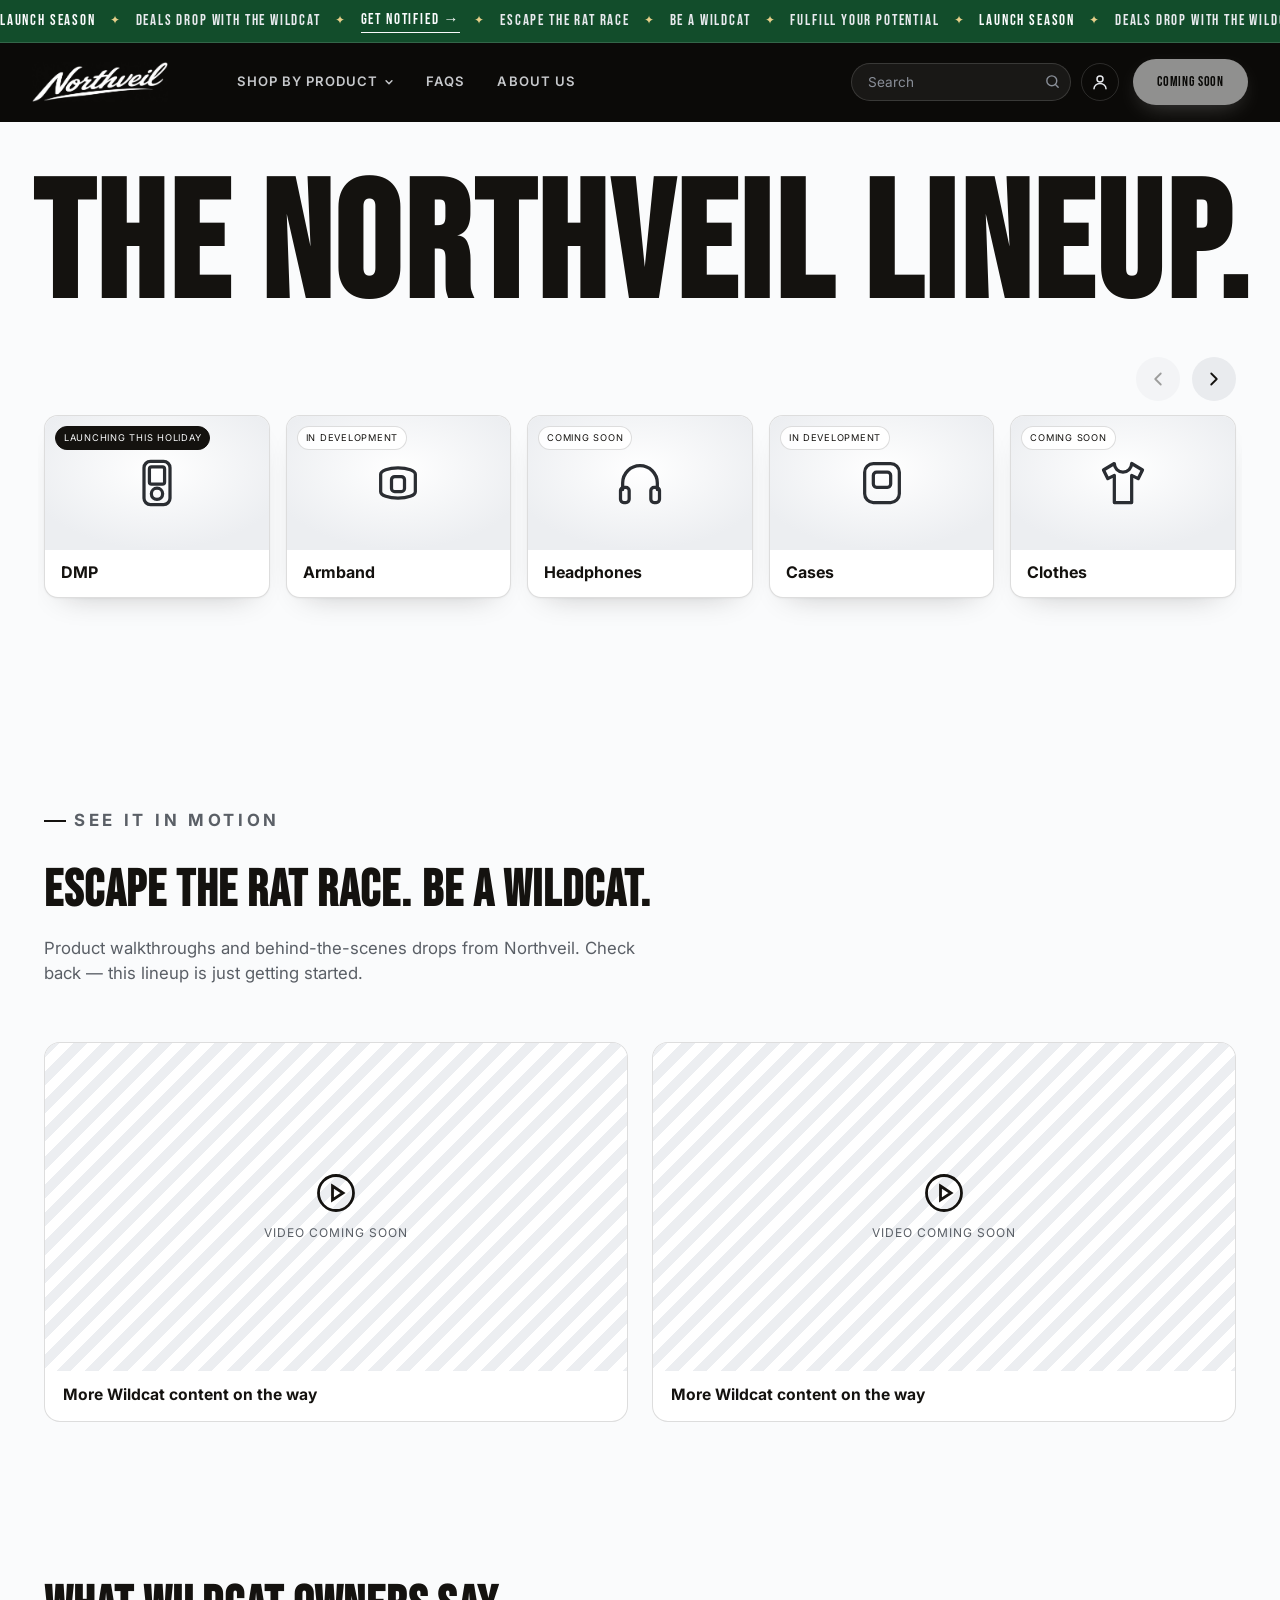
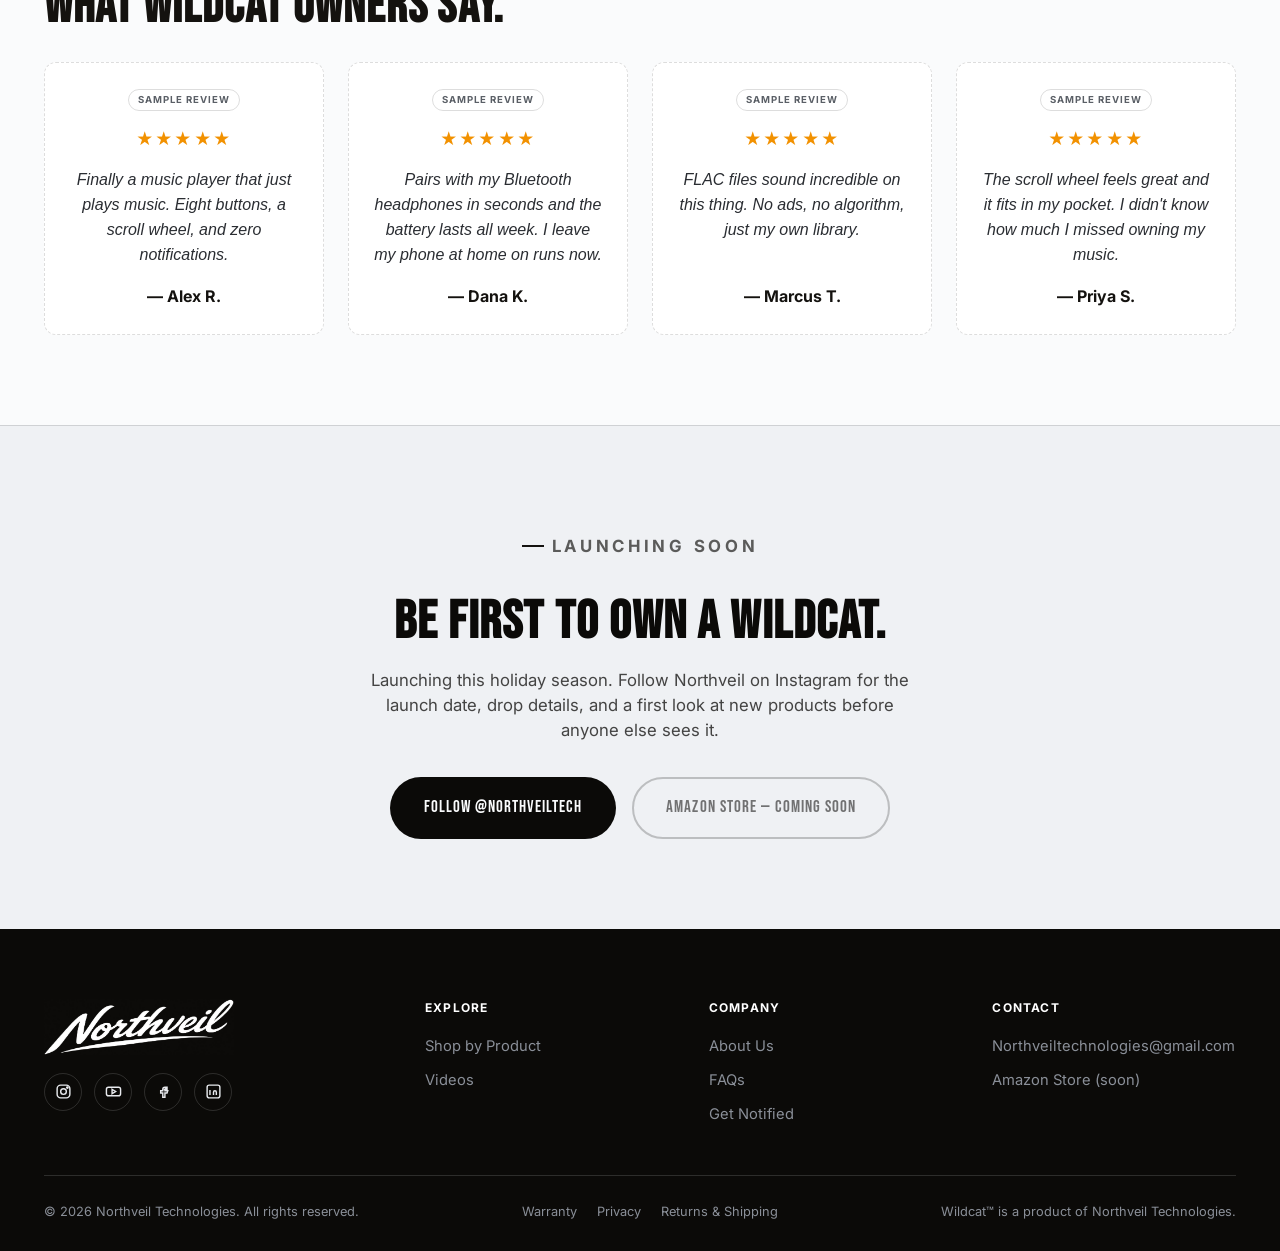
==== commit 66a3411c: "Lineup carousel, full-width title, hidden banner, and reviews section - Lineup title spans the full " ====
--- a/index.html
+++ b/index.html
@@ -54,12 +54,12 @@
           <a href="/#lineup">Shop by Product <svg class="nav-caret" viewBox="0 0 12 12" fill="none" stroke="currentColor" stroke-width="1.8" stroke-linecap="round" stroke-linejoin="round" aria-hidden="true"><path d="m2.5 4.5 3.5 3.5 3.5-3.5"/></svg></a>
           <div class="nav-dropdown">
             <ul>
-              <li><a href="/checkout?product=dmp">DMP</a></li>
-              <li><a href="/checkout?product=armband">Armband</a></li>
-              <li><a href="/checkout?product=headphones">Headphones</a></li>
-              <li><a href="/checkout?product=cases">Cases</a></li>
-              <li><a href="/checkout?product=clothes">Clothes</a></li>
-              <li><a href="/checkout?product=bundles">Bundle Deals</a></li>
+              <li><a href="/#lineup" data-amazon-product="dmp">DMP</a></li>
+              <li><a href="/#lineup" data-amazon-product="armband">Armband</a></li>
+              <li><a href="/#lineup" data-amazon-product="headphones">Headphones</a></li>
+              <li><a href="/#lineup" data-amazon-product="cases">Cases</a></li>
+              <li><a href="/#lineup" data-amazon-product="clothes">Clothes</a></li>
+              <li><a href="/#lineup" data-amazon-product="bundles">Bundle Deals</a></li>
             </ul>
           </div>
         </li>
@@ -98,7 +98,7 @@
       </div>
 
       <div class="header-cta">
-        <a href="#" class="btn btn-primary is-disabled" id="amazonBtnHeader" aria-disabled="true">Coming Soon</a>
+        <a href="#" class="btn btn-primary is-disabled" id="amazonBtnHeader" data-amazon-store data-live-text="Shop on Amazon" aria-disabled="true">Coming Soon</a>
       </div>
 
       <button class="nav-toggle" id="navToggle" aria-label="Toggle menu">&#9776;</button>
@@ -108,12 +108,12 @@
 
 <main id="top">
 
-  <!-- HERO — a short, full-bleed banner so "The Northveil lineup" is visible as soon as the page opens.
-       Shows a "Banner image coming soon" placeholder (.hero-placeholder) until real imagery exists.
-       To use a photo, add class "hero--photo" and set
-       style="--hero-image:url(assets/images/hero.jpg)" on this element (see README). -->
+  <h1 class="sr-only">Wildcat by Northveil Technologies &mdash; escape the rat race</h1>
+
+  <!-- HERO BANNER — hidden until there is a banner image. To bring it back, uncomment the section below.
+       For a photo, add class "hero--photo" and set style="--hero-image:url(assets/images/hero.jpg)" on it
+       and delete the .hero-media block (see README, "Hero banner").
   <section class="hero" aria-label="Wildcat banner">
-    <h1 class="sr-only">Wildcat by Northveil Technologies &mdash; escape the rat race</h1>
     <div class="hero-media">
       <div class="hero-placeholder" role="img" aria-label="Banner image coming soon">
         <svg viewBox="0 0 24 24" fill="none" stroke="currentColor" stroke-width="1.4" stroke-linecap="round" stroke-linejoin="round" aria-hidden="true"><rect x="3" y="5" width="18" height="14" rx="2.5"/><circle cx="8.5" cy="10" r="1.6"/><path d="m21 16-5-5-8 8"/></svg>
@@ -121,16 +121,25 @@
       </div>
     </div>
   </section>
-
-  <!-- SHOP BY PRODUCT — compact tiles, five across on a laptop. Each tile opens that product's checkout page. -->
+  -->
+
+  <!-- SHOP BY PRODUCT — compact tiles, five across on a laptop. Each tile links to that product on Amazon once the store is live. -->
   <section id="lineup" class="lineup pearl">
+    <div class="lineup-title reveal">
+      <h2 id="lineupTitle">The Northveil lineup.</h2>
+    </div>
     <div class="wrap">
-      <div class="section-head reveal">
-        <h2>The Northveil lineup.</h2>
-      </div>
-
-      <div class="lineup-grid reveal">
-        <a href="/checkout?product=dmp" class="product-card product-card--featured" data-product="dmp">
+     <div class="lineup-carousel reveal" id="lineupCarousel">
+      <div class="lineup-nav" hidden>
+        <button type="button" class="lineup-arrow" data-dir="-1" aria-label="Previous products">
+          <svg viewBox="0 0 24 24" fill="none" stroke="currentColor" stroke-width="2" stroke-linecap="round" stroke-linejoin="round" aria-hidden="true"><path d="m15 18-6-6 6-6"/></svg>
+        </button>
+        <button type="button" class="lineup-arrow" data-dir="1" aria-label="Next products">
+          <svg viewBox="0 0 24 24" fill="none" stroke="currentColor" stroke-width="2" stroke-linecap="round" stroke-linejoin="round" aria-hidden="true"><path d="m9 18 6-6-6-6"/></svg>
+        </button>
+      </div>
+      <div class="lineup-grid" id="lineupTrack">
+        <a href="/#lineup" data-amazon-product="dmp" class="product-card product-card--featured" data-product="dmp">
           <div class="product-card__media">
             <span class="pill">Launching this holiday</span>
             <svg viewBox="0 0 24 24" fill="none" stroke="currentColor" stroke-width="1.5" stroke-linecap="round" stroke-linejoin="round" aria-hidden="true"><rect x="6" y="2" width="12" height="20" rx="3"/><rect x="8.5" y="4.5" width="7" height="8" rx="1"/><circle cx="12" cy="17" r="2.6"/></svg>
@@ -138,7 +147,7 @@
           <div class="product-card__body"><h3>DMP</h3></div>
         </a>
 
-        <a href="/checkout?product=armband" class="product-card" data-product="armband">
+        <a href="/#lineup" data-amazon-product="armband" class="product-card" data-product="armband">
           <div class="product-card__media">
             <span class="pill">In development</span>
             <svg viewBox="0 0 24 24" fill="none" stroke="currentColor" stroke-width="1.5" stroke-linecap="round" stroke-linejoin="round" aria-hidden="true"><path d="M4 8c0-1.7 3.6-3 8-3s8 1.3 8 3v8c0 1.7-3.6 3-8 3s-8-1.3-8-3Z"/><rect x="9" y="9" width="6" height="7" rx="1.5"/></svg>
@@ -146,7 +155,7 @@
           <div class="product-card__body"><h3>Armband</h3></div>
         </a>
 
-        <a href="/checkout?product=headphones" class="product-card" data-product="headphones">
+        <a href="/#lineup" data-amazon-product="headphones" class="product-card" data-product="headphones">
           <div class="product-card__media">
             <span class="pill">Coming soon</span>
             <svg viewBox="0 0 24 24" fill="none" stroke="currentColor" stroke-width="1.5" stroke-linecap="round" stroke-linejoin="round" aria-hidden="true"><path d="M4 15v-3a8 8 0 0 1 16 0v3"/><rect x="3" y="14" width="4" height="7" rx="1.5"/><rect x="17" y="14" width="4" height="7" rx="1.5"/></svg>
@@ -154,7 +163,7 @@
           <div class="product-card__body"><h3>Headphones</h3></div>
         </a>
 
-        <a href="/checkout?product=cases" class="product-card" data-product="cases">
+        <a href="/#lineup" data-amazon-product="cases" class="product-card" data-product="cases">
           <div class="product-card__media">
             <span class="pill">In development</span>
             <svg viewBox="0 0 24 24" fill="none" stroke="currentColor" stroke-width="1.5" stroke-linecap="round" stroke-linejoin="round" aria-hidden="true"><rect x="4" y="3" width="16" height="18" rx="4"/><rect x="8" y="7" width="8" height="7" rx="1.5"/></svg>
@@ -162,7 +171,7 @@
           <div class="product-card__body"><h3>Cases</h3></div>
         </a>
 
-        <a href="/checkout?product=clothes" class="product-card" data-product="clothes">
+        <a href="/#lineup" data-amazon-product="clothes" class="product-card" data-product="clothes">
           <div class="product-card__media">
             <span class="pill">Coming soon</span>
             <svg viewBox="0 0 24 24" fill="none" stroke="currentColor" stroke-width="1.5" stroke-linecap="round" stroke-linejoin="round" aria-hidden="true"><path d="M8 3 3 6l2 4 3-1.5V21h8V8.5L19 10l2-4-5-3a4 4 0 0 1-8 0Z"/></svg>
@@ -170,7 +179,7 @@
           <div class="product-card__body"><h3>Clothes</h3></div>
         </a>
 
-        <a href="/checkout?product=bundles" class="product-card" data-product="bundles">
+        <a href="/#lineup" data-amazon-product="bundles" class="product-card" data-product="bundles">
           <div class="product-card__media">
             <span class="pill">Coming soon</span>
             <svg viewBox="0 0 24 24" fill="none" stroke="currentColor" stroke-width="1.5" stroke-linecap="round" stroke-linejoin="round" aria-hidden="true"><path d="M21 8 12 3 3 8v8l9 5 9-5Z"/><path d="m3 8 9 5 9-5M12 13v8"/></svg>
@@ -178,6 +187,7 @@
           <div class="product-card__body"><h3>Bundle Deals</h3></div>
         </a>
       </div>
+     </div>
     </div>
   </section>
 
@@ -192,6 +202,17 @@
 
       <div class="video-grid reveal" id="videoGrid">
         <!-- populated by js/videos.js -->
+      </div>
+    </div>
+  </section>
+
+  <!-- REVIEWS — real customer reviews only; add them in js/reviews.js. Empty until the Wildcat has customers. -->
+  <section id="reviews" class="reviews pearl">
+    <div class="wrap">
+      <div class="section-head reveal">
+        <h2 id="reviewTitle">Real customers. Real reviews.</h2>      </div>
+      <div class="review-grid reveal" id="reviewGrid">
+        <!-- populated by js/reviews.js -->
       </div>
     </div>
   </section>
@@ -204,7 +225,7 @@
       <p>Launching this holiday season. Follow Northveil on Instagram for the launch date, drop details, and a first look at new products before anyone else sees it.</p>
       <div class="hero-actions" style="justify-content:center;">
         <a href="https://instagram.com/northveiltech" target="_blank" rel="noopener" class="btn btn-primary">Follow @northveiltech</a>
-        <a href="#" class="btn btn-ghost is-disabled" aria-disabled="true">Amazon store &mdash; coming soon</a>
+        <a href="#" class="btn btn-ghost is-disabled" data-amazon-store data-live-text="Shop on Amazon" aria-disabled="true">Amazon store &mdash; coming soon</a>
       </div>
     </div>
   </section>
@@ -252,7 +273,7 @@
           <li><a href="mailto:Northveiltechnologies@gmail.com">Northveiltechnologies@gmail.com</a></li>
           <!-- Company phone number: uncomment and fill in once there's one to publish.
           <li><a href="tel:+10000000000">(000) 000-0000</a></li> -->
-          <li><a href="#" class="is-disabled" aria-disabled="true">Amazon Store (soon)</a></li>
+          <li><a href="#" class="is-disabled" data-amazon-store data-live-text="Amazon Store" aria-disabled="true">Amazon Store (soon)</a></li>
         </ul>
       </div>
     </div>
@@ -397,6 +418,7 @@
 
 <script src="js/products.js"></script>
 <script src="js/videos.js"></script>
+<script src="js/reviews.js"></script>
 <script src="js/main.js"></script>
 </body>
 </html>
--- a/css/style.css
+++ b/css/style.css
@@ -474,13 +474,59 @@
 .reveal.is-visible { opacity: 1; transform: translateY(0); }
 
 /* ---------- shop by product ---------- */
-/* Compact, clickable tiles — five across on a laptop. Each is a link to that product's checkout page. */
+/* Compact, clickable tiles — five across on a laptop. Each links to that product on Amazon. */
 .lineup { padding: 44px 0 72px; }
-.lineup .section-head { margin-bottom: 26px; }
+/* The title spans the full width of the screen, with the same side gutter as the header.
+   js/main.js (fitLineupTitle) sizes the font so the text fills that width exactly; the vw size is the no-JS fallback. */
+.lineup-title { padding: 0 clamp(20px, 2.5vw, 40px); margin-bottom: 26px; }
+.lineup-title h2 {
+  margin: 0;
+  font-size: 7.2vw;
+  line-height: 1;
+  white-space: nowrap;
+  color: var(--white);
+}
+/* One row of tiles. Five fit across on a laptop; any beyond that scroll sideways, driven by the arrow
+   buttons (js/main.js, initLineupCarousel) or by swiping. The padding/negative margin keeps card shadows
+   and the hover lift from being clipped by the scroll container. */
+.lineup-carousel { --per-view: 5; --gap: 16px; }
+.lineup-nav {
+  display: flex;
+  justify-content: flex-end;
+  gap: 12px;
+  margin-bottom: 14px;
+}
+.lineup-nav[hidden] { display: none; }
+.lineup-arrow {
+  width: 44px;
+  height: 44px;
+  display: grid;
+  place-items: center;
+  border: 0;
+  border-radius: 50%;
+  background: #e9ebee;
+  color: var(--white);
+  cursor: pointer;
+  transition: background 0.2s ease, opacity 0.2s ease;
+}
+.lineup-arrow svg { width: 22px; height: 22px; }
+.lineup-arrow:hover:not(:disabled) { background: #d9dce1; }
+.lineup-arrow:focus-visible { outline: 2px solid var(--accent); outline-offset: 2px; }
+.lineup-arrow:disabled { opacity: 0.4; cursor: default; }
 .lineup-grid {
-  display: grid;
-  grid-template-columns: repeat(5, 1fr);
-  gap: 16px;
+  display: flex;
+  gap: var(--gap);
+  overflow-x: auto;
+  scroll-snap-type: x mandatory;
+  scroll-padding: 0 6px;
+  scrollbar-width: none;
+  padding: 8px 6px 28px;
+  margin: -8px -6px -28px;
+}
+.lineup-grid::-webkit-scrollbar { display: none; }
+.lineup-grid .product-card {
+  flex: 0 0 calc((100% - (var(--per-view) - 1) * var(--gap)) / var(--per-view));
+  scroll-snap-align: start;
 }
 .product-card {
   display: flex;
@@ -513,6 +559,41 @@
   font-size: 1rem;
   font-weight: 700;
   color: var(--white);
+}
+
+/* ---------- reviews ---------- */
+.reviews { padding: 24px 0 90px; }
+.reviews .section-head { margin-bottom: 28px; }
+.review-grid {
+  display: grid;
+  grid-template-columns: repeat(4, 1fr);
+  gap: 24px;
+}
+.review-card {
+  margin: 0;
+  padding: 26px 24px;
+  display: flex;
+  flex-direction: column;
+  align-items: center;
+  text-align: center;
+  gap: 16px;
+  background: var(--near-black);
+  border: 1px solid var(--line);
+  border-radius: 12px;
+}
+.review-stars { color: #f29100; font-size: 1.05rem; letter-spacing: 0.12em; }
+.review-text { margin: 0; font-style: italic; color: var(--cream); line-height: 1.55; }
+.review-name { margin-top: auto; font-weight: 700; color: var(--white); }
+.review-card--sample { border-style: dashed; }
+.review-tag {
+  font-size: 0.6rem;
+  font-weight: 700;
+  letter-spacing: 0.1em;
+  text-transform: uppercase;
+  padding: 3px 9px;
+  border-radius: 999px;
+  border: 1px solid var(--line);
+  color: var(--steel);
 }
 
 /* ---------- pill labels ---------- */
@@ -748,68 +829,6 @@
 .policy-dialog__foot { padding: 14px 24px; border-top: 1px solid var(--line); text-align: right; }
 .policy-dialog__foot .btn { padding: 10px 26px; font-size: 0.95rem; }
 body.is-policy-open { overflow: hidden; }
-
-/* ---------- checkout ---------- */
-.checkout { padding: 70px 0 110px; }
-.checkout-title {
-  margin: 14px 0 34px;
-  font-size: clamp(2.2rem, 4.5vw, 3.2rem);
-  color: var(--white);
-}
-.checkout-grid {
-  display: grid;
-  grid-template-columns: minmax(0, 1.45fr) minmax(0, 1fr);
-  gap: 32px;
-  align-items: start;
-}
-.checkout-card {
-  background: var(--near-black);
-  border: 1px solid var(--line);
-  border-radius: 16px;
-  padding: 24px;
-}
-.checkout-form .checkout-card + .checkout-card { margin-top: 20px; }
-.checkout-card h2 { font-size: 1.5rem; color: var(--white); margin-bottom: 18px; }
-.field-grid { display: grid; grid-template-columns: 1fr 1fr; gap: 14px; }
-.field--full { grid-column: 1 / -1; }
-.field label {
-  display: block;
-  margin-bottom: 6px;
-  font-size: 0.72rem;
-  font-weight: 700;
-  letter-spacing: 0.08em;
-  text-transform: uppercase;
-  color: var(--steel);
-}
-.field input, .field select {
-  width: 100%;
-  height: 46px;
-  padding: 0 14px;
-  border-radius: 10px;
-  border: 1px solid var(--line);
-  background: #ffffff;
-  color: var(--white);
-  font: inherit;
-  font-size: 1rem;
-}
-.field input:focus, .field select:focus { outline: 2px solid var(--accent); outline-offset: 1px; }
-.checkout-summary .field { margin-bottom: 16px; }
-.checkout-note { margin: 0; color: var(--steel); font-size: 0.95rem; }
-.checkout-note a { color: var(--white); text-decoration: underline; text-underline-offset: 3px; }
-.checkout-submit { margin-top: 22px; width: 100%; }
-.summary-product { margin: 0 0 18px; }
-.summary-product p { margin: 10px 0 0; color: var(--steel); font-size: 0.92rem; }
-.pill--inline { position: static; display: inline-block; }
-.summary-line {
-  display: flex;
-  justify-content: space-between;
-  gap: 16px;
-  padding: 13px 0;
-  border-top: 1px solid var(--line);
-  font-size: 0.95rem;
-  color: var(--cream);
-}
-.summary-line--total { font-weight: 700; font-size: 1.05rem; color: var(--white); }
 
 /* ---------- pearl theme ----------
    Everything below the hero banner, down to (but not including) the black footer, carries the .pearl class.
@@ -847,12 +866,12 @@
 @media (max-width: 980px) {
   .search { width: 180px; }
   .video-grid { grid-template-columns: 1fr; }
+  .review-grid { grid-template-columns: repeat(2, 1fr); }
   .footer-top { grid-template-columns: 1fr 1fr; }
-  .checkout-grid { grid-template-columns: 1fr; }
 }
 
 @media (max-width: 900px) {
-  .lineup-grid { grid-template-columns: repeat(3, 1fr); }
+  .lineup-carousel { --per-view: 3; }
 }
 
 @media (max-width: 720px) {
@@ -888,8 +907,8 @@
 }
 
 @media (max-width: 560px) {
-  .lineup-grid { grid-template-columns: repeat(2, 1fr); gap: 12px; }
-  .field-grid { grid-template-columns: 1fr; }
+  .lineup-carousel { --per-view: 2; --gap: 12px; }
+  .review-grid { grid-template-columns: 1fr; }
 }
 
 @media (max-width: 480px) {
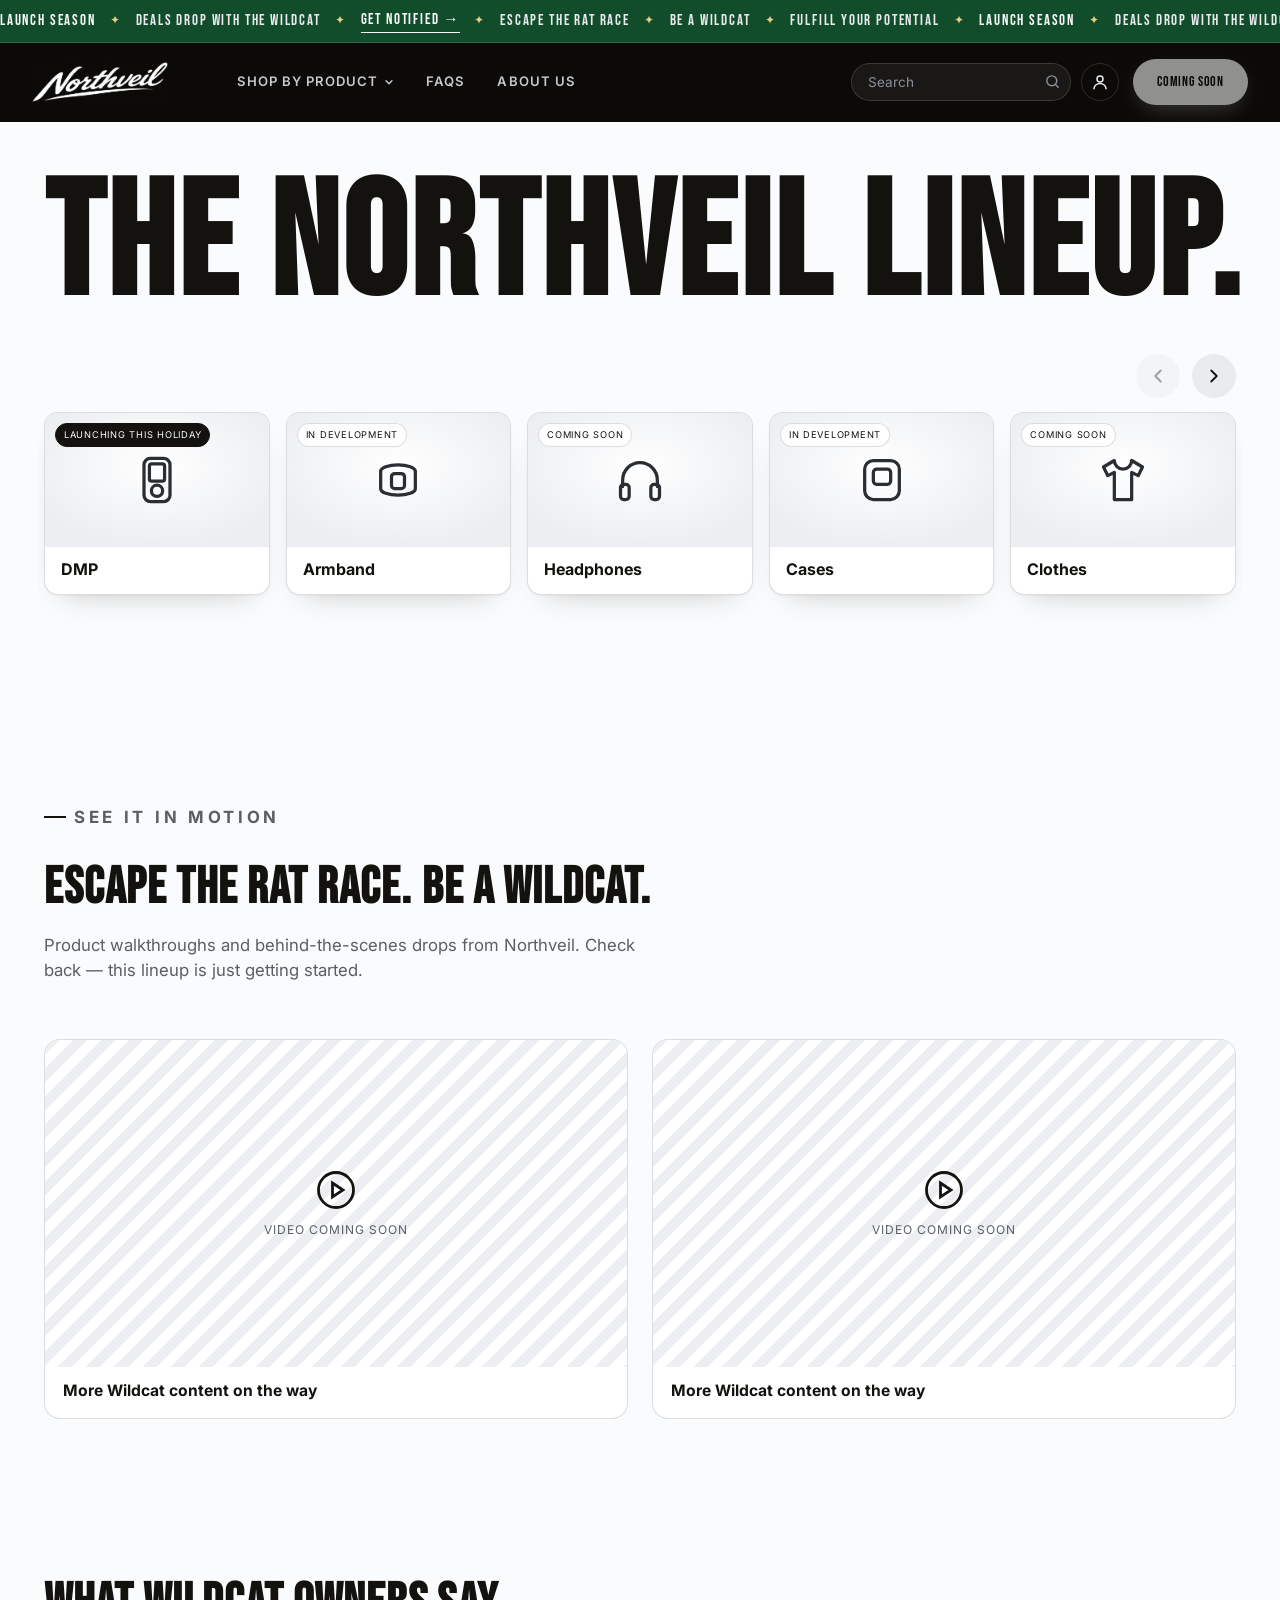
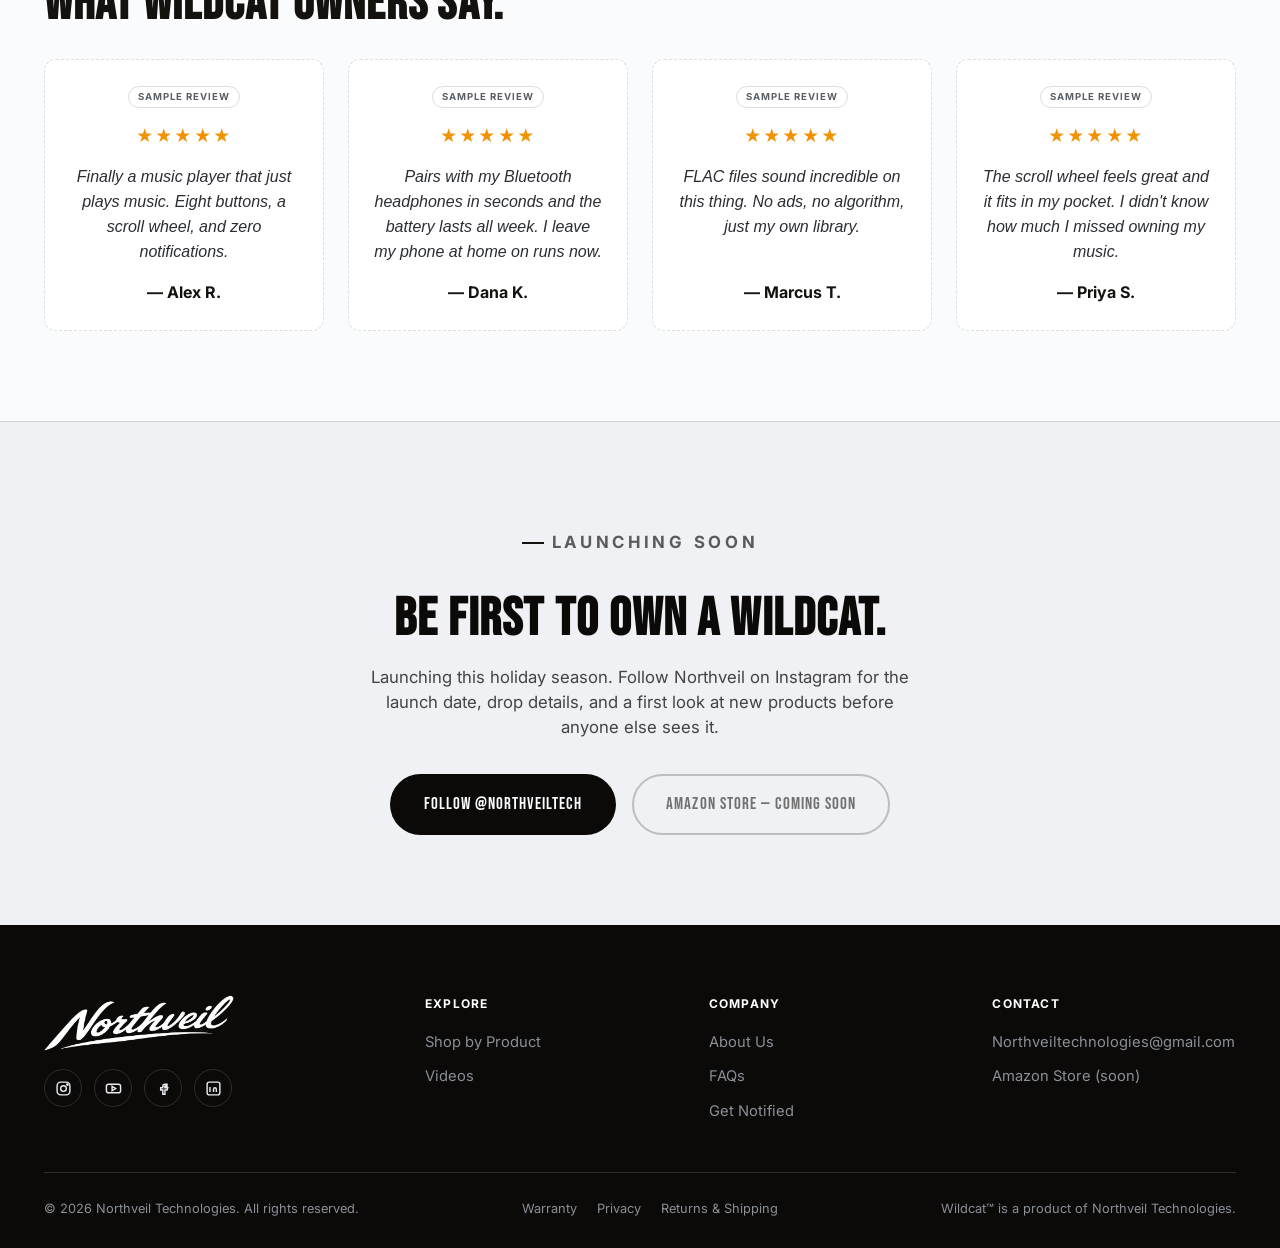
==== commit 3f4ccb6a: "Fit the lineup title to the width of the tile row The title now sits inside the content column so it" ====
--- a/index.html
+++ b/index.html
@@ -125,10 +125,10 @@
 
   <!-- SHOP BY PRODUCT — compact tiles, five across on a laptop. Each tile links to that product on Amazon once the store is live. -->
   <section id="lineup" class="lineup pearl">
-    <div class="lineup-title reveal">
+    <div class="wrap">
+     <div class="lineup-title reveal">
       <h2 id="lineupTitle">The Northveil lineup.</h2>
-    </div>
-    <div class="wrap">
+     </div>
      <div class="lineup-carousel reveal" id="lineupCarousel">
       <div class="lineup-nav" hidden>
         <button type="button" class="lineup-arrow" data-dir="-1" aria-label="Previous products">
--- a/css/style.css
+++ b/css/style.css
@@ -476,12 +476,12 @@
 /* ---------- shop by product ---------- */
 /* Compact, clickable tiles — five across on a laptop. Each links to that product on Amazon. */
 .lineup { padding: 44px 0 72px; }
-/* The title spans the full width of the screen, with the same side gutter as the header.
-   js/main.js (fitLineupTitle) sizes the font so the text fills that width exactly; the vw size is the no-JS fallback. */
-.lineup-title { padding: 0 clamp(20px, 2.5vw, 40px); margin-bottom: 26px; }
+/* The title spans exactly the width of the tile row below it (the .wrap column), no wider.
+   js/main.js (fitLineupTitle) sizes the font so the text fills that width; the clamp is the no-JS fallback. */
+.lineup-title { margin-bottom: 26px; }
 .lineup-title h2 {
   margin: 0;
-  font-size: 7.2vw;
+  font-size: clamp(2rem, 8vw, 6.4rem);
   line-height: 1;
   white-space: nowrap;
   color: var(--white);
